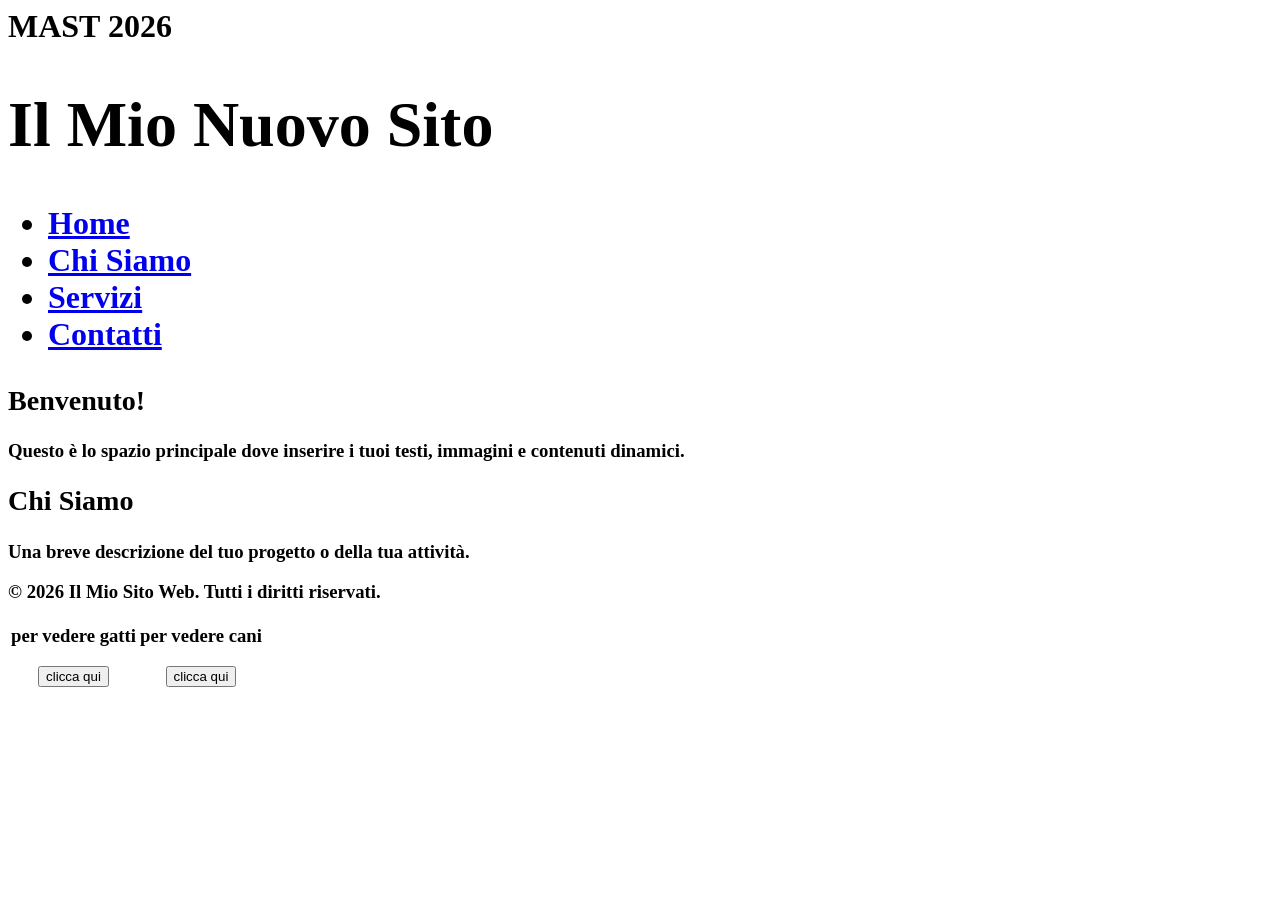
==== CLICCA.html @ dde70304 "Add files via upload" ====
<html>
 <head>
   <title>CLICCA!</title>
   <link rel="stylesheet" href="CLICCA.css">
   <meta charset="UTF-8">
   <meta name="viewport" content="width=device-width, initial-scale=1.0">
 </head>
 <body>
   <h1>MAST 2026</hl>
   
   <header>
        <h1>Il Mio Nuovo Sito</h1>
        <nav>
            <ul>
                <li><a href="#home">Home</a></li>
                <li><a href="#chi-siamo">Chi Siamo</a></li>
                <li><a href="#servizi">Servizi</a></li>
                <li><a href="#contatti">Contatti</a></li>
            </ul>
        </nav>
    </header>
   <h3>
   
   <main>
        <section id="home">
            <h2>Benvenuto!</h2>
            <p>Questo è lo spazio principale dove inserire i tuoi testi, immagini e contenuti dinamici.</p>
        </section>

        <section id="chi-siamo">
            <h2>Chi Siamo</h2>
            <p>Una breve descrizione del tuo progetto o della tua attività.</p>
        </section>
    </main>

    <footer>
        <p>&copy; 2026 Il Mio Sito Web. Tutti i diritti riservati.</p>
    </footer>

   <table>
      <tr>
         <th>
            <h3>per vedere gatti</h3>
            <a href="https://unsplash.com/it/s/foto/splendidi-gatti" > 
               <button class="mytestbtn" >clicca qui</button>
            </a></th>
         <th>
            <h3>per vedere cani</h3>
            <a href="https://unsplash.com/it/s/foto/cane" > 
               <button class="mytestbtn" >clicca qui</button>
            </a></th>
      </tr>
      
      

      
   </table>
   </h3>
   
    

 </body>
</html>
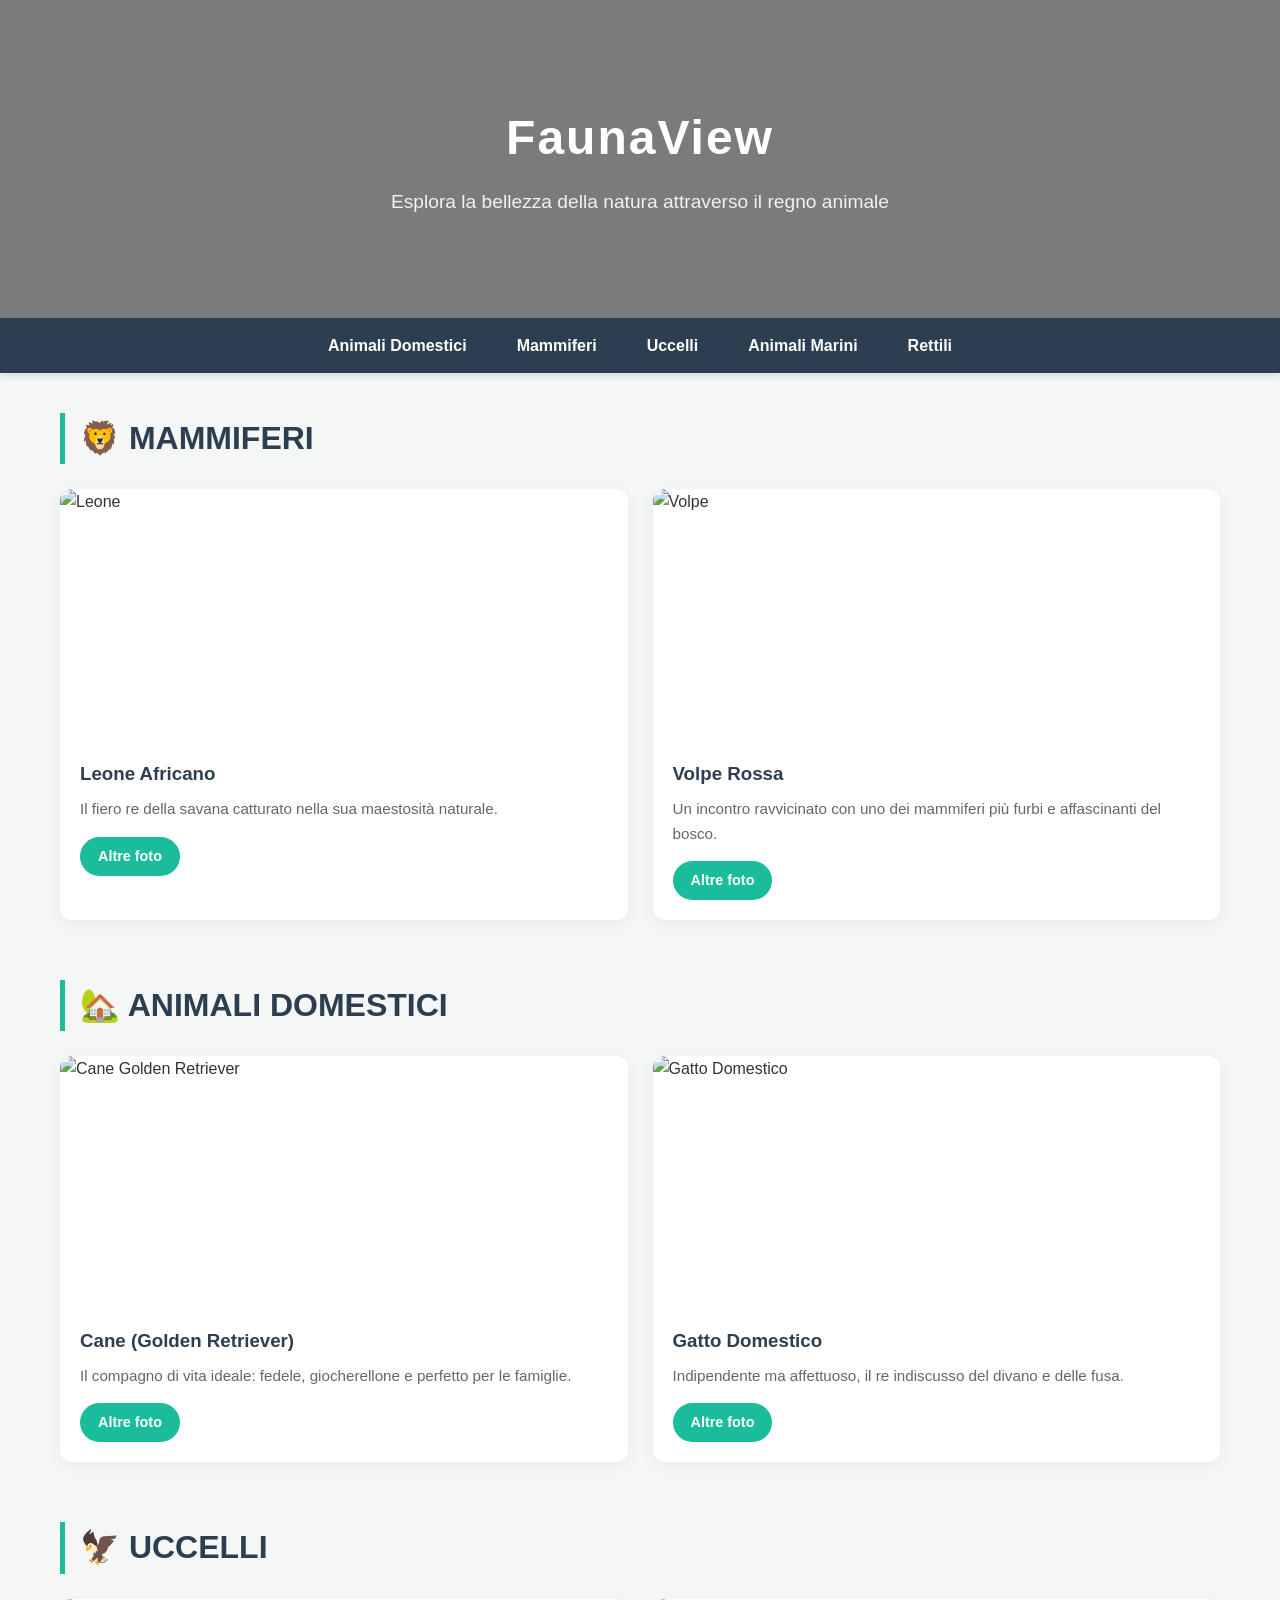
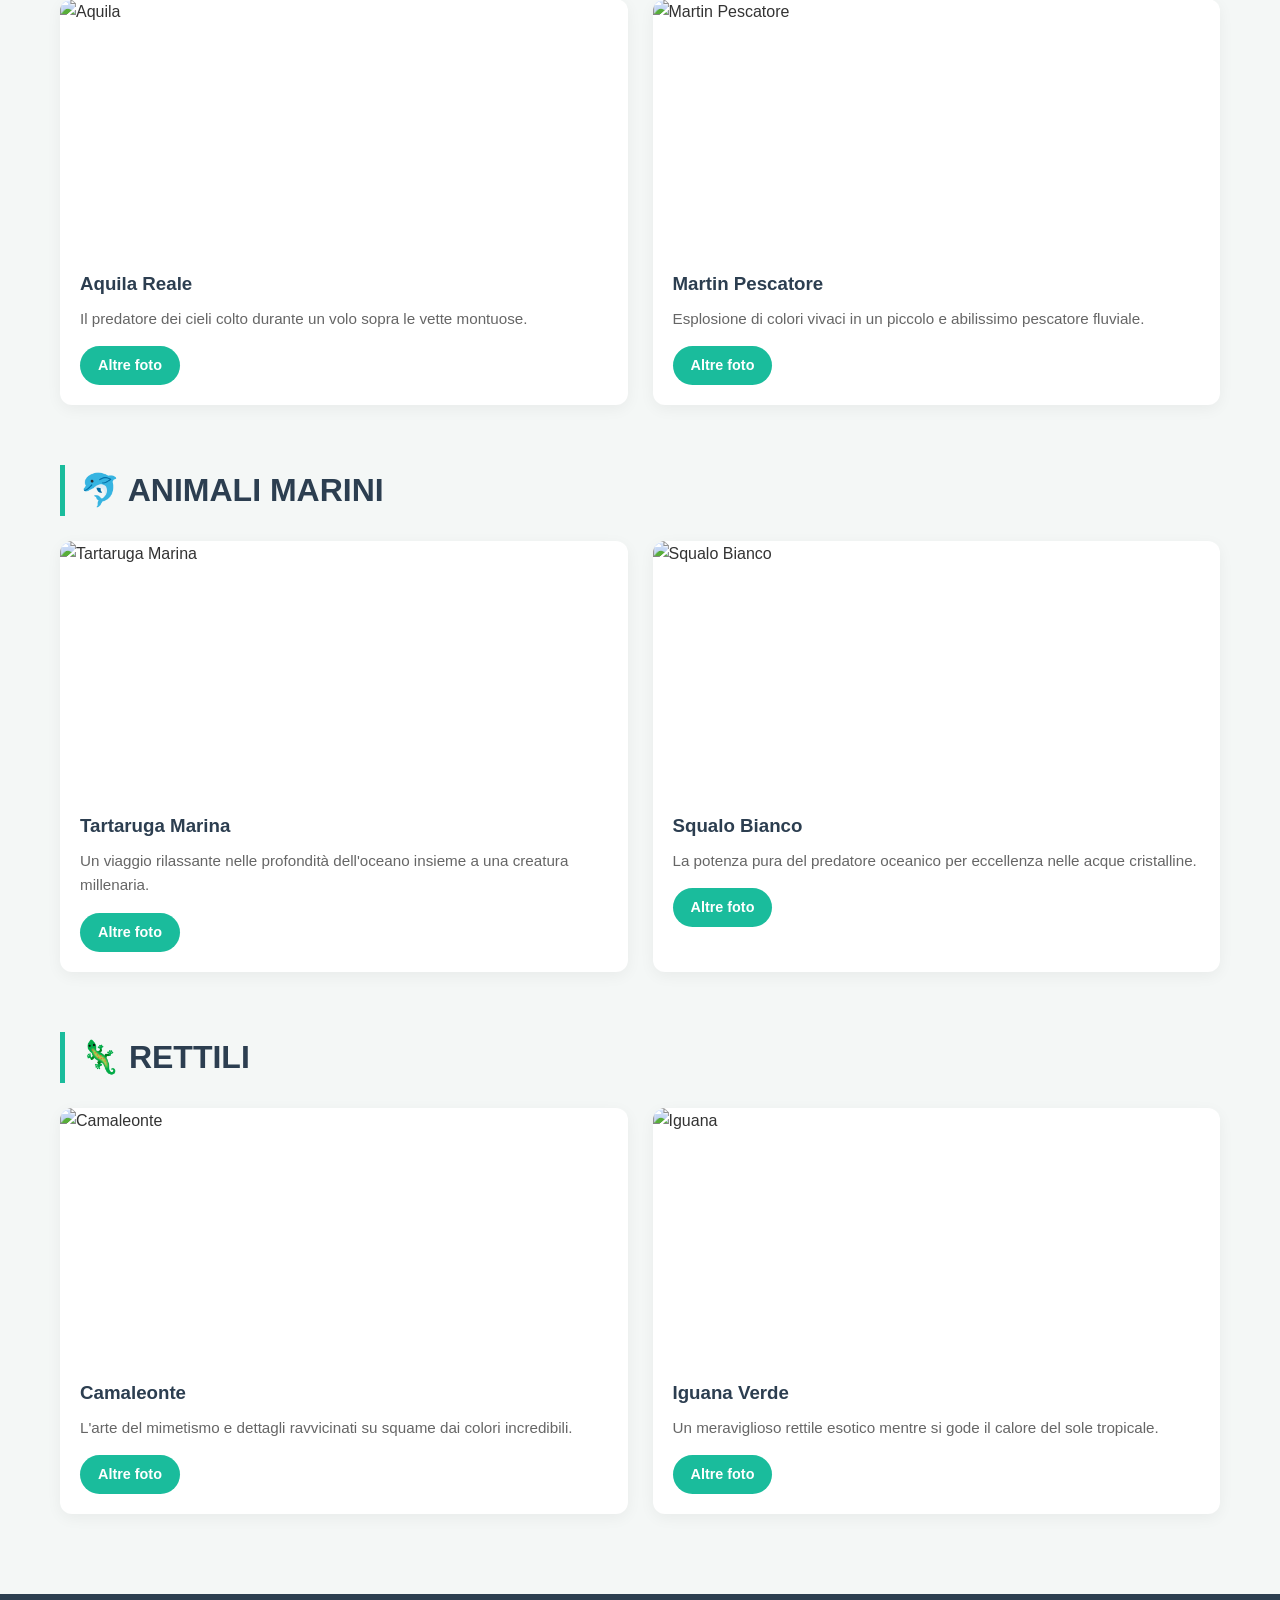
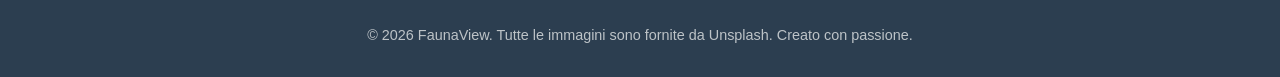
==== commit de611b02: "Add files via upload" ====
--- a/CLICCA.html
+++ b/CLICCA.html
@@ -1,63 +1,322 @@
-<html>
- <head>
-   <title>CLICCA!</title>
-   <link rel="stylesheet" href="CLICCA.css">
-   <meta charset="UTF-8">
-   <meta name="viewport" content="width=device-width, initial-scale=1.0">
- </head>
- <body>
-   <h1>MAST 2026</hl>
-   
-   <header>
-        <h1>Il Mio Nuovo Sito</h1>
-        <nav>
-            <ul>
-                <li><a href="#home">Home</a></li>
-                <li><a href="#chi-siamo">Chi Siamo</a></li>
-                <li><a href="#servizi">Servizi</a></li>
-                <li><a href="#contatti">Contatti</a></li>
-            </ul>
-        </nav>
+
+
+
+
+
+
+
+
+
+
+
+
+
+<!DOCTYPE html>
+<html lang="it">
+<head>
+    <meta charset="UTF-8">
+    <meta name="viewport" content="width=device-width, initial-scale=1.0">
+    <title>FaunaView - Galleria Animali</title>
+    <link rel="icon" href="data:image/svg+xml,<svg xmlns=%22http://www.w3.org/2000/svg%22 viewBox=%220 0 100 100%22><text y=%22.9em%22 font-size=%2290%22>🐾</text></svg>">
+    
+    <style>
+        /* --- STILI GENERALI --- */
+        * {
+            margin: 0;
+            padding: 0;
+            box-sizing: border-box;
+            font-family: 'Segoe UI', Tahoma, Geneva, Verdana, sans-serif;
+        }
+
+        body {
+            background-color: #f4f7f6;
+            color: #333;
+            line-height: 1.6;
+        }
+
+        /* --- Sfondo della Pagina Principale --- */
+        header {
+            background-image: linear-gradient(rgba(0, 0, 0, 0.5), rgba(0, 0, 0, 0.5)), url('https://images.unsplash.com/photo-1546182990-dffeafbe841d?auto=format&fit=crop&w=1920&q=80');
+            background-size: cover;
+            background-position: center;
+            background-attachment: fixed;
+            color: white;
+            text-align: center;
+            padding: 100px 20px;
+        }
+
+        header h1 {
+            font-size: 3rem;
+            margin-bottom: 10px;
+            letter-spacing: 2px;
+        }
+
+        header p {
+            font-size: 1.2rem;
+            opacity: 0.9;
+        }
+
+        /* --- NAVIGAZIONE --- */
+        nav {
+            background-color: #2c3e50;
+            position: sticky;
+            top: 0;
+            z-index: 1000;
+            box-shadow: 0 4px 6px rgba(0,0,0,0.1);
+        }
+
+        nav ul {
+            list-style: none;
+            display: flex;
+            justify-content: center;
+            flex-wrap: wrap;
+        }
+
+        nav ul li a {
+            display: block;
+            color: white;
+            text-decoration: none;
+            padding: 15px 25px;
+            font-weight: 600;
+            transition: background 0.3s, color 0.3s;
+        }
+
+        nav ul li a:hover {
+            background-color: #1abc9c;
+            color: #2c3e50;
+        }
+
+        /* --- CONTENUTO PRINCIPALE --- */
+        main {
+            max-width: 1200px;
+            margin: 40px auto;
+            padding: 0 20px;
+        }
+
+        .category-section {
+            margin-bottom: 60px;
+            scroll-margin-top: 70px; /* Evita che il menu fisso copra il titolo quando clicchi */
+        }
+
+        .category-title {
+            font-size: 2rem;
+            color: #2c3e50;
+            border-left: 5px solid #1abc9c;
+            padding-left: 15px;
+            margin-bottom: 25px;
+            text-transform: uppercase;
+        }
+
+        /* --- GRIGLIA DELLE IMMAGINI --- */
+        .image-grid {
+            display: grid;
+            grid-template-columns: repeat(auto-fit, minmax(300px, 1fr));
+            gap: 25px;
+        }
+
+        .animal-card {
+            background-color: white;
+            border-radius: 12px;
+            overflow: hidden;
+            box-shadow: 0 4px 15px rgba(0,0,0,0.05);
+            transition: transform 0.3s ease, box-shadow 0.3s ease;
+        }
+
+        .animal-card:hover {
+            transform: translateY(-5px);
+            box-shadow: 0 8px 25px rgba(0,0,0,0.15);
+        }
+
+        .animal-card img {
+            width: 100%;
+            height: 250px;
+            object-fit: cover; /* Taglia l'immagine perfettamente senza distorcerla */
+            display: block;
+        }
+
+        .animal-info {
+            padding: 20px;
+        }
+
+        .animal-info h3 {
+            margin-bottom: 8px;
+            color: #2c3e50;
+        }
+
+        .animal-info p {
+            font-size: 0.95rem;
+            color: #666;
+            margin-bottom: 15px;
+        }
+
+        /* Bottone d'azione */
+        .btn-view {
+            display: inline-block;
+            background-color: #1abc9c;
+            color: white;
+            text-decoration: none;
+            padding: 8px 18px;
+            border-radius: 25px;
+            font-size: 0.9rem;
+            font-weight: 600;
+            transition: background 0.2s;
+        }
+
+        .btn-view:hover {
+            background-color: #16a085;
+        }
+
+        /* --- PIÈ DI PAGINA --- */
+        footer {
+            background-color: #2c3e50;
+            color: #bdc3c7;
+            text-align: center;
+            padding: 30px 20px;
+            margin-top: 80px;
+        }
+
+        footer p {
+            font-size: 0.9rem;
+        }
+    </style>
+</head>
+<body>
+
+    <header>
+        <h1>FaunaView</h1>
+        <p>Esplora la bellezza della natura attraverso il regno animale</p>
     </header>
-   <h3>
-   
-   <main>
-        <section id="home">
-            <h2>Benvenuto!</h2>
-            <p>Questo è lo spazio principale dove inserire i tuoi testi, immagini e contenuti dinamici.</p>
-        </section>
-
-        <section id="chi-siamo">
-            <h2>Chi Siamo</h2>
-            <p>Una breve descrizione del tuo progetto o della tua attività.</p>
-        </section>
+
+    <nav>
+        <ul>
+            <li><a href="#domestici">Animali Domestici</a></li> 
+            <li><a href="#mammiferi">Mammiferi</a></li>
+            <li><a href="#uccelli">Uccelli</a></li>
+            <li><a href="#marini">Animali Marini</a></li>
+            <li><a href="#rettili">Rettili</a></li>
+        </ul>
+    </nav>
+
+    <main>
+
+        <section id="mammiferi" class="category-section">
+            <h2 class="category-title">🦁 Mammiferi</h2>
+            <div class="image-grid">
+                <div class="animal-card">
+                    <img src="https://images.unsplash.com/photo-1546182990-dffeafbe841d?auto=format&fit=crop&w=600&q=80" alt="Leone">
+                    <div class="animal-info">
+                        <h3>Leone Africano</h3>
+                        <p>Il fiero re della savana catturato nella sua maestosità naturale.</p>
+                        <a href="https://unsplash.com/it/s/foto/leone" target="_blank" rel="noopener" class="btn-view">Altre foto</a>
+                    </div>
+                </div>
+                <div class="animal-card">
+                    <img src="https://images.unsplash.com/photo-1534447677768-be436bb09401?auto=format&fit=crop&w=600&q=80" alt="Volpe">
+                    <div class="animal-info">
+                        <h3>Volpe Rossa</h3>
+                        <p>Un incontro ravvicinato con uno dei mammiferi più furbi e affascinanti del bosco.</p>
+                        <a href="https://unsplash.com/it/s/foto/volpe" target="_blank" rel="noopener" class="btn-view">Altre foto</a>
+                    </div>
+                </div>
+            </div>
+        </section>
+
+        <section id="domestici" class="category-section">
+            <h2 class="category-title">🏡 Animali Domestici</h2>
+            <div class="image-grid">
+                <div class="animal-card">
+                    <img src="https://images.unsplash.com/photo-1552053831-71594a27632d?auto=format&fit=crop&w=600&q=80" alt="Cane Golden Retriever">
+                    <div class="animal-info">
+                        <h3>Cane (Golden Retriever)</h3>
+                        <p>Il compagno di vita ideale: fedele, giocherellone e perfetto per le famiglie.</p>
+                        <a href="https://unsplash.com/it/s/foto/cane" target="_blank" rel="noopener" class="btn-view">Altre foto</a>
+                    </div>
+                </div>
+                <div class="animal-card">
+                    <img src="https://images.unsplash.com/photo-1514888286974-6c03e2ca1dba?auto=format&fit=crop&w=600&q=80" alt="Gatto Domestico">
+                    <div class="animal-info">
+                        <h3>Gatto Domestico</h3>
+                        <p>Indipendente ma affettuoso, il re indiscusso del divano e delle fusa.</p>
+                        <a href="https://unsplash.com/it/s/foto/gatto" target="_blank" rel="noopener" class="btn-view">Altre foto</a>
+                    </div>
+                </div>
+            </div>
+        </section>
+
+        <section id="uccelli" class="category-section">
+            <h2 class="category-title">🦅 Uccelli</h2>
+            <div class="image-grid">
+                <div class="animal-card">
+                    <img src="https://images.unsplash.com/photo-1618426703555-7a38b1636530?auto=format&fit=crop&w=600&q=80" alt="Aquila">
+                    <div class="animal-info">
+                        <h3>Aquila Reale</h3>
+                        <p>Il predatore dei cieli colto durante un volo sopra le vette montuose.</p>
+                        <a href="https://unsplash.com/it/s/foto/aquila" target="_blank" rel="noopener" class="btn-view">Altre foto</a>
+                    </div>
+                </div>
+                <div class="animal-card">
+                    <img src="https://images.unsplash.com/photo-1522736933068-6750055c74e1?auto=format&fit=crop&w=600&q=80" alt="Martin Pescatore">
+                    <div class="animal-info">
+                        <h3>Martin Pescatore</h3>
+                        <p>Esplosione di colori vivaci in un piccolo e abilissimo pescatore fluviale.</p>
+                        <a href="https://unsplash.com/it/s/foto/martin-pescatore" target="_blank" rel="noopener" class="btn-view">Altre foto</a>
+                    </div>
+                </div>
+            </div>
+        </section>
+
+        <section id="marini" class="category-section">
+            <h2 class="category-title">🐬 Animali Marini</h2>
+            <div class="image-grid">
+                <div class="animal-card">
+                    <img src="https://images.unsplash.com/photo-1570473541596-234180d53b94?auto=format&fit=crop&w=600&q=80" alt="Tartaruga Marina">
+                    <div class="animal-info">
+                        <h3>Tartaruga Marina</h3>
+                        <p>Un viaggio rilassante nelle profondità dell'oceano insieme a una creatura millenaria.</p>
+                        <a href="https://unsplash.com/it/s/foto/tartaruga-marina" target="_blank" rel="noopener" class="btn-view">Altre foto</a>
+                    </div>
+                </div>
+                <div class="animal-card">
+                    <img src="https://images.unsplash.com/photo-1560275669-46c5a88d6a4c?auto=format&fit=crop&w=600&q=80" alt="Squalo Bianco">
+                    <div class="animal-info">
+                        <h3>Squalo Bianco</h3>
+                        <p>La potenza pura del predatore oceanico per eccellenza nelle acque cristalline.</p>
+                        <a href="https://unsplash.com/it/s/foto/squalo" target="_blank" rel="noopener" class="btn-view">Altre foto</a>
+                    </div>
+                </div>
+            </div>
+        </section>
+
+        <section id="rettili" class="category-section">
+            <h2 class="category-title">🦎 Rettili</h2>
+            <div class="image-grid">
+                <div class="animal-card">
+                    <img src="https://images.unsplash.com/photo-1504450758481-7338eba7524a?auto=format&fit=crop&w=600&q=80" alt="Camaleonte">
+                    <div class="animal-info">
+                        <h3>Camaleonte</h3>
+                        <p>L'arte del mimetismo e dettagli ravvicinati su squame dai colori incredibili.</p>
+                        <a href="https://unsplash.com/it/s/foto/camaleonte" target="_blank" rel="noopener" class="btn-view">Altre foto</a>
+                    </div>
+                </div>
+                <div class="animal-card">
+                    <img src="https://images.unsplash.com/photo-1629191117520-df7036be8e4b?auto=format&fit=crop&w=600&q=80" alt="Iguana">
+                    <div class="animal-info">
+                        <h3>Iguana Verde</h3>
+                        <p>Un meraviglioso rettile esotico mentre si gode il calore del sole tropicale.</p>
+                        <a href="https://unsplash.com/it/s/foto/iguana" target="_blank" rel="noopener" class="btn-view">Altre foto</a>
+                    </div>
+                </div>
+            </div>
+        </section>
+
     </main>
 
     <footer>
-        <p>&copy; 2026 Il Mio Sito Web. Tutti i diritti riservati.</p>
+        <p>&copy; 2026 FaunaView. Tutte le immagini sono fornite da Unsplash. Creato con passione.</p>
     </footer>
 
-   <table>
-      <tr>
-         <th>
-            <h3>per vedere gatti</h3>
-            <a href="https://unsplash.com/it/s/foto/splendidi-gatti" > 
-               <button class="mytestbtn" >clicca qui</button>
-            </a></th>
-         <th>
-            <h3>per vedere cani</h3>
-            <a href="https://unsplash.com/it/s/foto/cane" > 
-               <button class="mytestbtn" >clicca qui</button>
-            </a></th>
-      </tr>
-      
-      
-
-      
-   </table>
-   </h3>
-   
-    
-
- </body>
-</html>+</body>
+</html>
+
+
+
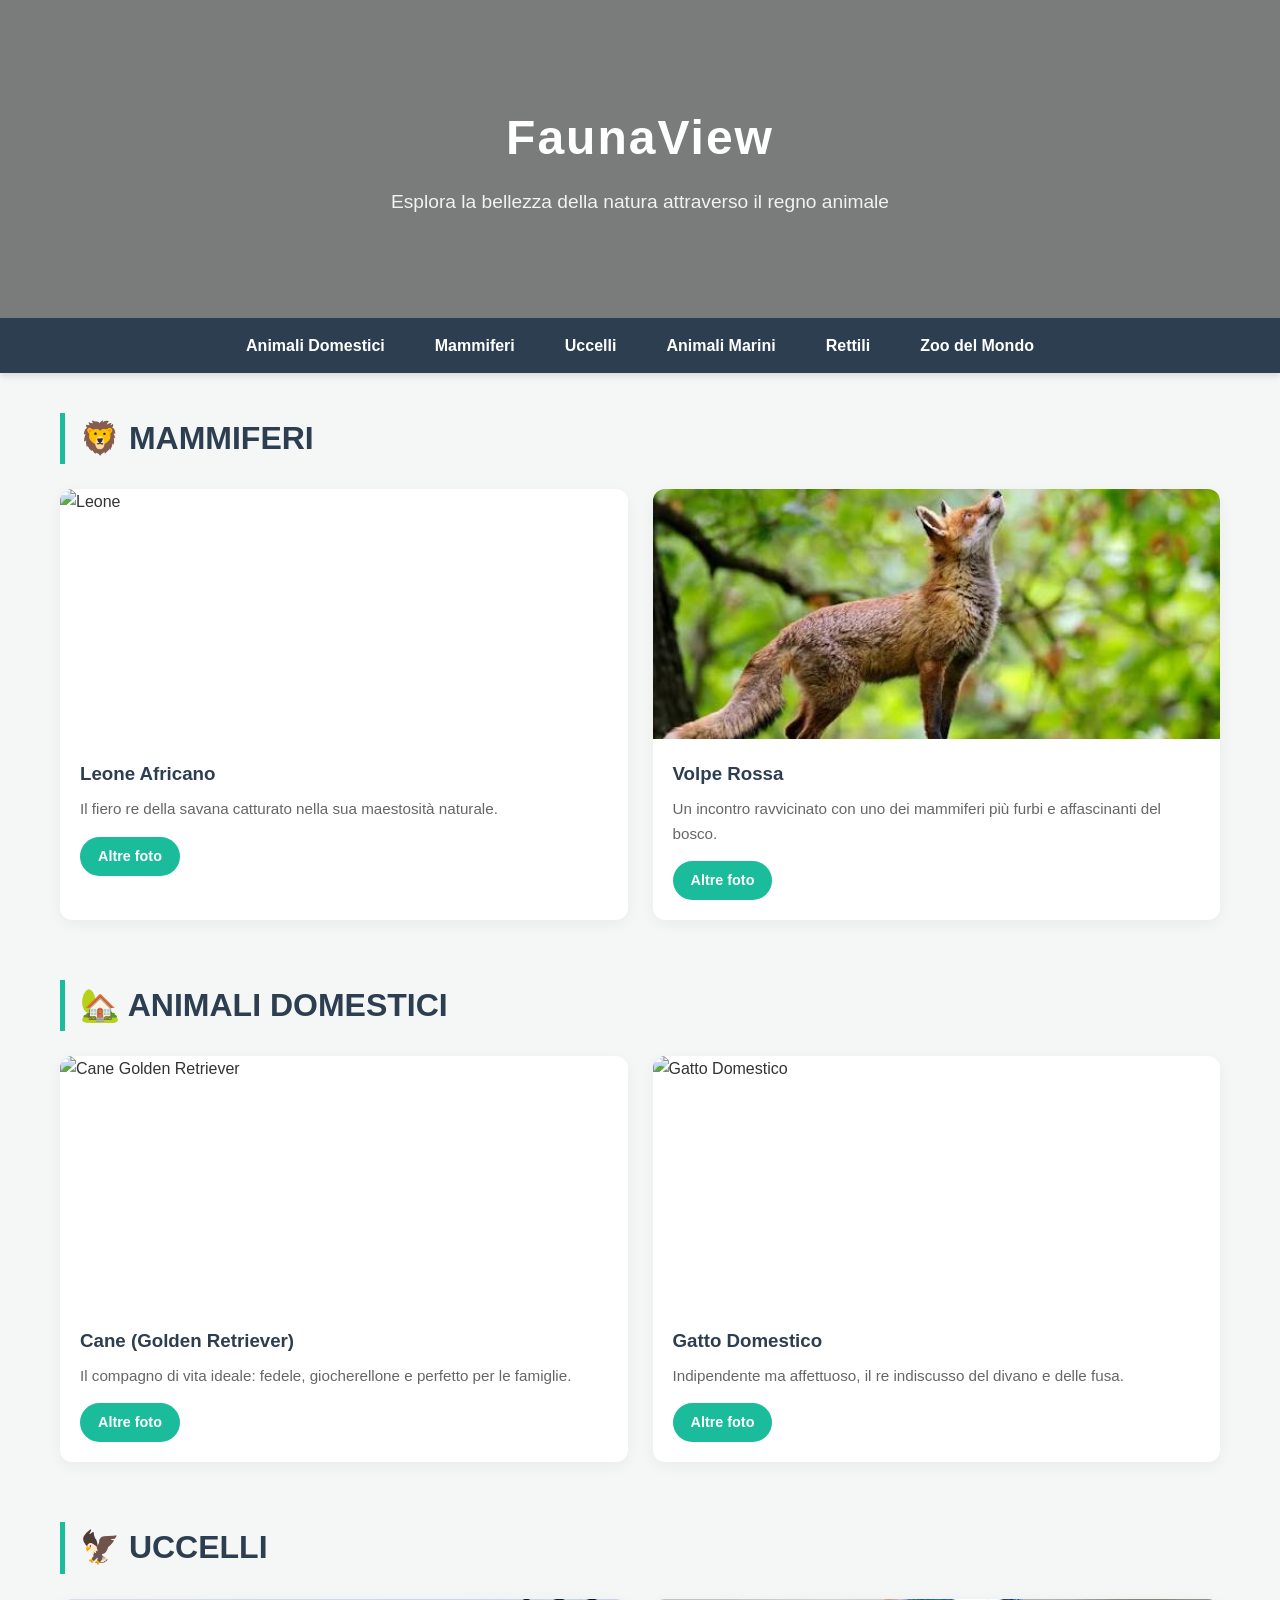
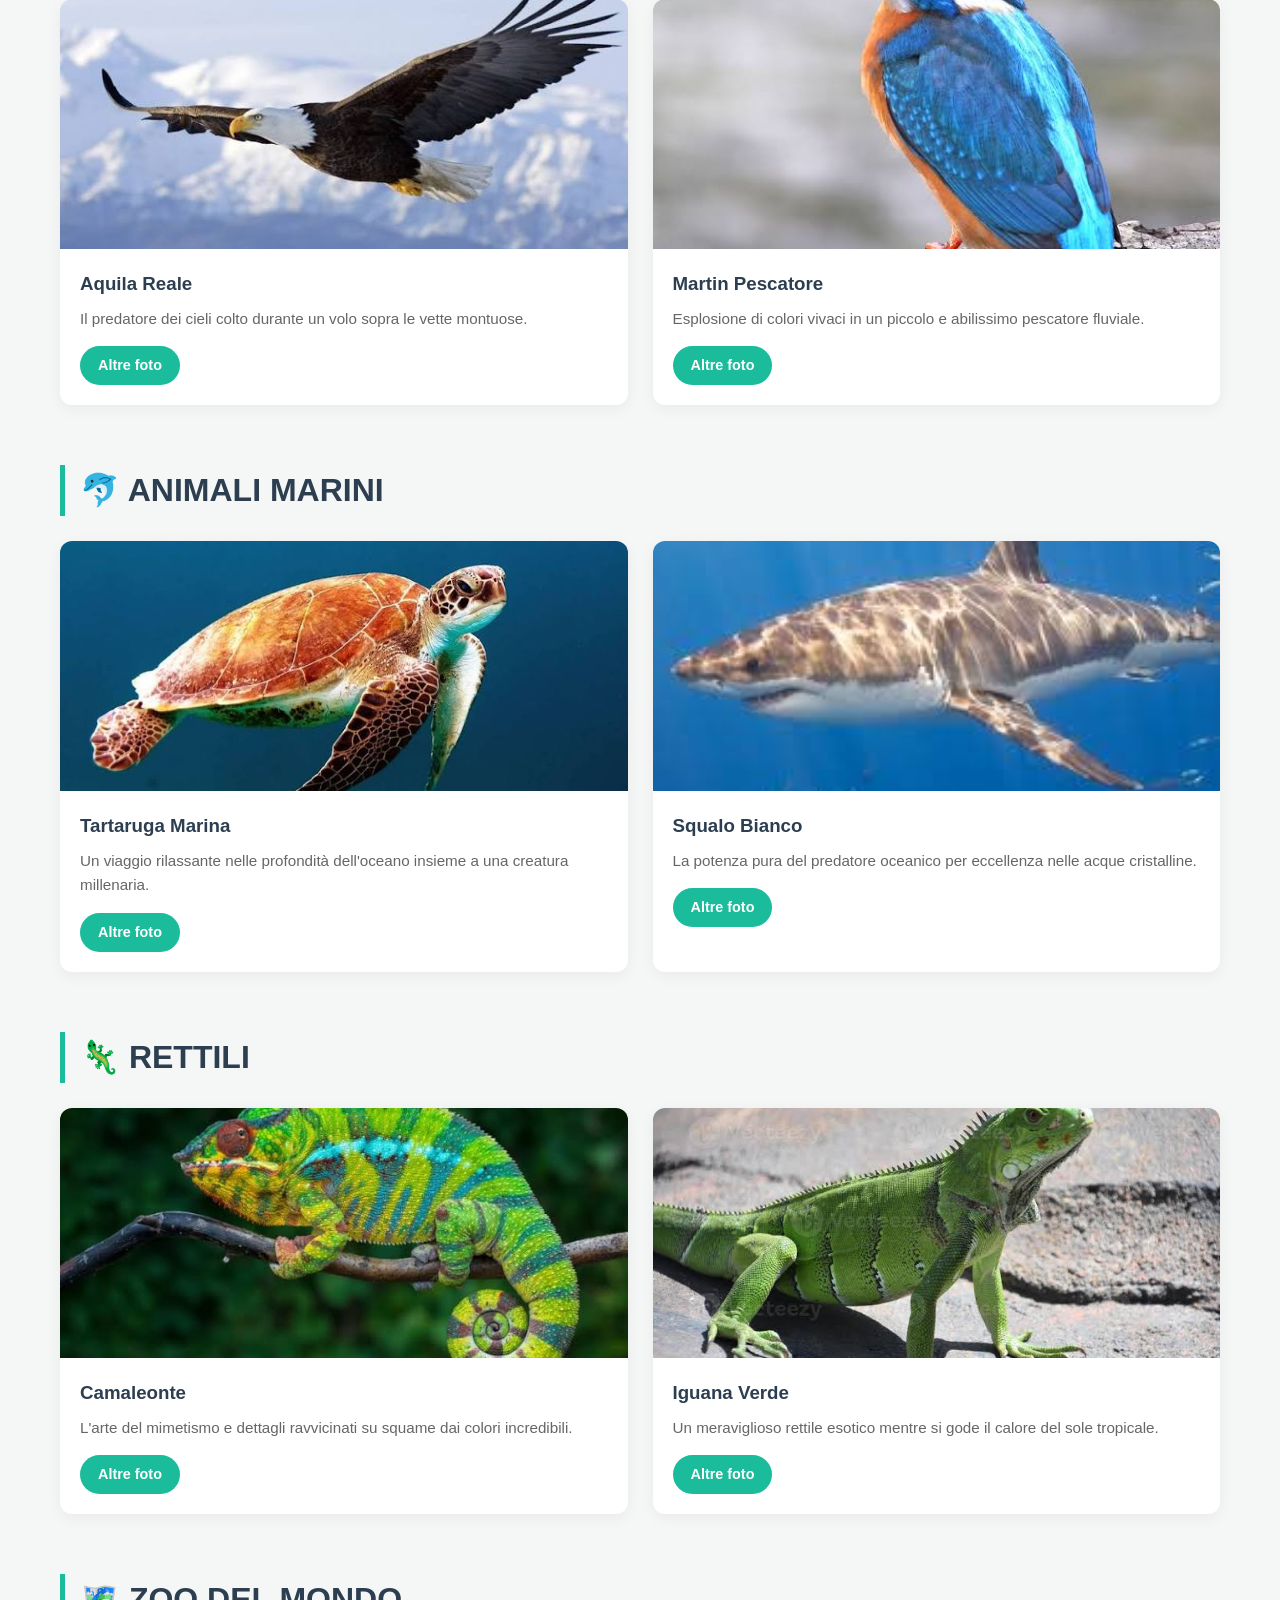
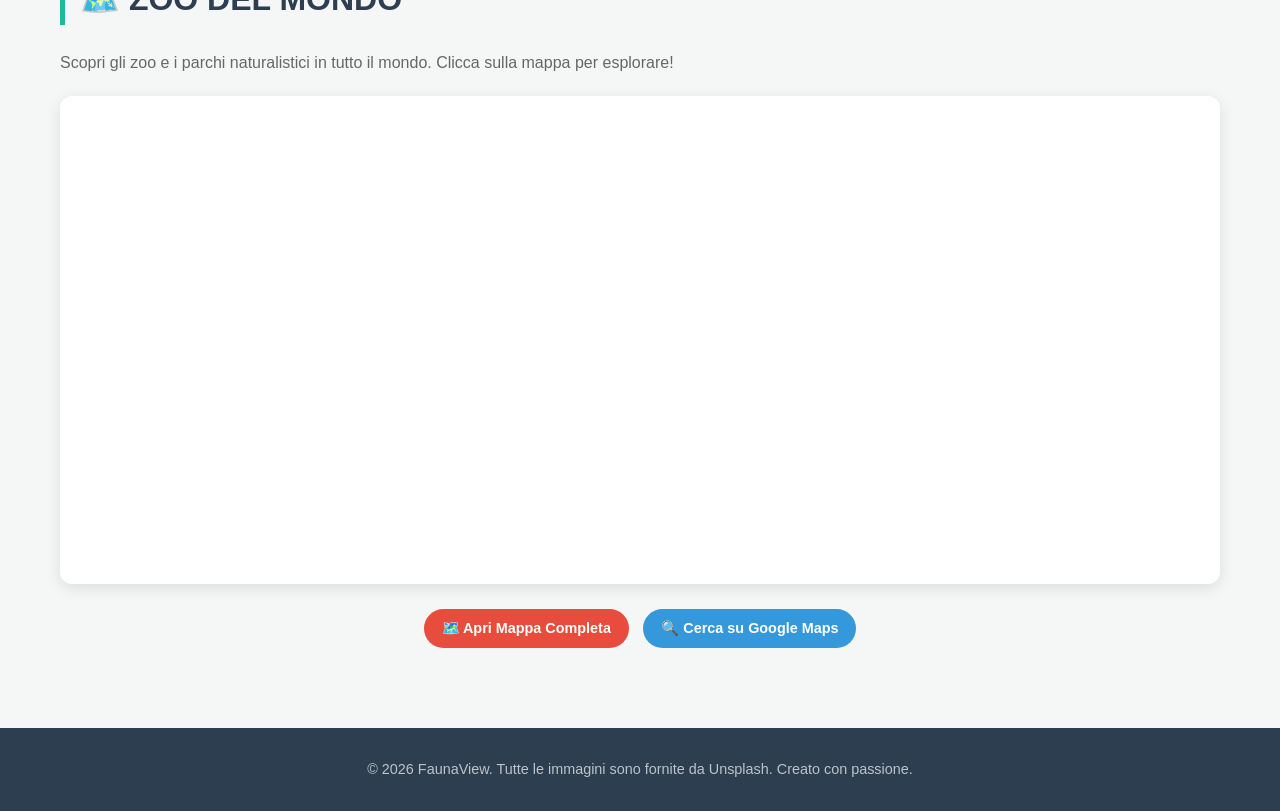
==== commit 36866ea8: "Aggiunto sito MAST 2026 con galleria animali e mappa zoo" ====
--- a/CLICCA.html
+++ b/CLICCA.html
@@ -1,322 +1,354 @@
-
-
-
-
-
-
-
-
-
-
-
-
-
-<!DOCTYPE html>
-<html lang="it">
-<head>
-    <meta charset="UTF-8">
-    <meta name="viewport" content="width=device-width, initial-scale=1.0">
-    <title>FaunaView - Galleria Animali</title>
-    <link rel="icon" href="data:image/svg+xml,<svg xmlns=%22http://www.w3.org/2000/svg%22 viewBox=%220 0 100 100%22><text y=%22.9em%22 font-size=%2290%22>🐾</text></svg>">
-    
-    <style>
-        /* --- STILI GENERALI --- */
-        * {
-            margin: 0;
-            padding: 0;
-            box-sizing: border-box;
-            font-family: 'Segoe UI', Tahoma, Geneva, Verdana, sans-serif;
-        }
-
-        body {
-            background-color: #f4f7f6;
-            color: #333;
-            line-height: 1.6;
-        }
-
-        /* --- Sfondo della Pagina Principale --- */
-        header {
-            background-image: linear-gradient(rgba(0, 0, 0, 0.5), rgba(0, 0, 0, 0.5)), url('https://images.unsplash.com/photo-1546182990-dffeafbe841d?auto=format&fit=crop&w=1920&q=80');
-            background-size: cover;
-            background-position: center;
-            background-attachment: fixed;
-            color: white;
-            text-align: center;
-            padding: 100px 20px;
-        }
-
-        header h1 {
-            font-size: 3rem;
-            margin-bottom: 10px;
-            letter-spacing: 2px;
-        }
-
-        header p {
-            font-size: 1.2rem;
-            opacity: 0.9;
-        }
-
-        /* --- NAVIGAZIONE --- */
-        nav {
-            background-color: #2c3e50;
-            position: sticky;
-            top: 0;
-            z-index: 1000;
-            box-shadow: 0 4px 6px rgba(0,0,0,0.1);
-        }
-
-        nav ul {
-            list-style: none;
-            display: flex;
-            justify-content: center;
-            flex-wrap: wrap;
-        }
-
-        nav ul li a {
-            display: block;
-            color: white;
-            text-decoration: none;
-            padding: 15px 25px;
-            font-weight: 600;
-            transition: background 0.3s, color 0.3s;
-        }
-
-        nav ul li a:hover {
-            background-color: #1abc9c;
-            color: #2c3e50;
-        }
-
-        /* --- CONTENUTO PRINCIPALE --- */
-        main {
-            max-width: 1200px;
-            margin: 40px auto;
-            padding: 0 20px;
-        }
-
-        .category-section {
-            margin-bottom: 60px;
-            scroll-margin-top: 70px; /* Evita che il menu fisso copra il titolo quando clicchi */
-        }
-
-        .category-title {
-            font-size: 2rem;
-            color: #2c3e50;
-            border-left: 5px solid #1abc9c;
-            padding-left: 15px;
-            margin-bottom: 25px;
-            text-transform: uppercase;
-        }
-
-        /* --- GRIGLIA DELLE IMMAGINI --- */
-        .image-grid {
-            display: grid;
-            grid-template-columns: repeat(auto-fit, minmax(300px, 1fr));
-            gap: 25px;
-        }
-
-        .animal-card {
-            background-color: white;
-            border-radius: 12px;
-            overflow: hidden;
-            box-shadow: 0 4px 15px rgba(0,0,0,0.05);
-            transition: transform 0.3s ease, box-shadow 0.3s ease;
-        }
-
-        .animal-card:hover {
-            transform: translateY(-5px);
-            box-shadow: 0 8px 25px rgba(0,0,0,0.15);
-        }
-
-        .animal-card img {
-            width: 100%;
-            height: 250px;
-            object-fit: cover; /* Taglia l'immagine perfettamente senza distorcerla */
-            display: block;
-        }
-
-        .animal-info {
-            padding: 20px;
-        }
-
-        .animal-info h3 {
-            margin-bottom: 8px;
-            color: #2c3e50;
-        }
-
-        .animal-info p {
-            font-size: 0.95rem;
-            color: #666;
-            margin-bottom: 15px;
-        }
-
-        /* Bottone d'azione */
-        .btn-view {
-            display: inline-block;
-            background-color: #1abc9c;
-            color: white;
-            text-decoration: none;
-            padding: 8px 18px;
-            border-radius: 25px;
-            font-size: 0.9rem;
-            font-weight: 600;
-            transition: background 0.2s;
-        }
-
-        .btn-view:hover {
-            background-color: #16a085;
-        }
-
-        /* --- PIÈ DI PAGINA --- */
-        footer {
-            background-color: #2c3e50;
-            color: #bdc3c7;
-            text-align: center;
-            padding: 30px 20px;
-            margin-top: 80px;
-        }
-
-        footer p {
-            font-size: 0.9rem;
-        }
-    </style>
-</head>
-<body>
-
-    <header>
-        <h1>FaunaView</h1>
-        <p>Esplora la bellezza della natura attraverso il regno animale</p>
-    </header>
-
-    <nav>
-        <ul>
-            <li><a href="#domestici">Animali Domestici</a></li> 
-            <li><a href="#mammiferi">Mammiferi</a></li>
-            <li><a href="#uccelli">Uccelli</a></li>
-            <li><a href="#marini">Animali Marini</a></li>
-            <li><a href="#rettili">Rettili</a></li>
-        </ul>
-    </nav>
-
-    <main>
-
-        <section id="mammiferi" class="category-section">
-            <h2 class="category-title">🦁 Mammiferi</h2>
-            <div class="image-grid">
-                <div class="animal-card">
-                    <img src="https://images.unsplash.com/photo-1546182990-dffeafbe841d?auto=format&fit=crop&w=600&q=80" alt="Leone">
-                    <div class="animal-info">
-                        <h3>Leone Africano</h3>
-                        <p>Il fiero re della savana catturato nella sua maestosità naturale.</p>
-                        <a href="https://unsplash.com/it/s/foto/leone" target="_blank" rel="noopener" class="btn-view">Altre foto</a>
-                    </div>
-                </div>
-                <div class="animal-card">
-                    <img src="https://images.unsplash.com/photo-1534447677768-be436bb09401?auto=format&fit=crop&w=600&q=80" alt="Volpe">
-                    <div class="animal-info">
-                        <h3>Volpe Rossa</h3>
-                        <p>Un incontro ravvicinato con uno dei mammiferi più furbi e affascinanti del bosco.</p>
-                        <a href="https://unsplash.com/it/s/foto/volpe" target="_blank" rel="noopener" class="btn-view">Altre foto</a>
-                    </div>
-                </div>
-            </div>
-        </section>
-
-        <section id="domestici" class="category-section">
-            <h2 class="category-title">🏡 Animali Domestici</h2>
-            <div class="image-grid">
-                <div class="animal-card">
-                    <img src="https://images.unsplash.com/photo-1552053831-71594a27632d?auto=format&fit=crop&w=600&q=80" alt="Cane Golden Retriever">
-                    <div class="animal-info">
-                        <h3>Cane (Golden Retriever)</h3>
-                        <p>Il compagno di vita ideale: fedele, giocherellone e perfetto per le famiglie.</p>
-                        <a href="https://unsplash.com/it/s/foto/cane" target="_blank" rel="noopener" class="btn-view">Altre foto</a>
-                    </div>
-                </div>
-                <div class="animal-card">
-                    <img src="https://images.unsplash.com/photo-1514888286974-6c03e2ca1dba?auto=format&fit=crop&w=600&q=80" alt="Gatto Domestico">
-                    <div class="animal-info">
-                        <h3>Gatto Domestico</h3>
-                        <p>Indipendente ma affettuoso, il re indiscusso del divano e delle fusa.</p>
-                        <a href="https://unsplash.com/it/s/foto/gatto" target="_blank" rel="noopener" class="btn-view">Altre foto</a>
-                    </div>
-                </div>
-            </div>
-        </section>
-
-        <section id="uccelli" class="category-section">
-            <h2 class="category-title">🦅 Uccelli</h2>
-            <div class="image-grid">
-                <div class="animal-card">
-                    <img src="https://images.unsplash.com/photo-1618426703555-7a38b1636530?auto=format&fit=crop&w=600&q=80" alt="Aquila">
-                    <div class="animal-info">
-                        <h3>Aquila Reale</h3>
-                        <p>Il predatore dei cieli colto durante un volo sopra le vette montuose.</p>
-                        <a href="https://unsplash.com/it/s/foto/aquila" target="_blank" rel="noopener" class="btn-view">Altre foto</a>
-                    </div>
-                </div>
-                <div class="animal-card">
-                    <img src="https://images.unsplash.com/photo-1522736933068-6750055c74e1?auto=format&fit=crop&w=600&q=80" alt="Martin Pescatore">
-                    <div class="animal-info">
-                        <h3>Martin Pescatore</h3>
-                        <p>Esplosione di colori vivaci in un piccolo e abilissimo pescatore fluviale.</p>
-                        <a href="https://unsplash.com/it/s/foto/martin-pescatore" target="_blank" rel="noopener" class="btn-view">Altre foto</a>
-                    </div>
-                </div>
-            </div>
-        </section>
-
-        <section id="marini" class="category-section">
-            <h2 class="category-title">🐬 Animali Marini</h2>
-            <div class="image-grid">
-                <div class="animal-card">
-                    <img src="https://images.unsplash.com/photo-1570473541596-234180d53b94?auto=format&fit=crop&w=600&q=80" alt="Tartaruga Marina">
-                    <div class="animal-info">
-                        <h3>Tartaruga Marina</h3>
-                        <p>Un viaggio rilassante nelle profondità dell'oceano insieme a una creatura millenaria.</p>
-                        <a href="https://unsplash.com/it/s/foto/tartaruga-marina" target="_blank" rel="noopener" class="btn-view">Altre foto</a>
-                    </div>
-                </div>
-                <div class="animal-card">
-                    <img src="https://images.unsplash.com/photo-1560275669-46c5a88d6a4c?auto=format&fit=crop&w=600&q=80" alt="Squalo Bianco">
-                    <div class="animal-info">
-                        <h3>Squalo Bianco</h3>
-                        <p>La potenza pura del predatore oceanico per eccellenza nelle acque cristalline.</p>
-                        <a href="https://unsplash.com/it/s/foto/squalo" target="_blank" rel="noopener" class="btn-view">Altre foto</a>
-                    </div>
-                </div>
-            </div>
-        </section>
-
-        <section id="rettili" class="category-section">
-            <h2 class="category-title">🦎 Rettili</h2>
-            <div class="image-grid">
-                <div class="animal-card">
-                    <img src="https://images.unsplash.com/photo-1504450758481-7338eba7524a?auto=format&fit=crop&w=600&q=80" alt="Camaleonte">
-                    <div class="animal-info">
-                        <h3>Camaleonte</h3>
-                        <p>L'arte del mimetismo e dettagli ravvicinati su squame dai colori incredibili.</p>
-                        <a href="https://unsplash.com/it/s/foto/camaleonte" target="_blank" rel="noopener" class="btn-view">Altre foto</a>
-                    </div>
-                </div>
-                <div class="animal-card">
-                    <img src="https://images.unsplash.com/photo-1629191117520-df7036be8e4b?auto=format&fit=crop&w=600&q=80" alt="Iguana">
-                    <div class="animal-info">
-                        <h3>Iguana Verde</h3>
-                        <p>Un meraviglioso rettile esotico mentre si gode il calore del sole tropicale.</p>
-                        <a href="https://unsplash.com/it/s/foto/iguana" target="_blank" rel="noopener" class="btn-view">Altre foto</a>
-                    </div>
-                </div>
-            </div>
-        </section>
-
-    </main>
-
-    <footer>
-        <p>&copy; 2026 FaunaView. Tutte le immagini sono fornite da Unsplash. Creato con passione.</p>
-    </footer>
-
-</body>
-</html>
-
-
-
+
+
+
+
+
+
+
+
+
+
+
+
+
+<!DOCTYPE html>
+<html lang="it">
+<head>
+    <meta charset="UTF-8">
+    <meta name="viewport" content="width=device-width, initial-scale=1.0">
+    <title>FaunaView - Galleria Animali</title>
+    <link rel="icon" href="data:image/svg+xml,<svg xmlns=%22http://www.w3.org/2000/svg%22 viewBox=%220 0 100 100%22><text y=%22.9em%22 font-size=%2290%22>🐾</text></svg>">
+    
+    <style>
+        /* --- STILI GENERALI --- */
+        * {
+            margin: 0;
+            padding: 0;
+            box-sizing: border-box;
+            font-family: 'Segoe UI', Tahoma, Geneva, Verdana, sans-serif;
+        }
+
+        body {
+            background-color: #f4f7f6;
+            color: #333;
+            line-height: 1.6;
+        }
+
+        /* --- Sfondo della Pagina Principale --- */
+        header {
+            background-image: linear-gradient(rgba(0, 0, 0, 0.5), rgba(0, 0, 0, 0.5)), url('https://images.unsplash.com/photo-1546182990-dffeafbe841d?auto=format&fit=crop&w=1920&q=80');
+            background-size: cover;
+            background-position: center;
+            background-attachment: fixed;
+            color: white;
+            text-align: center;
+            padding: 100px 20px;
+        }
+
+        header h1 {
+            font-size: 3rem;
+            margin-bottom: 10px;
+            letter-spacing: 2px;
+        }
+
+        header p {
+            font-size: 1.2rem;
+            opacity: 0.9;
+        }
+
+        /* --- NAVIGAZIONE --- */
+        nav {
+            background-color: #2c3e50;
+            position: sticky;
+            top: 0;
+            z-index: 1000;
+            box-shadow: 0 4px 6px rgba(0,0,0,0.1);
+        }
+
+        nav ul {
+            list-style: none;
+            display: flex;
+            justify-content: center;
+            flex-wrap: wrap;
+        }
+
+        nav ul li a {
+            display: block;
+            color: white;
+            text-decoration: none;
+            padding: 15px 25px;
+            font-weight: 600;
+            transition: background 0.3s, color 0.3s;
+        }
+
+        nav ul li a:hover {
+            background-color: #1abc9c;
+            color: #2c3e50;
+        }
+
+        /* --- CONTENUTO PRINCIPALE --- */
+        main {
+            max-width: 1200px;
+            margin: 40px auto;
+            padding: 0 20px;
+        }
+
+        .category-section {
+            margin-bottom: 60px;
+            scroll-margin-top: 70px; /* Evita che il menu fisso copra il titolo quando clicchi */
+        }
+
+        .category-title {
+            font-size: 2rem;
+            color: #2c3e50;
+            border-left: 5px solid #1abc9c;
+            padding-left: 15px;
+            margin-bottom: 25px;
+            text-transform: uppercase;
+        }
+
+        /* --- GRIGLIA DELLE IMMAGINI --- */
+        .image-grid {
+            display: grid;
+            grid-template-columns: repeat(auto-fit, minmax(300px, 1fr));
+            gap: 25px;
+        }
+
+        .animal-card {
+            background-color: white;
+            border-radius: 12px;
+            overflow: hidden;
+            box-shadow: 0 4px 15px rgba(0,0,0,0.05);
+            transition: transform 0.3s ease, box-shadow 0.3s ease;
+        }
+
+        .animal-card:hover {
+            transform: translateY(-5px);
+            box-shadow: 0 8px 25px rgba(0,0,0,0.15);
+        }
+
+        .animal-card img {
+            width: 100%;
+            height: 250px;
+            object-fit: cover; /* Taglia l'immagine perfettamente senza distorcerla */
+            display: block;
+        }
+
+        .animal-info {
+            padding: 20px;
+        }
+
+        .animal-info h3 {
+            margin-bottom: 8px;
+            color: #2c3e50;
+        }
+
+        .animal-info p {
+            font-size: 0.95rem;
+            color: #666;
+            margin-bottom: 15px;
+        }
+
+        /* Bottone d'azione */
+        .btn-view {
+            display: inline-block;
+            background-color: #1abc9c;
+            color: white;
+            text-decoration: none;
+            padding: 8px 18px;
+            border-radius: 25px;
+            font-size: 0.9rem;
+            font-weight: 600;
+            transition: background 0.2s;
+        }
+
+        .btn-view:hover {
+            background-color: #16a085;
+        }
+
+        /* --- PIÈ DI PAGINA --- */
+        footer {
+            background-color: #2c3e50;
+            color: #bdc3c7;
+            text-align: center;
+            padding: 30px 20px;
+            margin-top: 80px;
+        }
+
+        footer p {
+            font-size: 0.9rem;
+        }
+
+        .map-container {
+            background-color: white;
+            border-radius: 12px;
+            overflow: hidden;
+            box-shadow: 0 4px 15px rgba(0,0,0,0.05);
+        }
+    </style>
+</head>
+<body>
+
+    <header>
+        <h1>FaunaView</h1>
+        <p>Esplora la bellezza della natura attraverso il regno animale</p>
+    </header>
+
+    <nav>
+        <ul>
+            <li><a href="#domestici">Animali Domestici</a></li> 
+            <li><a href="#mammiferi">Mammiferi</a></li>
+            <li><a href="#uccelli">Uccelli</a></li>
+            <li><a href="#marini">Animali Marini</a></li>
+            <li><a href="#rettili">Rettili</a></li>
+            <li><a href="#zoo">Zoo del Mondo</a></li>
+        </ul>
+    </nav>
+
+    <main>
+
+        <section id="mammiferi" class="category-section">
+            <h2 class="category-title">🦁 Mammiferi</h2>
+            <div class="image-grid">
+                <div class="animal-card">
+                    <img src="https://images.unsplash.com/photo-1546182990-dffeafbe841d?auto=format&fit=crop&w=600&q=80" alt="Leone">
+                    <div class="animal-info">
+                        <h3>Leone Africano</h3>
+                        <p>Il fiero re della savana catturato nella sua maestosità naturale.</p>
+                        <a href="https://unsplash.com/it/s/foto/leone" target="_blank" rel="noopener" class="btn-view">Altre foto</a>
+                    </div>
+                </div>
+                <div class="animal-card">
+                    <img src="volpe2.jpg" alt="Volpe">
+                    <div class="animal-info">
+                        <h3>Volpe Rossa</h3>
+                        <p>Un incontro ravvicinato con uno dei mammiferi più furbi e affascinanti del bosco.</p>
+                        <a href="https://unsplash.com/it/s/foto/volpe" target="_blank" rel="noopener" class="btn-view">Altre foto</a>
+                    </div>
+                </div>
+            </div>
+        </section>
+
+        <section id="domestici" class="category-section">
+            <h2 class="category-title">🏡 Animali Domestici</h2>
+            <div class="image-grid">
+                <div class="animal-card">
+                    <img src="https://images.unsplash.com/photo-1552053831-71594a27632d?auto=format&fit=crop&w=600&q=80" alt="Cane Golden Retriever">
+                    <div class="animal-info">
+                        <h3>Cane (Golden Retriever)</h3>
+                        <p>Il compagno di vita ideale: fedele, giocherellone e perfetto per le famiglie.</p>
+                        <a href="https://unsplash.com/it/s/foto/cane" target="_blank" rel="noopener" class="btn-view">Altre foto</a>
+                    </div>
+                </div>
+                <div class="animal-card">
+                    <img src="https://images.unsplash.com/photo-1514888286974-6c03e2ca1dba?auto=format&fit=crop&w=600&q=80" alt="Gatto Domestico">
+                    <div class="animal-info">
+                        <h3>Gatto Domestico</h3>
+                        <p>Indipendente ma affettuoso, il re indiscusso del divano e delle fusa.</p>
+                        <a href="https://unsplash.com/it/s/foto/gatto" target="_blank" rel="noopener" class="btn-view">Altre foto</a>
+                    </div>
+                </div>
+            </div>
+        </section>
+
+        <section id="uccelli" class="category-section">
+            <h2 class="category-title">🦅 Uccelli</h2>
+            <div class="image-grid">
+                <div class="animal-card">
+                    <img src="aquila.jpg" alt="Aquila">
+                    <div class="animal-info">
+                        <h3>Aquila Reale</h3>
+                        <p>Il predatore dei cieli colto durante un volo sopra le vette montuose.</p>
+                        <a href="https://unsplash.com/it/s/foto/aquila" target="_blank" rel="noopener" class="btn-view">Altre foto</a>
+                    </div>
+                </div>
+                <div class="animal-card">
+                    <img src="Martin Pescatore.jpg" alt="Martin Pescatore">
+                    <div class="animal-info">
+                        <h3>Martin Pescatore</h3>
+                        <p>Esplosione di colori vivaci in un piccolo e abilissimo pescatore fluviale.</p>
+                        <a href="https://unsplash.com/it/s/foto/martin-pescatore" target="_blank" rel="noopener" class="btn-view">Altre foto</a>
+                    </div>
+                </div>
+            </div>
+        </section>
+
+        <section id="marini" class="category-section">
+            <h2 class="category-title">🐬 Animali Marini</h2>
+            <div class="image-grid">
+                <div class="animal-card">
+                    <img src="Tartaruga Marina.jpg" alt="Tartaruga Marina">
+                    <div class="animal-info">
+                        <h3>Tartaruga Marina</h3>
+                        <p>Un viaggio rilassante nelle profondità dell'oceano insieme a una creatura millenaria.</p>
+                        <a href="https://unsplash.com/it/s/foto/tartaruga-marina" target="_blank" rel="noopener" class="btn-view">Altre foto</a>
+                    </div>
+                </div>
+                <div class="animal-card">
+                    <img src="Squalo Bianco.jpg" alt="Squalo Bianco">
+                    <div class="animal-info">
+                        <h3>Squalo Bianco</h3>
+                        <p>La potenza pura del predatore oceanico per eccellenza nelle acque cristalline.</p>
+                        <a href="https://unsplash.com/it/s/foto/squalo" target="_blank" rel="noopener" class="btn-view">Altre foto</a>
+                    </div>
+                </div>
+            </div>
+        </section>
+
+        <section id="rettili" class="category-section">
+            <h2 class="category-title">🦎 Rettili</h2>
+            <div class="image-grid">
+                <div class="animal-card">
+                    <img src="Camaleonte.jpg" alt="Camaleonte">
+                    <div class="animal-info">
+                        <h3>Camaleonte</h3>
+                        <p>L'arte del mimetismo e dettagli ravvicinati su squame dai colori incredibili.</p>
+                        <a href="https://unsplash.com/it/s/foto/camaleonte" target="_blank" rel="noopener" class="btn-view">Altre foto</a>
+                    </div>
+                </div>
+                <div class="animal-card">
+                    <img src="Iguana Verde.jpg" alt="Iguana">
+                    <div class="animal-info">
+                        <h3>Iguana Verde</h3>
+                        <p>Un meraviglioso rettile esotico mentre si gode il calore del sole tropicale.</p>
+                        <a href="https://unsplash.com/it/s/foto/iguana" target="_blank" rel="noopener" class="btn-view">Altre foto</a>
+                    </div>
+                </div>
+            </div>
+        </section>
+
+        <section id="zoo" class="category-section">
+            <h2 class="category-title">🗺️ Zoo del Mondo</h2>
+            <p style="margin-bottom: 20px; color: #666;">Scopri gli zoo e i parchi naturalistici in tutto il mondo. Clicca sulla mappa per esplorare!</p>
+            <div class="map-container" style="border-radius: 12px; overflow: hidden; box-shadow: 0 4px 15px rgba(0,0,0,0.1);">
+                <iframe 
+                    src="https://www.google.com/maps/embed?pb=!1m16!1m12!1m3!1d31771885.03874294!2d-15.56385978940867!3d35.68890465121094!2m3!1f0!2f0!3f0!3m2!1i1024!2i768!4f13.1!2m1!1szoos!5e0!3m2!1sit!2sit!4v1704537600000!5m2!1sit!2sit" 
+                    width="100%" 
+                    height="480" 
+                    style="border:0;" 
+                    allowfullscreen="" 
+                    loading="lazy" 
+                    referrerpolicy="no-referrer-when-downgrade">
+                </iframe>
+            </div>
+            <div style="margin-top: 25px; text-align: center;">
+                <a href="zoo-mappa.html" class="btn-view" style="background-color: #e74c3c;">
+                    🗺️ Apri Mappa Completa
+                </a>
+                <a href="https://www.google.com/maps/search/zoos+in+the+world/" target="_blank" rel="noopener" class="btn-view" style="background-color: #3498db; margin-left: 10px;">
+                    🔍 Cerca su Google Maps
+                </a>
+            </div>
+        </section>
+
+    </main>
+
+    <footer>
+        <p>&copy; 2026 FaunaView. Tutte le immagini sono fornite da Unsplash. Creato con passione.</p>
+    </footer>
+
+</body>
+</html>
+
+
+
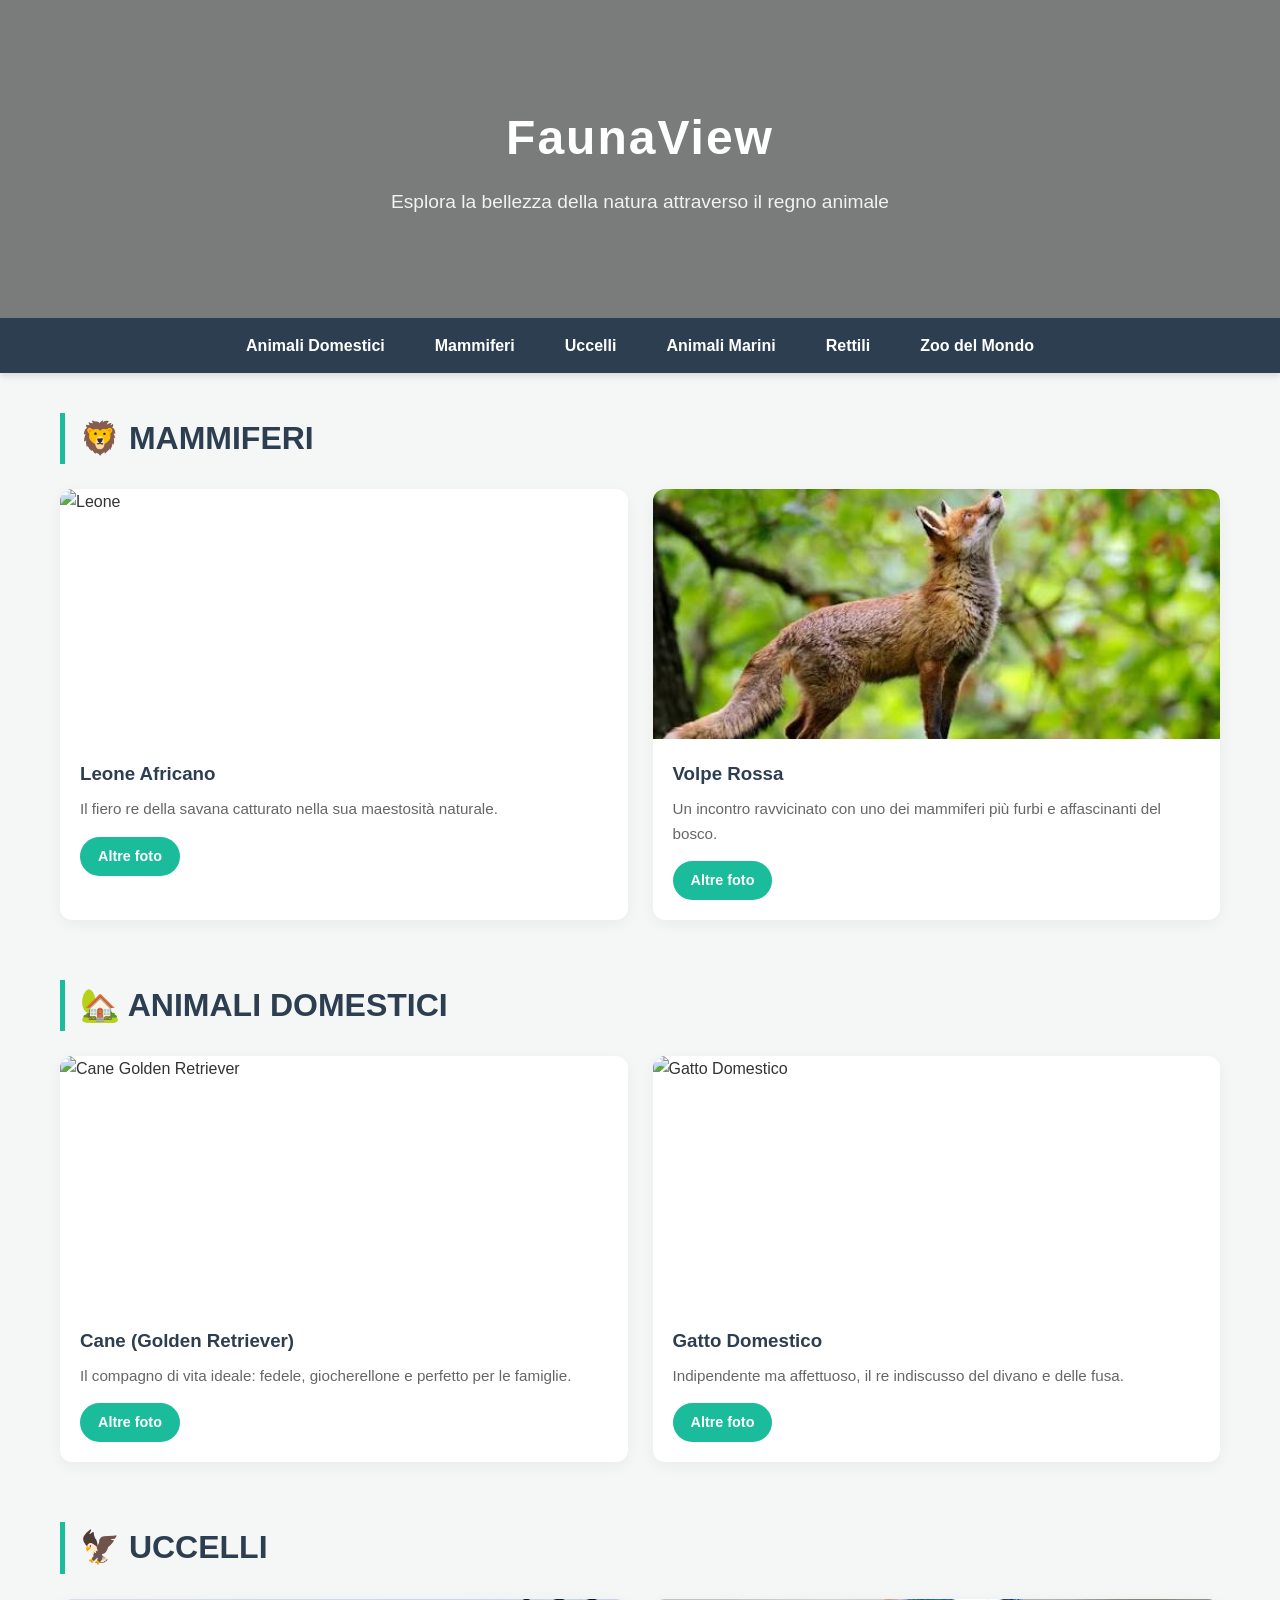
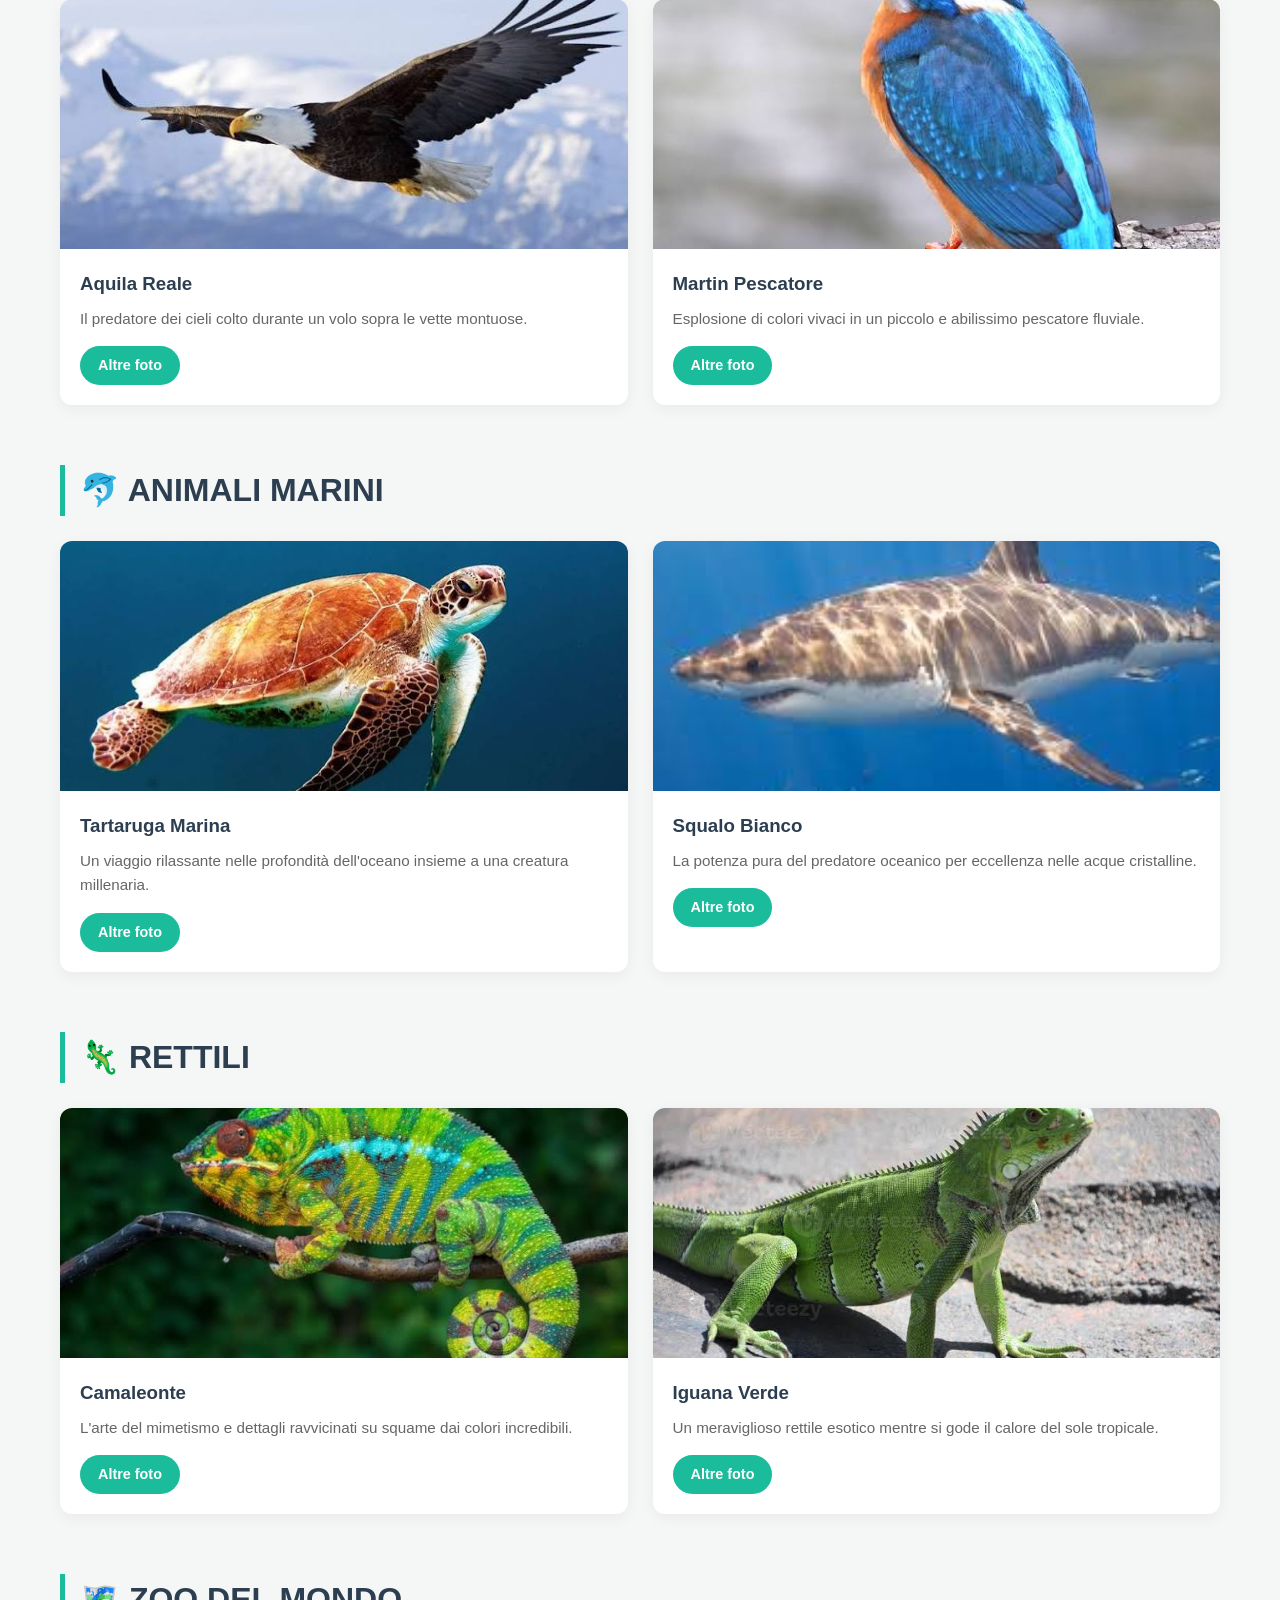
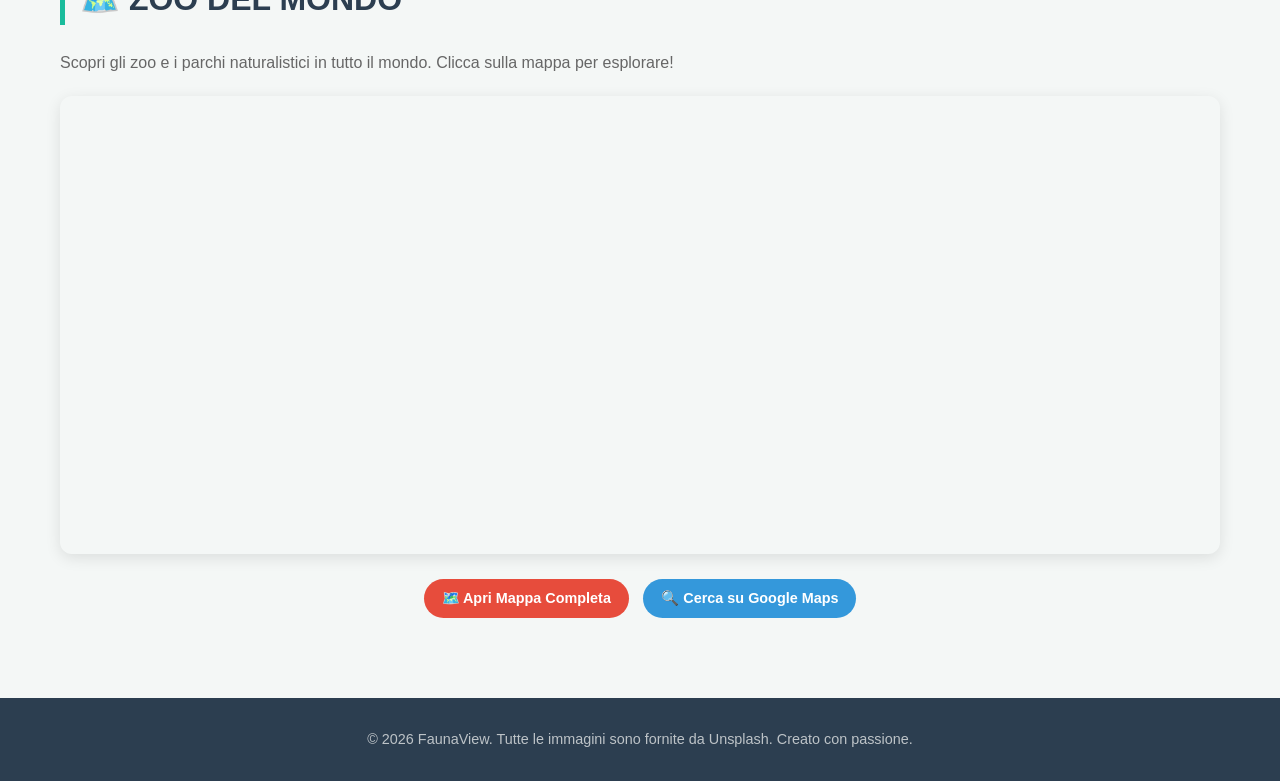
==== commit 85b0d160: "Aggiunta sezione Zoo del Mondo con mappa Google Maps interattiva" ====
--- a/CLICCA.html
+++ b/CLICCA.html
@@ -180,10 +180,9 @@
         }
 
         .map-container {
-            background-color: white;
             border-radius: 12px;
             overflow: hidden;
-            box-shadow: 0 4px 15px rgba(0,0,0,0.05);
+            box-shadow: 0 4px 15px rgba(0,0,0,0.1);
         }
     </style>
 </head>
@@ -320,11 +319,11 @@
         <section id="zoo" class="category-section">
             <h2 class="category-title">🗺️ Zoo del Mondo</h2>
             <p style="margin-bottom: 20px; color: #666;">Scopri gli zoo e i parchi naturalistici in tutto il mondo. Clicca sulla mappa per esplorare!</p>
-            <div class="map-container" style="border-radius: 12px; overflow: hidden; box-shadow: 0 4px 15px rgba(0,0,0,0.1);">
+            <div class="map-container">
                 <iframe 
                     src="https://www.google.com/maps/embed?pb=!1m16!1m12!1m3!1d31771885.03874294!2d-15.56385978940867!3d35.68890465121094!2m3!1f0!2f0!3f0!3m2!1i1024!2i768!4f13.1!2m1!1szoos!5e0!3m2!1sit!2sit!4v1704537600000!5m2!1sit!2sit" 
                     width="100%" 
-                    height="480" 
+                    height="450" 
                     style="border:0;" 
                     allowfullscreen="" 
                     loading="lazy" 
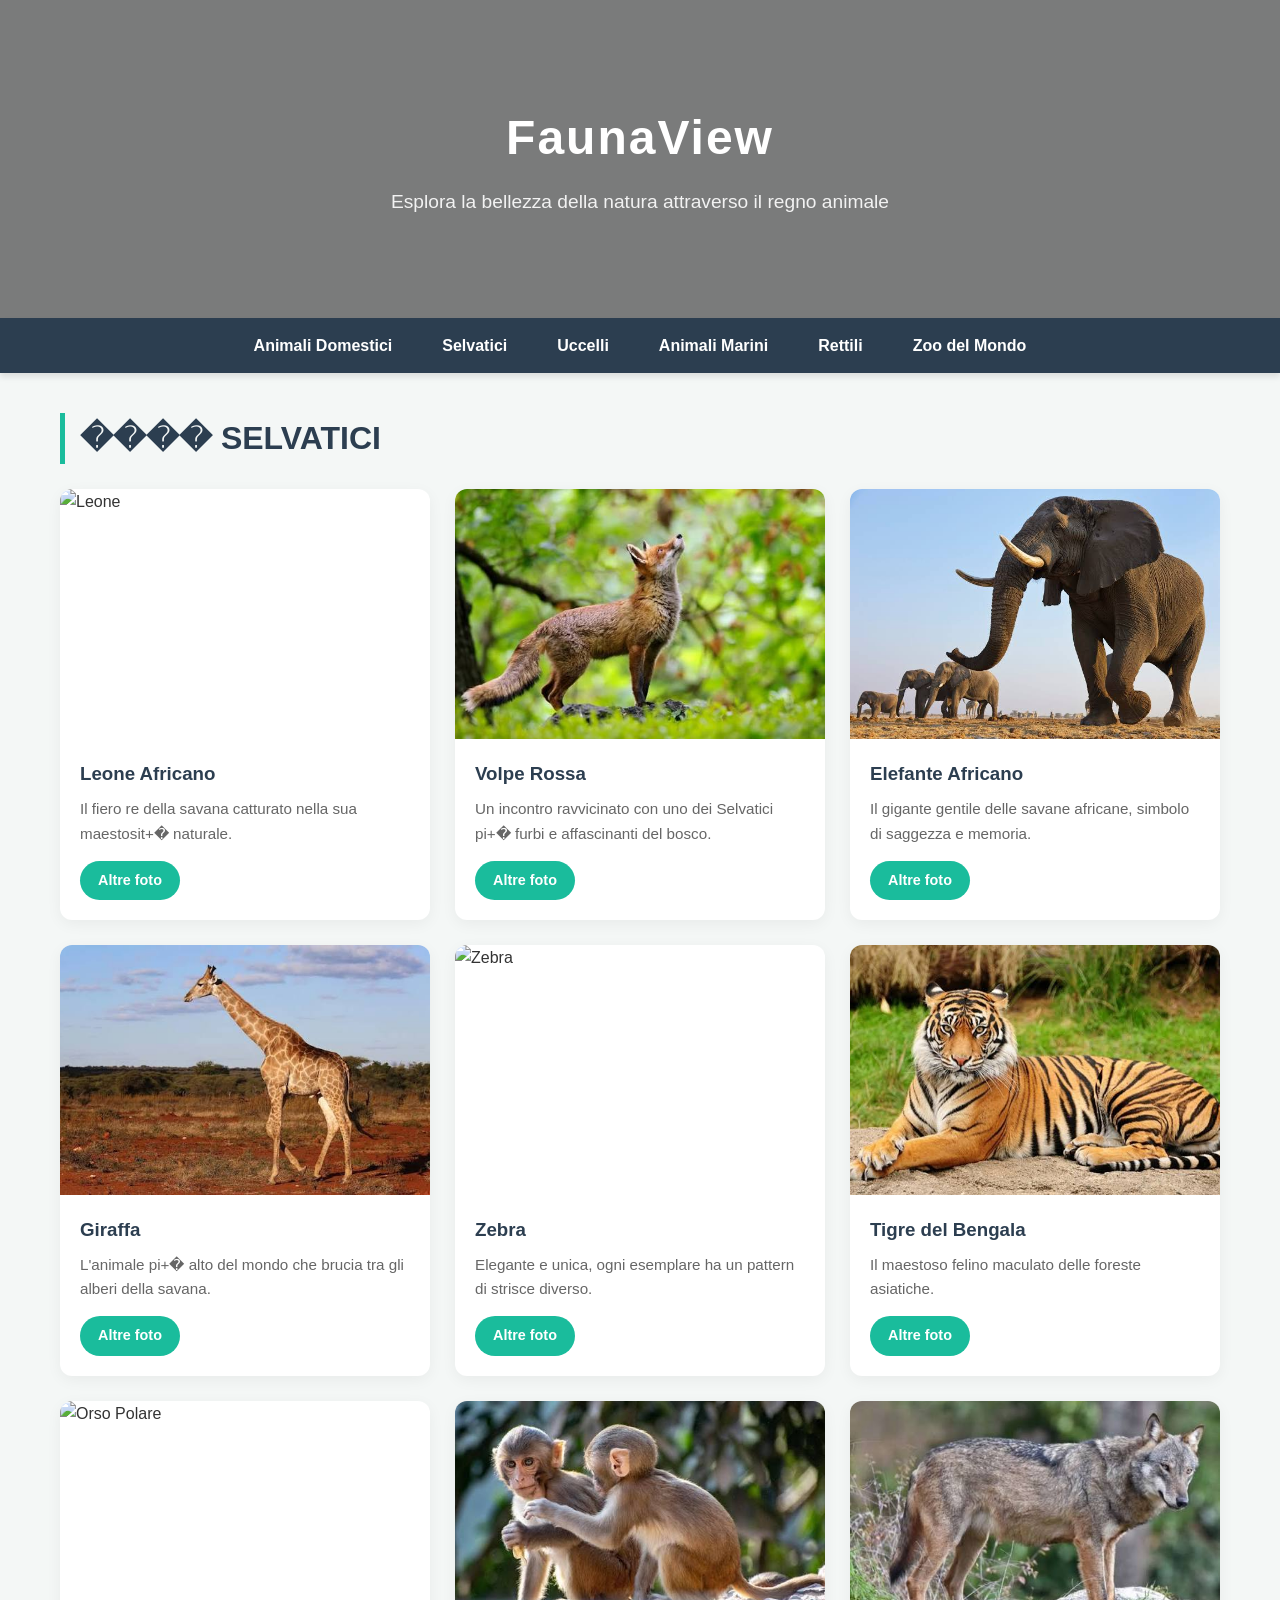
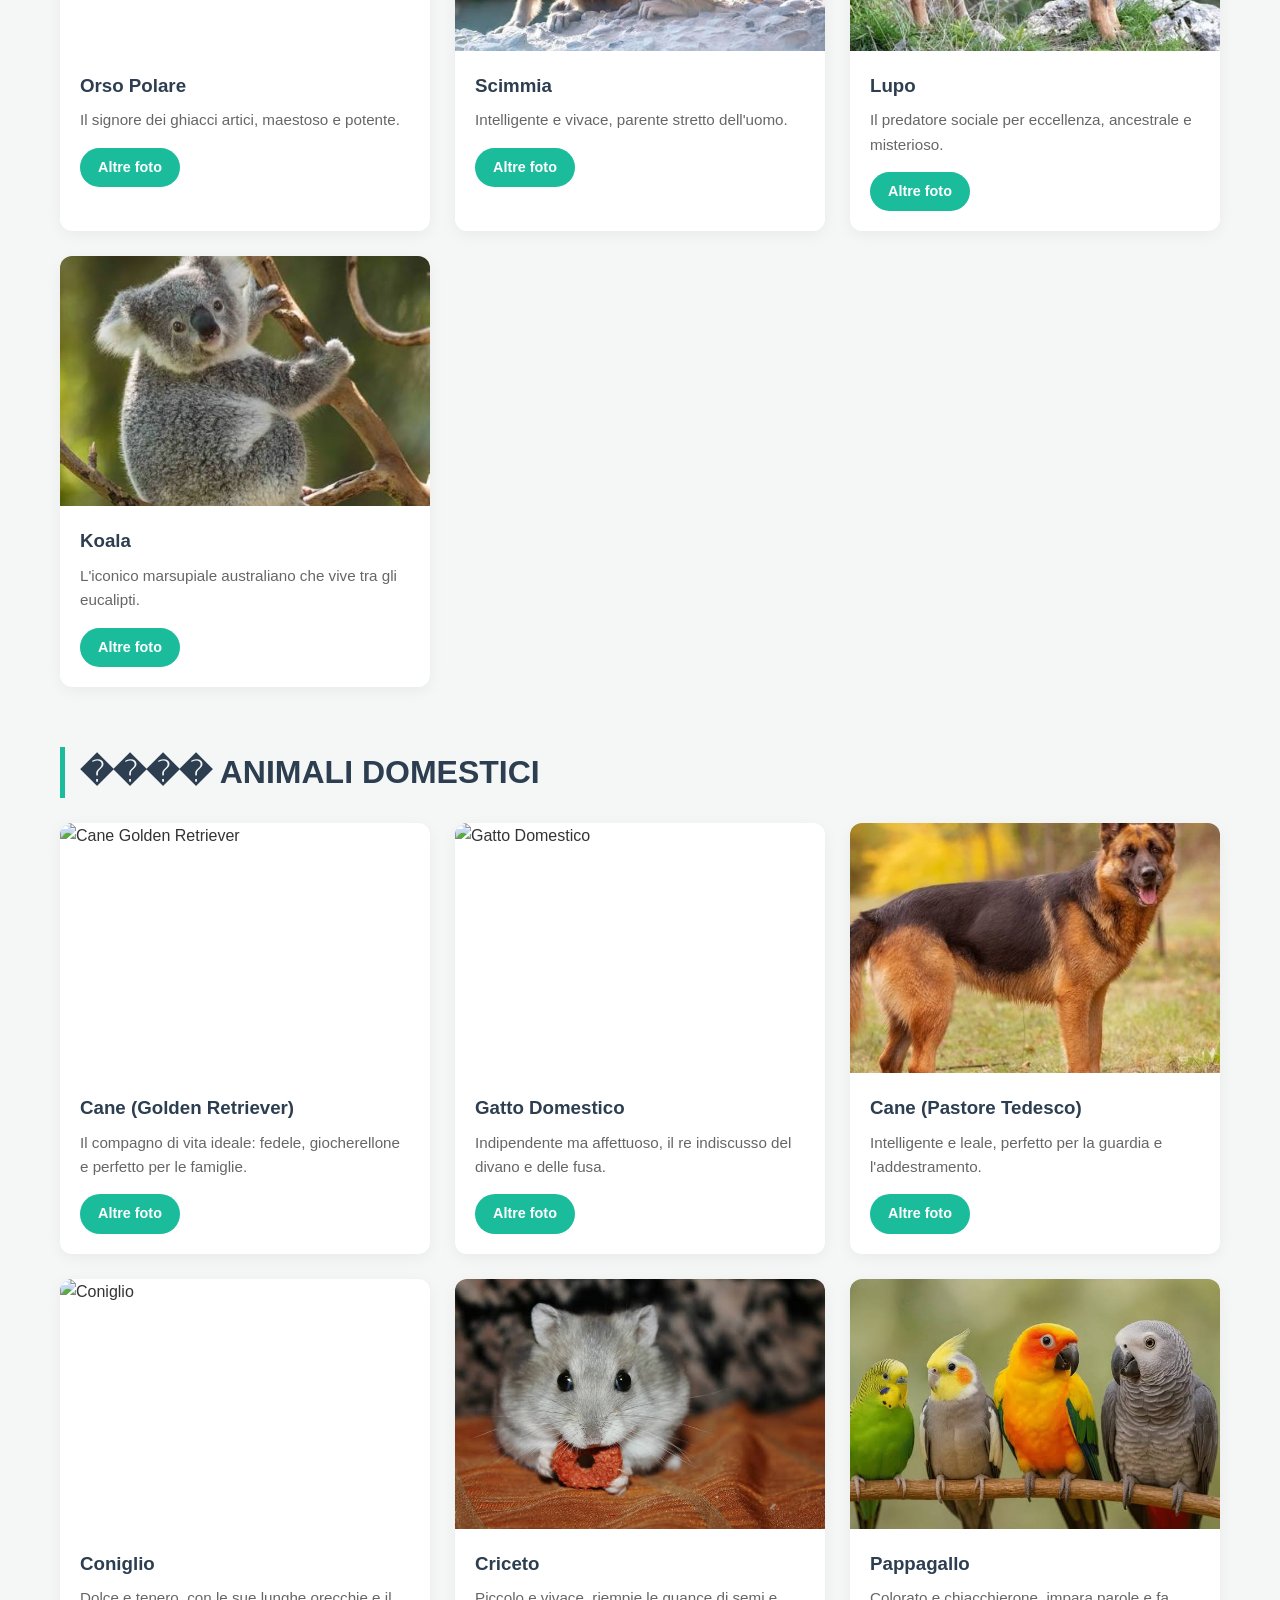
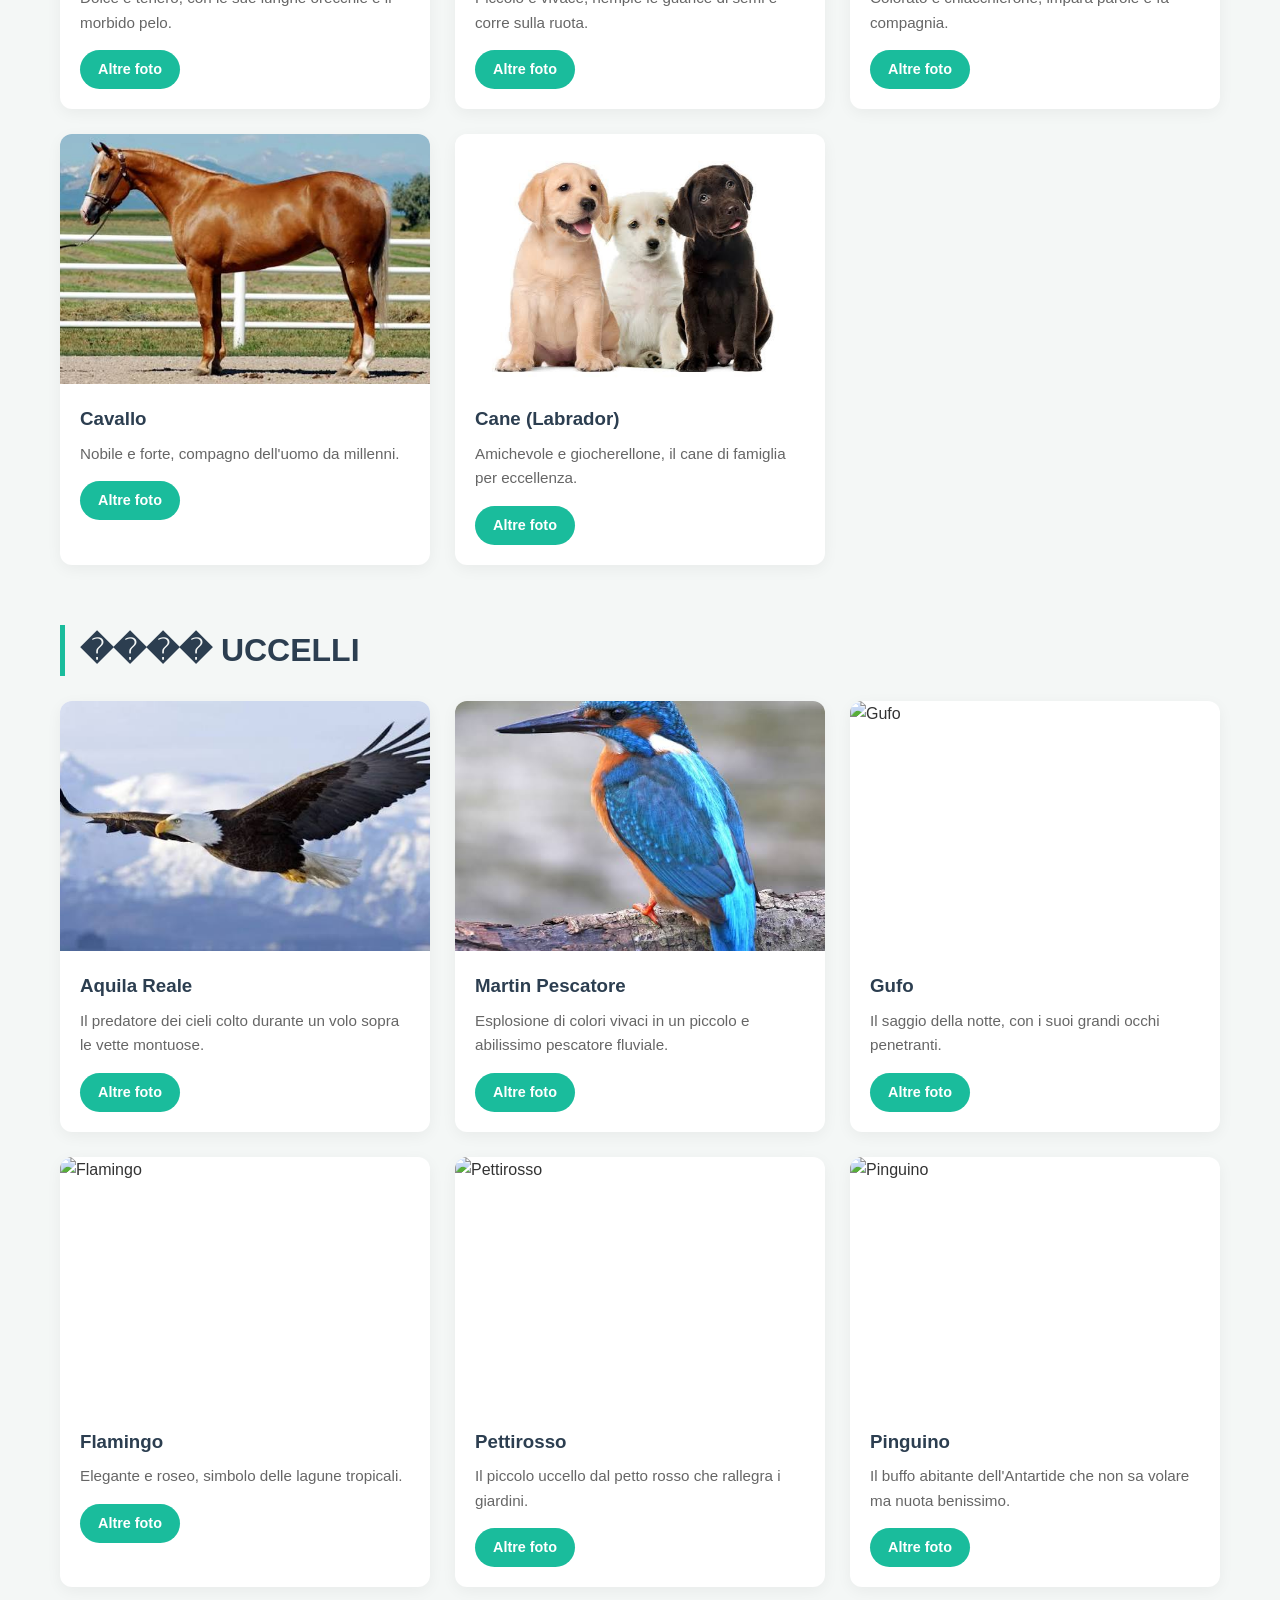
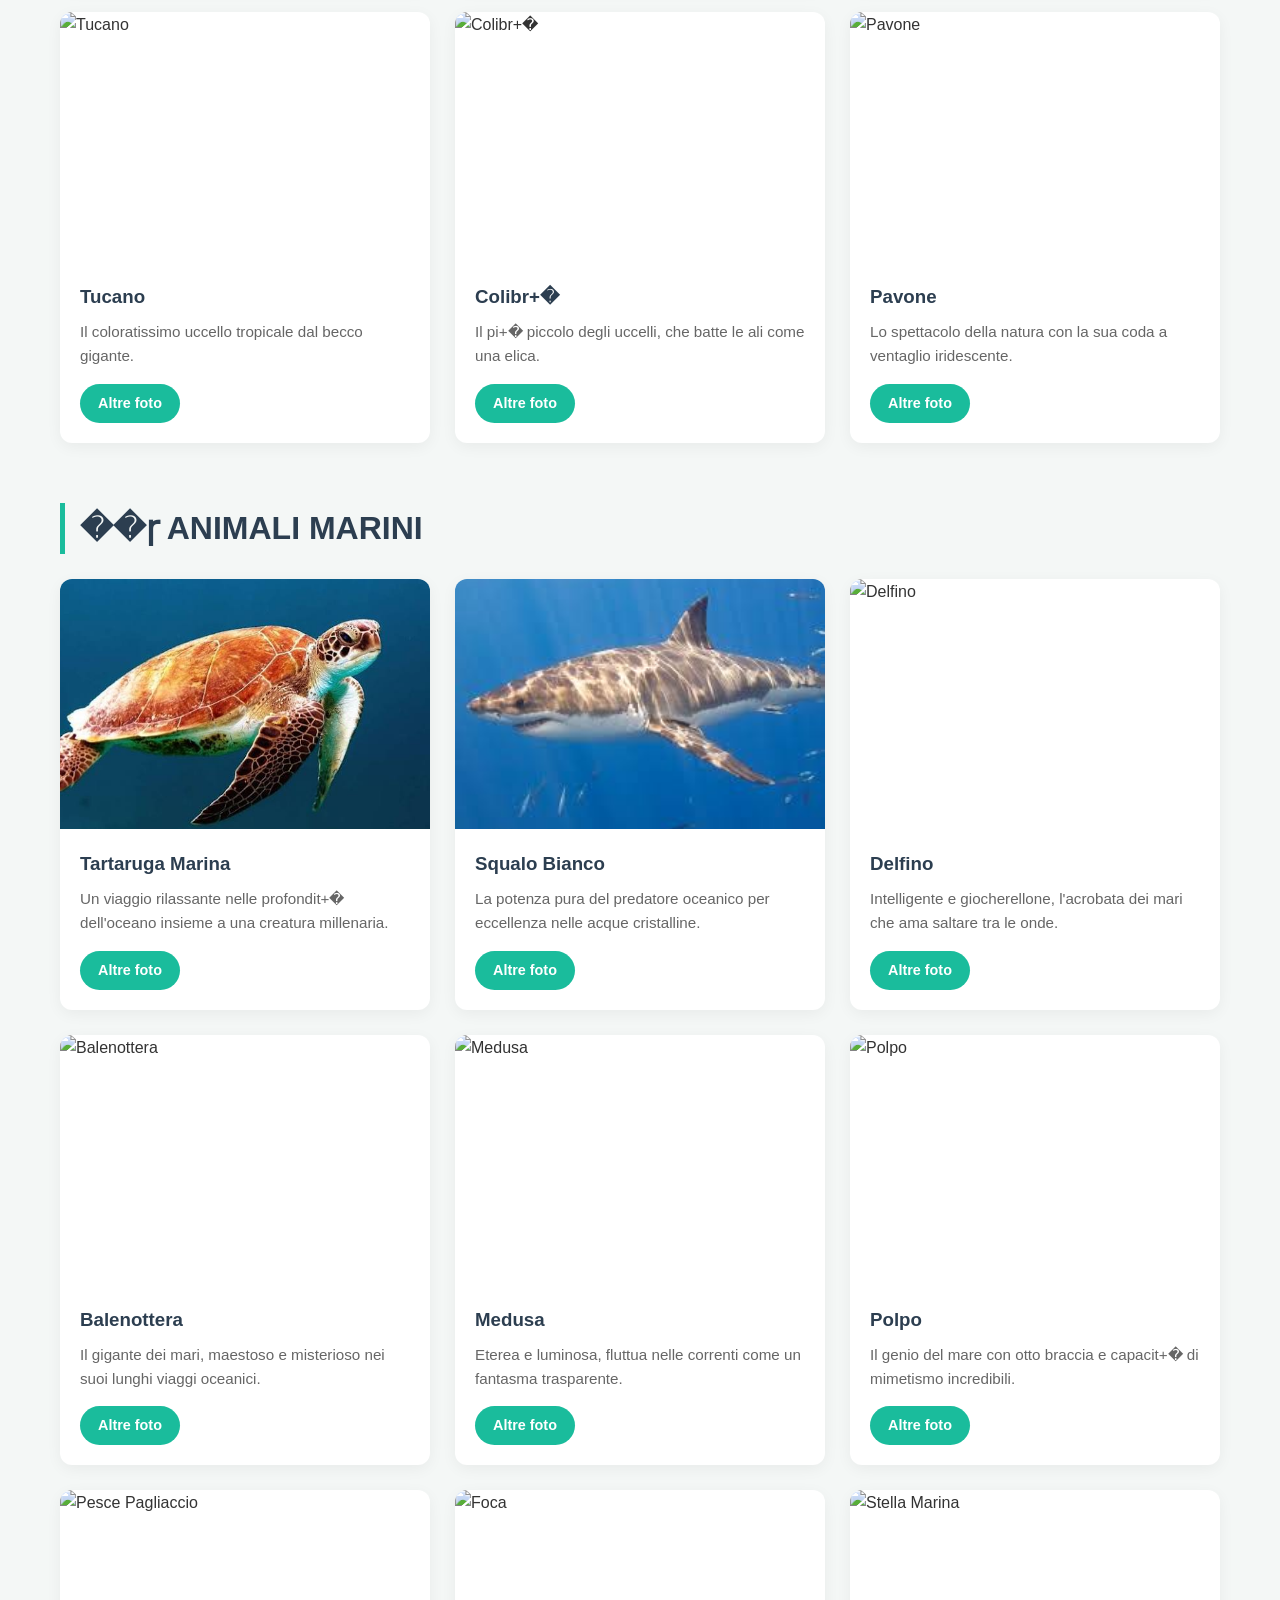
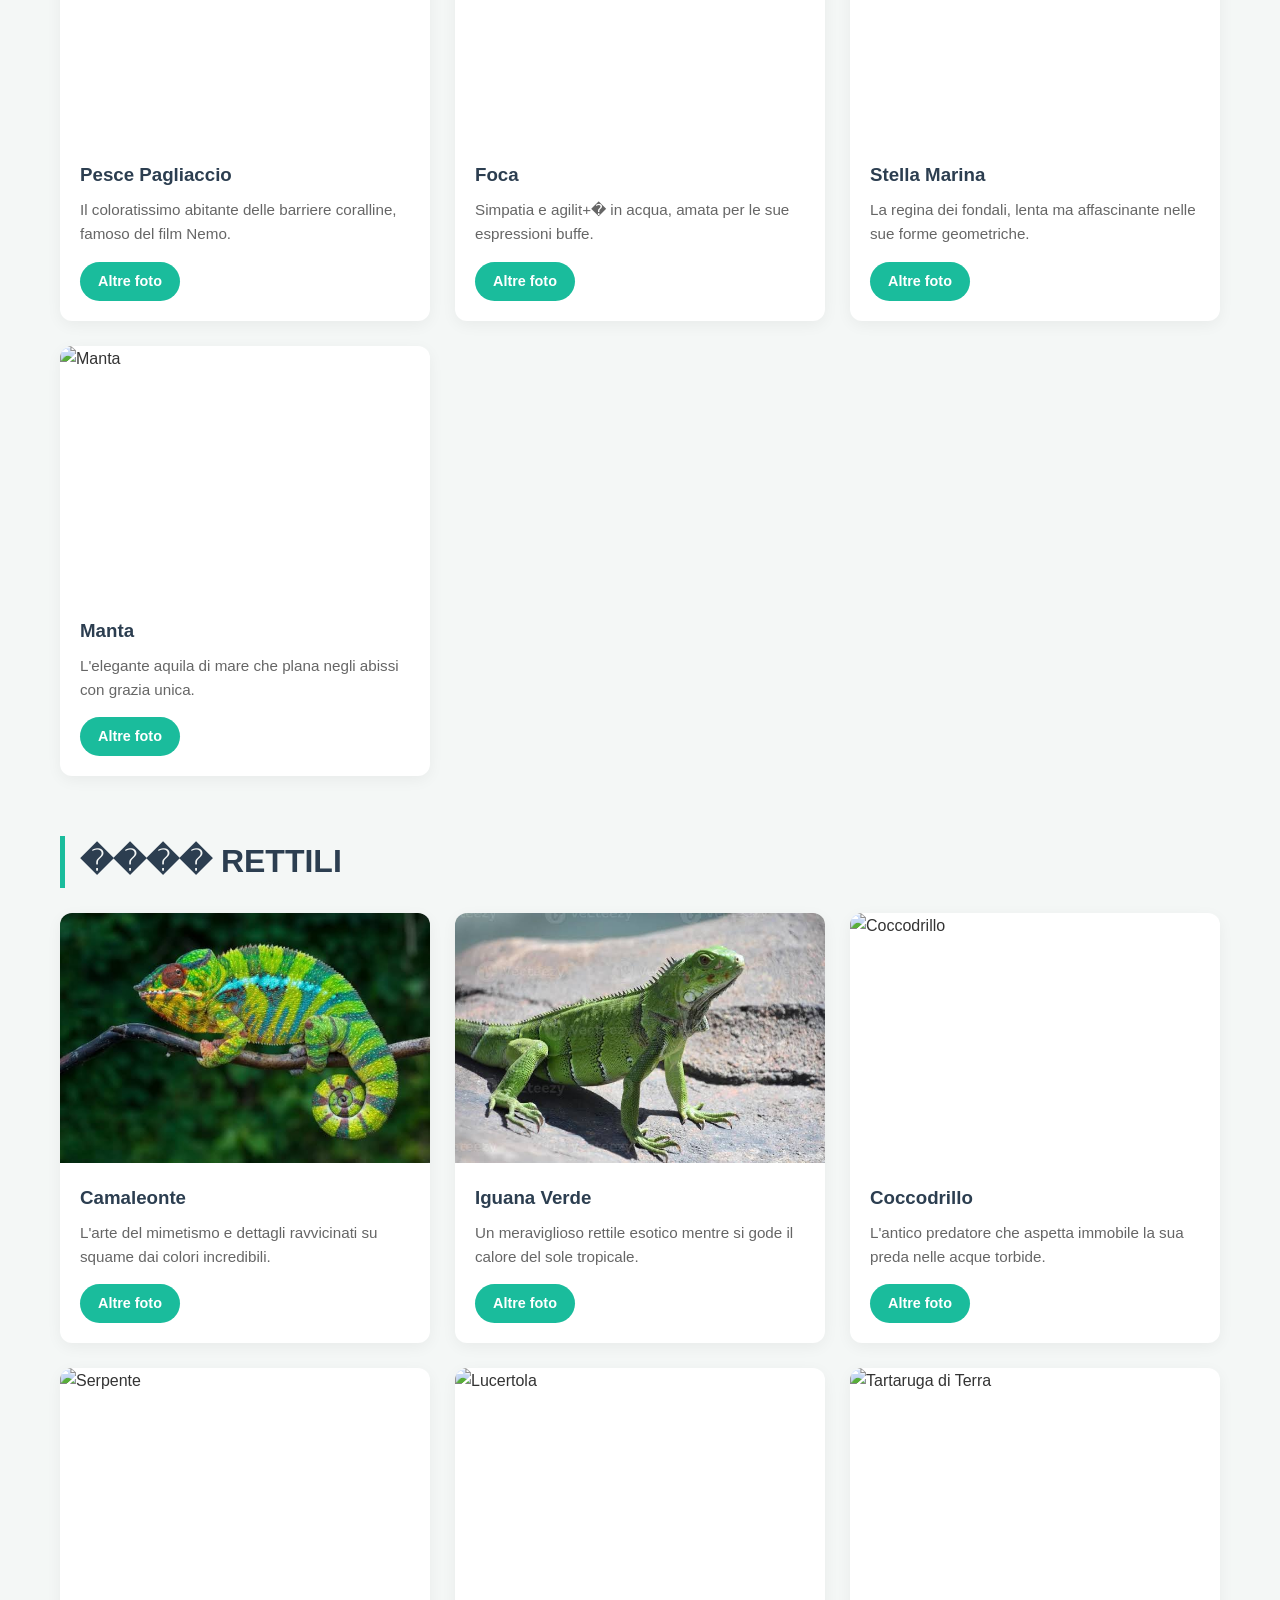
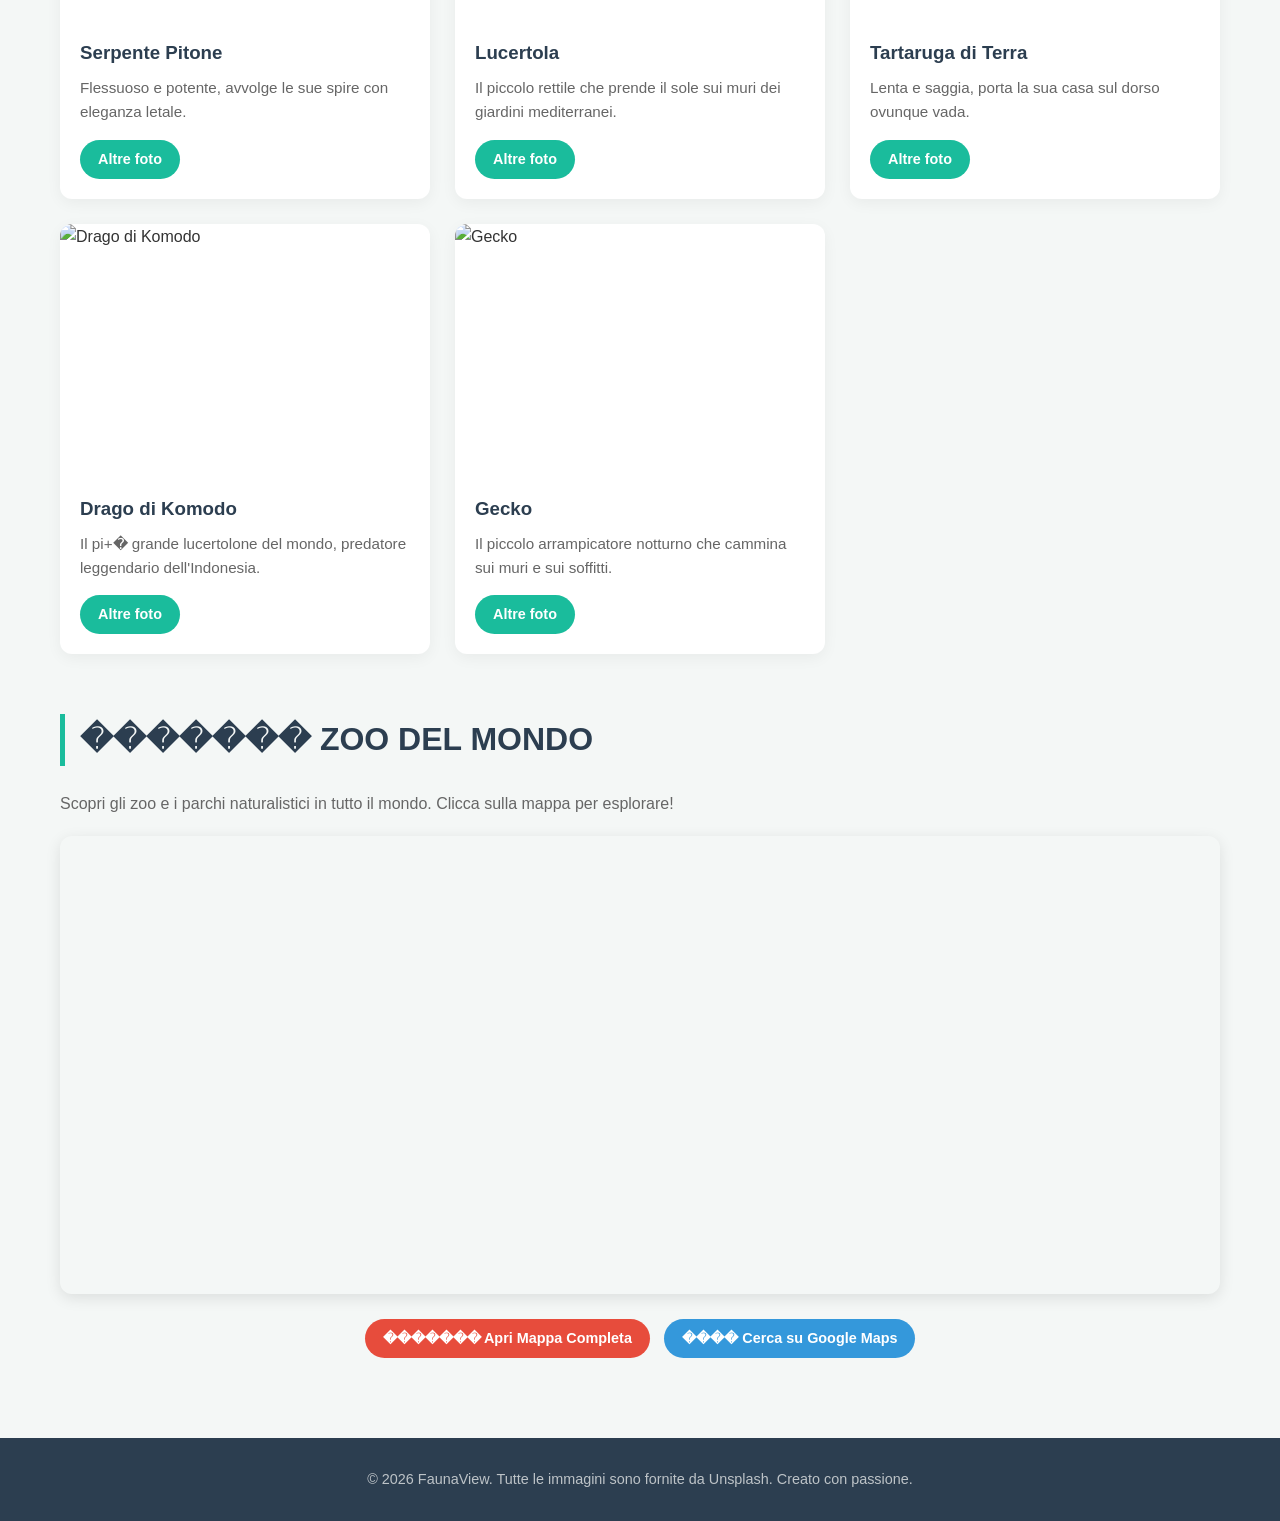
==== commit 2cb99168: "Aggiornate immagini con file locali per: elefante, giraffa, tigre, lupo, koala, scimmia, cavallo, la" ====
--- a/CLICCA.html
+++ b/CLICCA.html
@@ -17,7 +17,7 @@
     <meta charset="UTF-8">
     <meta name="viewport" content="width=device-width, initial-scale=1.0">
     <title>FaunaView - Galleria Animali</title>
-    <link rel="icon" href="data:image/svg+xml,<svg xmlns=%22http://www.w3.org/2000/svg%22 viewBox=%220 0 100 100%22><text y=%22.9em%22 font-size=%2290%22>🐾</text></svg>">
+    <link rel="icon" href="data:image/svg+xml,<svg xmlns=%22http://www.w3.org/2000/svg%22 viewBox=%220 0 100 100%22><text y=%22.9em%22 font-size=%2290%22>��ɥ</text></svg>">
     
     <style>
         /* --- STILI GENERALI --- */
@@ -166,7 +166,7 @@
             background-color: #16a085;
         }
 
-        /* --- PIÈ DI PAGINA --- */
+        /* --- PI+� DI PAGINA --- */
         footer {
             background-color: #2c3e50;
             color: #bdc3c7;
@@ -196,7 +196,7 @@
     <nav>
         <ul>
             <li><a href="#domestici">Animali Domestici</a></li> 
-            <li><a href="#mammiferi">Mammiferi</a></li>
+            <li><a href="#Selvatici">Selvatici</a></li>
             <li><a href="#uccelli">Uccelli</a></li>
             <li><a href="#marini">Animali Marini</a></li>
             <li><a href="#rettili">Rettili</a></li>
@@ -206,14 +206,14 @@
 
     <main>
 
-        <section id="mammiferi" class="category-section">
-            <h2 class="category-title">🦁 Mammiferi</h2>
+        <section id="Selvatici" class="category-section">
+            <h2 class="category-title">���� Selvatici</h2>
             <div class="image-grid">
                 <div class="animal-card">
                     <img src="https://images.unsplash.com/photo-1546182990-dffeafbe841d?auto=format&fit=crop&w=600&q=80" alt="Leone">
                     <div class="animal-info">
                         <h3>Leone Africano</h3>
-                        <p>Il fiero re della savana catturato nella sua maestosità naturale.</p>
+                        <p>Il fiero re della savana catturato nella sua maestosit+� naturale.</p>
                         <a href="https://unsplash.com/it/s/foto/leone" target="_blank" rel="noopener" class="btn-view">Altre foto</a>
                     </div>
                 </div>
@@ -221,15 +221,79 @@
                     <img src="volpe2.jpg" alt="Volpe">
                     <div class="animal-info">
                         <h3>Volpe Rossa</h3>
-                        <p>Un incontro ravvicinato con uno dei mammiferi più furbi e affascinanti del bosco.</p>
+                        <p>Un incontro ravvicinato con uno dei Selvatici pi+� furbi e affascinanti del bosco.</p>
                         <a href="https://unsplash.com/it/s/foto/volpe" target="_blank" rel="noopener" class="btn-view">Altre foto</a>
+                    </div>
+                </div>
+                <div class="animal-card">
+                    <img src="elefante.jpg" alt="Elefante">
+                    <div class="animal-info">
+                        <h3>Elefante Africano</h3>
+                        <p>Il gigante gentile delle savane africane, simbolo di saggezza e memoria.</p>
+                        <a href="https://unsplash.com/it/s/foto/elefante" target="_blank" rel="noopener" class="btn-view">Altre foto</a>
+                    </div>
+                </div>
+                <div class="animal-card">
+                    <img src="giraffa.jpg" alt="Giraffa">
+                    <div class="animal-info">
+                        <h3>Giraffa</h3>
+                        <p>L'animale pi+� alto del mondo che brucia tra gli alberi della savana.</p>
+                        <a href="https://unsplash.com/it/s/foto/giraffa" target="_blank" rel="noopener" class="btn-view">Altre foto</a>
+                    </div>
+                </div>
+                <div class="animal-card">
+                    <img src="https://images.unsplash.com/photo-1564349683136-77e08dba1ef7?auto=format&fit=crop&w=600&q=80" alt="Zebra">
+                    <div class="animal-info">
+                        <h3>Zebra</h3>
+                        <p>Elegante e unica, ogni esemplare ha un pattern di strisce diverso.</p>
+                        <a href="https://unsplash.com/it/s/foto/zebra" target="_blank" rel="noopener" class="btn-view">Altre foto</a>
+                    </div>
+                </div>
+                <div class="animal-card">
+                    <img src="tigre.jpg" alt="Tigre">
+                    <div class="animal-info">
+                        <h3>Tigre del Bengala</h3>
+                        <p>Il maestoso felino maculato delle foreste asiatiche.</p>
+                        <a href="https://unsplash.com/it/s/foto/tigre" target="_blank" rel="noopener" class="btn-view">Altre foto</a>
+                    </div>
+                </div>
+                <div class="animal-card">
+                    <img src="https://images.unsplash.com/photo-1557050543-4d5f4e07ef46?auto=format&fit=crop&w=600&q=80" alt="Orso Polare">
+                    <div class="animal-info">
+                        <h3>Orso Polare</h3>
+                        <p>Il signore dei ghiacci artici, maestoso e potente.</p>
+                        <a href="https://unsplash.com/it/s/foto/orso-polare" target="_blank" rel="noopener" class="btn-view">Altre foto</a>
+                    </div>
+                </div>
+                <div class="animal-card">
+                    <img src="scimmia.jpg" alt="Scimmia">
+                    <div class="animal-info">
+                        <h3>Scimmia</h3>
+                        <p>Intelligente e vivace, parente stretto dell'uomo.</p>
+                        <a href="https://unsplash.com/it/s/foto/scimmia" target="_blank" rel="noopener" class="btn-view">Altre foto</a>
+                    </div>
+                </div>
+                <div class="animal-card">
+                    <img src="lupo.jpg" alt="Lupo">
+                    <div class="animal-info">
+                        <h3>Lupo</h3>
+                        <p>Il predatore sociale per eccellenza, ancestrale e misterioso.</p>
+                        <a href="https://unsplash.com/it/s/foto/lupo" target="_blank" rel="noopener" class="btn-view">Altre foto</a>
+                    </div>
+                </div>
+                <div class="animal-card">
+                    <img src="koala.jpg" alt="Koala">
+                    <div class="animal-info">
+                        <h3>Koala</h3>
+                        <p>L'iconico marsupiale australiano che vive tra gli eucalipti.</p>
+                        <a href="https://unsplash.com/it/s/foto/koala" target="_blank" rel="noopener" class="btn-view">Altre foto</a>
                     </div>
                 </div>
             </div>
         </section>
 
         <section id="domestici" class="category-section">
-            <h2 class="category-title">🏡 Animali Domestici</h2>
+            <h2 class="category-title">���� Animali Domestici</h2>
             <div class="image-grid">
                 <div class="animal-card">
                     <img src="https://images.unsplash.com/photo-1552053831-71594a27632d?auto=format&fit=crop&w=600&q=80" alt="Cane Golden Retriever">
@@ -247,11 +311,59 @@
                         <a href="https://unsplash.com/it/s/foto/gatto" target="_blank" rel="noopener" class="btn-view">Altre foto</a>
                     </div>
                 </div>
+                <div class="animal-card">
+                    <img src="past.ted.jpg" alt="Cane Pastore Tedesco">
+                    <div class="animal-info">
+                        <h3>Cane (Pastore Tedesco)</h3>
+                        <p>Intelligente e leale, perfetto per la guardia e l'addestramento.</p>
+                        <a href="https://unsplash.com/it/s/foto/cane" target="_blank" rel="noopener" class="btn-view">Altre foto</a>
+                    </div>
+                </div>
+                <div class="animal-card">
+                    <img src="https://images.unsplash.com/photo-1573865526732-06d8e3e4a2c7?auto=format&fit=crop&w=600&q=80" alt="Coniglio">
+                    <div class="animal-info">
+                        <h3>Coniglio</h3>
+                        <p>Dolce e tenero, con le sue lunghe orecchie e il morbido pelo.</p>
+                        <a href="https://unsplash.com/it/s/foto/coniglio" target="_blank" rel="noopener" class="btn-view">Altre foto</a>
+                    </div>
+                </div>
+                <div class="animal-card">
+                    <img src="criceto.jpg" alt="Criceto">
+                    <div class="animal-info">
+                        <h3>Criceto</h3>
+                        <p>Piccolo e vivace, riempie le guance di semi e corre sulla ruota.</p>
+                        <a href="https://unsplash.com/it/s/foto/criceto" target="_blank" rel="noopener" class="btn-view">Altre foto</a>
+                    </div>
+                </div>
+                <div class="animal-card">
+                    <img src="pappagallo.jpg" alt="Pappagallo">
+                    <div class="animal-info">
+                        <h3>Pappagallo</h3>
+                        <p>Colorato e chiacchierone, impara parole e fa compagnia.</p>
+                        <a href="https://unsplash.com/it/s/foto/pappagallo" target="_blank" rel="noopener" class="btn-view">Altre foto</a>
+                    </div>
+                </div>
+                <div class="animal-card">
+                    <img src="cavallo.jpg" alt="Cavallo">
+                    <div class="animal-info">
+                        <h3>Cavallo</h3>
+                        <p>Nobile e forte, compagno dell'uomo da millenni.</p>
+                        <a href="https://unsplash.com/it/s/foto/cavallo" target="_blank" rel="noopener" class="btn-view">Altre foto</a>
+                    </div>
+                </div>
+                <div class="animal-card">
+                    <img src="labrador.jpg" alt="Cane Labrador">
+                    <div class="animal-info">
+                        <h3>Cane (Labrador)</h3>
+                        <p>Amichevole e giocherellone, il cane di famiglia per eccellenza.</p>
+                        <a href="https://unsplash.com/it/s/foto/cane" target="_blank" rel="noopener" class="btn-view">Altre foto</a>
+                    </div>
+                </div>
             </div>
         </section>
 
         <section id="uccelli" class="category-section">
-            <h2 class="category-title">🦅 Uccelli</h2>
+            <h2 class="category-title">���� Uccelli</h2>
             <div class="image-grid">
                 <div class="animal-card">
                     <img src="aquila.jpg" alt="Aquila">
@@ -269,17 +381,73 @@
                         <a href="https://unsplash.com/it/s/foto/martin-pescatore" target="_blank" rel="noopener" class="btn-view">Altre foto</a>
                     </div>
                 </div>
+                <div class="animal-card">
+                    <img src="https://images.unsplash.com/photo-1552728089-57bdde30beb3?auto=format&fit=crop&w=600&q=80" alt="Gufo">
+                    <div class="animal-info">
+                        <h3>Gufo</h3>
+                        <p>Il saggio della notte, con i suoi grandi occhi penetranti.</p>
+                        <a href="https://unsplash.com/it/s/foto/gufo" target="_blank" rel="noopener" class="btn-view">Altre foto</a>
+                    </div>
+                </div>
+                <div class="animal-card">
+                    <img src="https://images.unsplash.com/photo-1551085254-e96b210db58a?auto=format&fit=crop&w=600&q=80" alt="Flamingo">
+                    <div class="animal-info">
+                        <h3>Flamingo</h3>
+                        <p>Elegante e roseo, simbolo delle lagune tropicali.</p>
+                        <a href="https://unsplash.com/it/s/foto/flamingo" target="_blank" rel="noopener" class="btn-view">Altre foto</a>
+                    </div>
+                </div>
+                <div class="animal-card">
+                    <img src="https://images.unsplash.com/photo-1444464666488-a1d7f6f6e849?auto=format&fit=crop&w=600&q=80" alt="Pettirosso">
+                    <div class="animal-info">
+                        <h3>Pettirosso</h3>
+                        <p>Il piccolo uccello dal petto rosso che rallegra i giardini.</p>
+                        <a href="https://unsplash.com/it/s/foto/pettirosso" target="_blank" rel="noopener" class="btn-view">Altre foto</a>
+                    </div>
+                </div>
+                <div class="animal-card">
+                    <img src="https://images.unsplash.com/photo-1518709766631-a6a7f45921c3?auto=format&fit=crop&w=600&q=80" alt="Pinguino">
+                    <div class="animal-info">
+                        <h3>Pinguino</h3>
+                        <p>Il buffo abitante dell'Antartide che non sa volare ma nuota benissimo.</p>
+                        <a href="https://unsplash.com/it/s/foto/pinguino" target="_blank" rel="noopener" class="btn-view">Altre foto</a>
+                    </div>
+                </div>
+                <div class="animal-card">
+                    <img src="https://images.unsplash.com/photo-1591198936750-16d8e15edb9e?auto=format&fit=crop&w=600&q=80" alt="Tucano">
+                    <div class="animal-info">
+                        <h3>Tucano</h3>
+                        <p>Il coloratissimo uccello tropicale dal becco gigante.</p>
+                        <a href="https://unsplash.com/it/s/foto/tucano" target="_blank" rel="noopener" class="btn-view">Altre foto</a>
+                    </div>
+                </div>
+                <div class="animal-card">
+                    <img src="https://images.unsplash.com/photo-1591604129939-f1efa4d9f7fa?auto=format&fit=crop&w=600&q=80" alt="Colibr+�">
+                    <div class="animal-info">
+                        <h3>Colibr+�</h3>
+                        <p>Il pi+� piccolo degli uccelli, che batte le ali come una elica.</p>
+                        <a href="https://unsplash.com/it/s/foto/colibri" target="_blank" rel="noopener" class="btn-view">Altre foto</a>
+                    </div>
+                </div>
+                <div class="animal-card">
+                    <img src="https://images.unsplash.com/photo-1591198936391-46ac95f9ab4f?auto=format&fit=crop&w=600&q=80" alt="Pavone">
+                    <div class="animal-info">
+                        <h3>Pavone</h3>
+                        <p>Lo spettacolo della natura con la sua coda a ventaglio iridescente.</p>
+                        <a href="https://unsplash.com/it/s/foto/pavone" target="_blank" rel="noopener" class="btn-view">Altre foto</a>
+                    </div>
+                </div>
             </div>
         </section>
 
         <section id="marini" class="category-section">
-            <h2 class="category-title">🐬 Animali Marini</h2>
+            <h2 class="category-title">��ɼ Animali Marini</h2>
             <div class="image-grid">
                 <div class="animal-card">
                     <img src="Tartaruga Marina.jpg" alt="Tartaruga Marina">
                     <div class="animal-info">
                         <h3>Tartaruga Marina</h3>
-                        <p>Un viaggio rilassante nelle profondità dell'oceano insieme a una creatura millenaria.</p>
+                        <p>Un viaggio rilassante nelle profondit+� dell'oceano insieme a una creatura millenaria.</p>
                         <a href="https://unsplash.com/it/s/foto/tartaruga-marina" target="_blank" rel="noopener" class="btn-view">Altre foto</a>
                     </div>
                 </div>
@@ -291,11 +459,75 @@
                         <a href="https://unsplash.com/it/s/foto/squalo" target="_blank" rel="noopener" class="btn-view">Altre foto</a>
                     </div>
                 </div>
+                <div class="animal-card">
+                    <img src="https://images.unsplash.com/photo-1607156631874-97877d09dc74?auto=format&fit=crop&w=600&q=80" alt="Delfino">
+                    <div class="animal-info">
+                        <h3>Delfino</h3>
+                        <p>Intelligente e giocherellone, l'acrobata dei mari che ama saltare tra le onde.</p>
+                        <a href="https://unsplash.com/it/s/foto/delfino" target="_blank" rel="noopener" class="btn-view">Altre foto</a>
+                    </div>
+                </div>
+                <div class="animal-card">
+                    <img src="https://images.unsplash.com/photo-1568430462989-44163eb1752f?auto=format&fit=crop&w=600&q=80" alt="Balenottera">
+                    <div class="animal-info">
+                        <h3>Balenottera</h3>
+                        <p>Il gigante dei mari, maestoso e misterioso nei suoi lunghi viaggi oceanici.</p>
+                        <a href="https://unsplash.com/it/s/foto/balena" target="_blank" rel="noopener" class="btn-view">Altre foto</a>
+                    </div>
+                </div>
+                <div class="animal-card">
+                    <img src="https://images.unsplash.com/photo-1545671913-6787d07d5c7b?auto=format&fit=crop&w=600&q=80" alt="Medusa">
+                    <div class="animal-info">
+                        <h3>Medusa</h3>
+                        <p>Eterea e luminosa, fluttua nelle correnti come un fantasma trasparente.</p>
+                        <a href="https://unsplash.com/it/s/foto/medusa" target="_blank" rel="noopener" class="btn-view">Altre foto</a>
+                    </div>
+                </div>
+                <div class="animal-card">
+                    <img src="https://images.unsplash.com/photo-1544551763-46a013bb70d5?auto=format&fit=crop&w=600&q=80" alt="Polpo">
+                    <div class="animal-info">
+                        <h3>Polpo</h3>
+                        <p>Il genio del mare con otto braccia e capacit+� di mimetismo incredibili.</p>
+                        <a href="https://unsplash.com/it/s/foto/polpo" target="_blank" rel="noopener" class="btn-view">Altre foto</a>
+                    </div>
+                </div>
+                <div class="animal-card">
+                    <img src="https://images.unsplash.com/photo-1548725396-4f2c4c33873b?auto=format&fit=crop&w=600&q=80" alt="Pesce Pagliaccio">
+                    <div class="animal-info">
+                        <h3>Pesce Pagliaccio</h3>
+                        <p>Il coloratissimo abitante delle barriere coralline, famoso del film Nemo.</p>
+                        <a href="https://unsplash.com/it/s/foto/pesce" target="_blank" rel="noopener" class="btn-view">Altre foto</a>
+                    </div>
+                </div>
+                <div class="animal-card">
+                    <img src="https://images.unsplash.com/photo-1591025207433-6121b6e75f44?auto=format&fit=crop&w=600&q=80" alt="Foca">
+                    <div class="animal-info">
+                        <h3>Foca</h3>
+                        <p>Simpatia e agilit+� in acqua, amata per le sue espressioni buffe.</p>
+                        <a href="https://unsplash.com/it/s/foto/foca" target="_blank" rel="noopener" class="btn-view">Altre foto</a>
+                    </div>
+                </div>
+                <div class="animal-card">
+                    <img src="https://images.unsplash.com/photo-1571752726703-5e7d1f6a986d?auto=format&fit=crop&w=600&q=80" alt="Stella Marina">
+                    <div class="animal-info">
+                        <h3>Stella Marina</h3>
+                        <p>La regina dei fondali, lenta ma affascinante nelle sue forme geometriche.</p>
+                        <a href="https://unsplash.com/it/s/foto/stella-marina" target="_blank" rel="noopener" class="btn-view">Altre foto</a>
+                    </div>
+                </div>
+                <div class="animal-card">
+                    <img src="https://images.unsplash.com/photo-1596178060810-72f53ce9a65c?auto=format&fit=crop&w=600&q=80" alt="Manta">
+                    <div class="animal-info">
+                        <h3>Manta</h3>
+                        <p>L'elegante aquila di mare che plana negli abissi con grazia unica.</p>
+                        <a href="https://unsplash.com/it/s/foto/manta" target="_blank" rel="noopener" class="btn-view">Altre foto</a>
+                    </div>
+                </div>
             </div>
         </section>
 
         <section id="rettili" class="category-section">
-            <h2 class="category-title">🦎 Rettili</h2>
+            <h2 class="category-title">���� Rettili</h2>
             <div class="image-grid">
                 <div class="animal-card">
                     <img src="Camaleonte.jpg" alt="Camaleonte">
@@ -313,11 +545,59 @@
                         <a href="https://unsplash.com/it/s/foto/iguana" target="_blank" rel="noopener" class="btn-view">Altre foto</a>
                     </div>
                 </div>
+                <div class="animal-card">
+                    <img src="https://images.unsplash.com/photo-1504450874802-0ba2bcd9b5ae?auto=format&fit=crop&w=600&q=80" alt="Coccodrillo">
+                    <div class="animal-info">
+                        <h3>Coccodrillo</h3>
+                        <p>L'antico predatore che aspetta immobile la sua preda nelle acque torbide.</p>
+                        <a href="https://unsplash.com/it/s/foto/coccodrillo" target="_blank" rel="noopener" class="btn-view">Altre foto</a>
+                    </div>
+                </div>
+                <div class="animal-card">
+                    <img src="https://images.unsplash.com/photo-1509399501198-d9507b233274?auto=format&fit=crop&w=600&q=80" alt="Serpente">
+                    <div class="animal-info">
+                        <h3>Serpente Pitone</h3>
+                        <p>Flessuoso e potente, avvolge le sue spire con eleganza letale.</p>
+                        <a href="https://unsplash.com/it/s/foto/serpente" target="_blank" rel="noopener" class="btn-view">Altre foto</a>
+                    </div>
+                </div>
+                <div class="animal-card">
+                    <img src="https://images.unsplash.com/photo-1437622368342-7a66d1825c44?auto=format&fit=crop&w=600&q=80" alt="Lucertola">
+                    <div class="animal-info">
+                        <h3>Lucertola</h3>
+                        <p>Il piccolo rettile che prende il sole sui muri dei giardini mediterranei.</p>
+                        <a href="https://unsplash.com/it/s/foto/lucertola" target="_blank" rel="noopener" class="btn-view">Altre foto</a>
+                    </div>
+                </div>
+                <div class="animal-card">
+                    <img src="https://images.unsplash.com/photo-1551189014-fe516aed0e0e?auto=format&fit=crop&w=600&q=80" alt="Tartaruga di Terra">
+                    <div class="animal-info">
+                        <h3>Tartaruga di Terra</h3>
+                        <p>Lenta e saggia, porta la sua casa sul dorso ovunque vada.</p>
+                        <a href="https://unsplash.com/it/s/foto/tartaruga" target="_blank" rel="noopener" class="btn-view">Altre foto</a>
+                    </div>
+                </div>
+                <div class="animal-card">
+                    <img src="https://images.unsplash.com/photo-1518709594023-6eab9bab7b23?auto=format&fit=crop&w=600&q=80" alt="Drago di Komodo">
+                    <div class="animal-info">
+                        <h3>Drago di Komodo</h3>
+                        <p>Il pi+� grande lucertolone del mondo, predatore leggendario dell'Indonesia.</p>
+                        <a href="https://unsplash.com/it/s/foto/komodo" target="_blank" rel="noopener" class="btn-view">Altre foto</a>
+                    </div>
+                </div>
+                <div class="animal-card">
+                    <img src="https://images.unsplash.com/photo-1509225770129-fbcf8a69654a?auto=format&fit=crop&w=600&q=80" alt="Gecko">
+                    <div class="animal-info">
+                        <h3>Gecko</h3>
+                        <p>Il piccolo arrampicatore notturno che cammina sui muri e sui soffitti.</p>
+                        <a href="https://unsplash.com/it/s/foto/gecko" target="_blank" rel="noopener" class="btn-view">Altre foto</a>
+                    </div>
+                </div>
             </div>
         </section>
 
         <section id="zoo" class="category-section">
-            <h2 class="category-title">🗺️ Zoo del Mondo</h2>
+            <h2 class="category-title">������� Zoo del Mondo</h2>
             <p style="margin-bottom: 20px; color: #666;">Scopri gli zoo e i parchi naturalistici in tutto il mondo. Clicca sulla mappa per esplorare!</p>
             <div class="map-container">
                 <iframe 
@@ -332,10 +612,10 @@
             </div>
             <div style="margin-top: 25px; text-align: center;">
                 <a href="zoo-mappa.html" class="btn-view" style="background-color: #e74c3c;">
-                    🗺️ Apri Mappa Completa
+                    ������� Apri Mappa Completa
                 </a>
                 <a href="https://www.google.com/maps/search/zoos+in+the+world/" target="_blank" rel="noopener" class="btn-view" style="background-color: #3498db; margin-left: 10px;">
-                    🔍 Cerca su Google Maps
+                    ���� Cerca su Google Maps
                 </a>
             </div>
         </section>
@@ -351,3 +631,7 @@
 
 
 
+
+
+
+
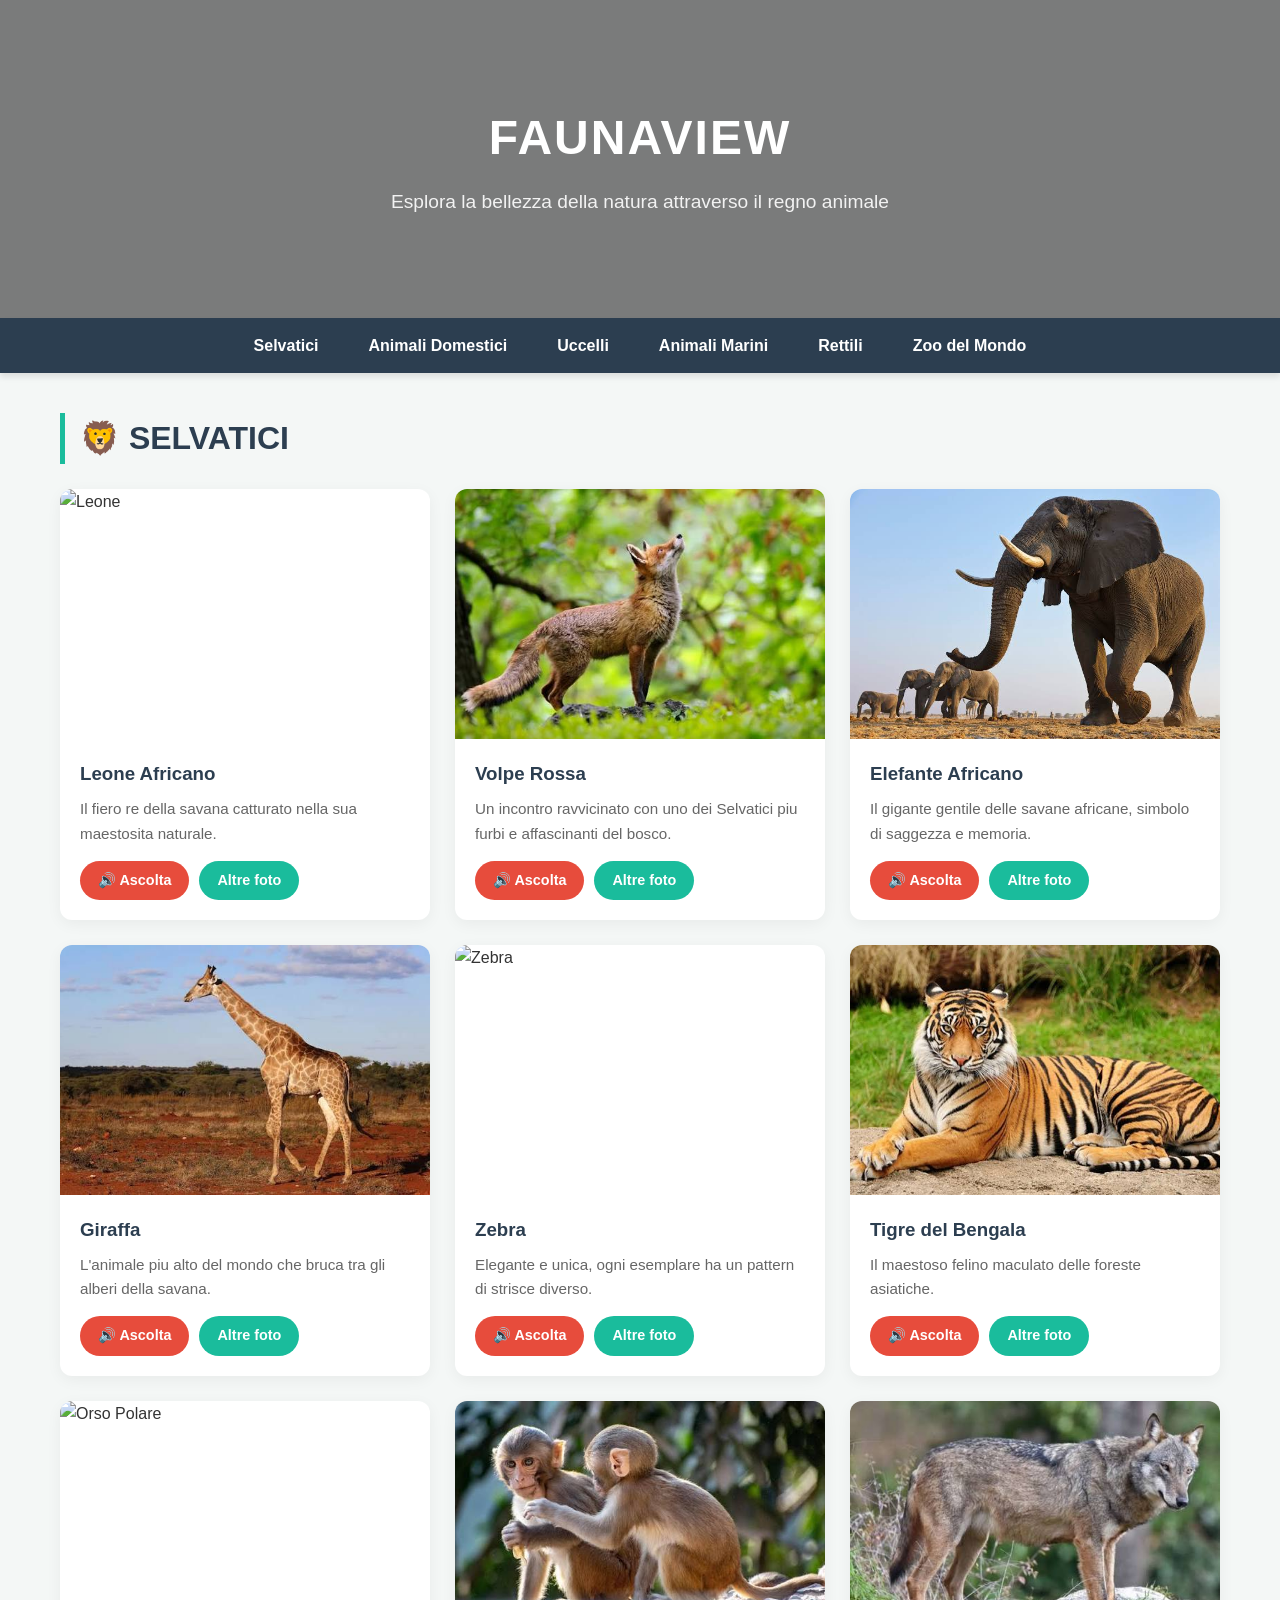
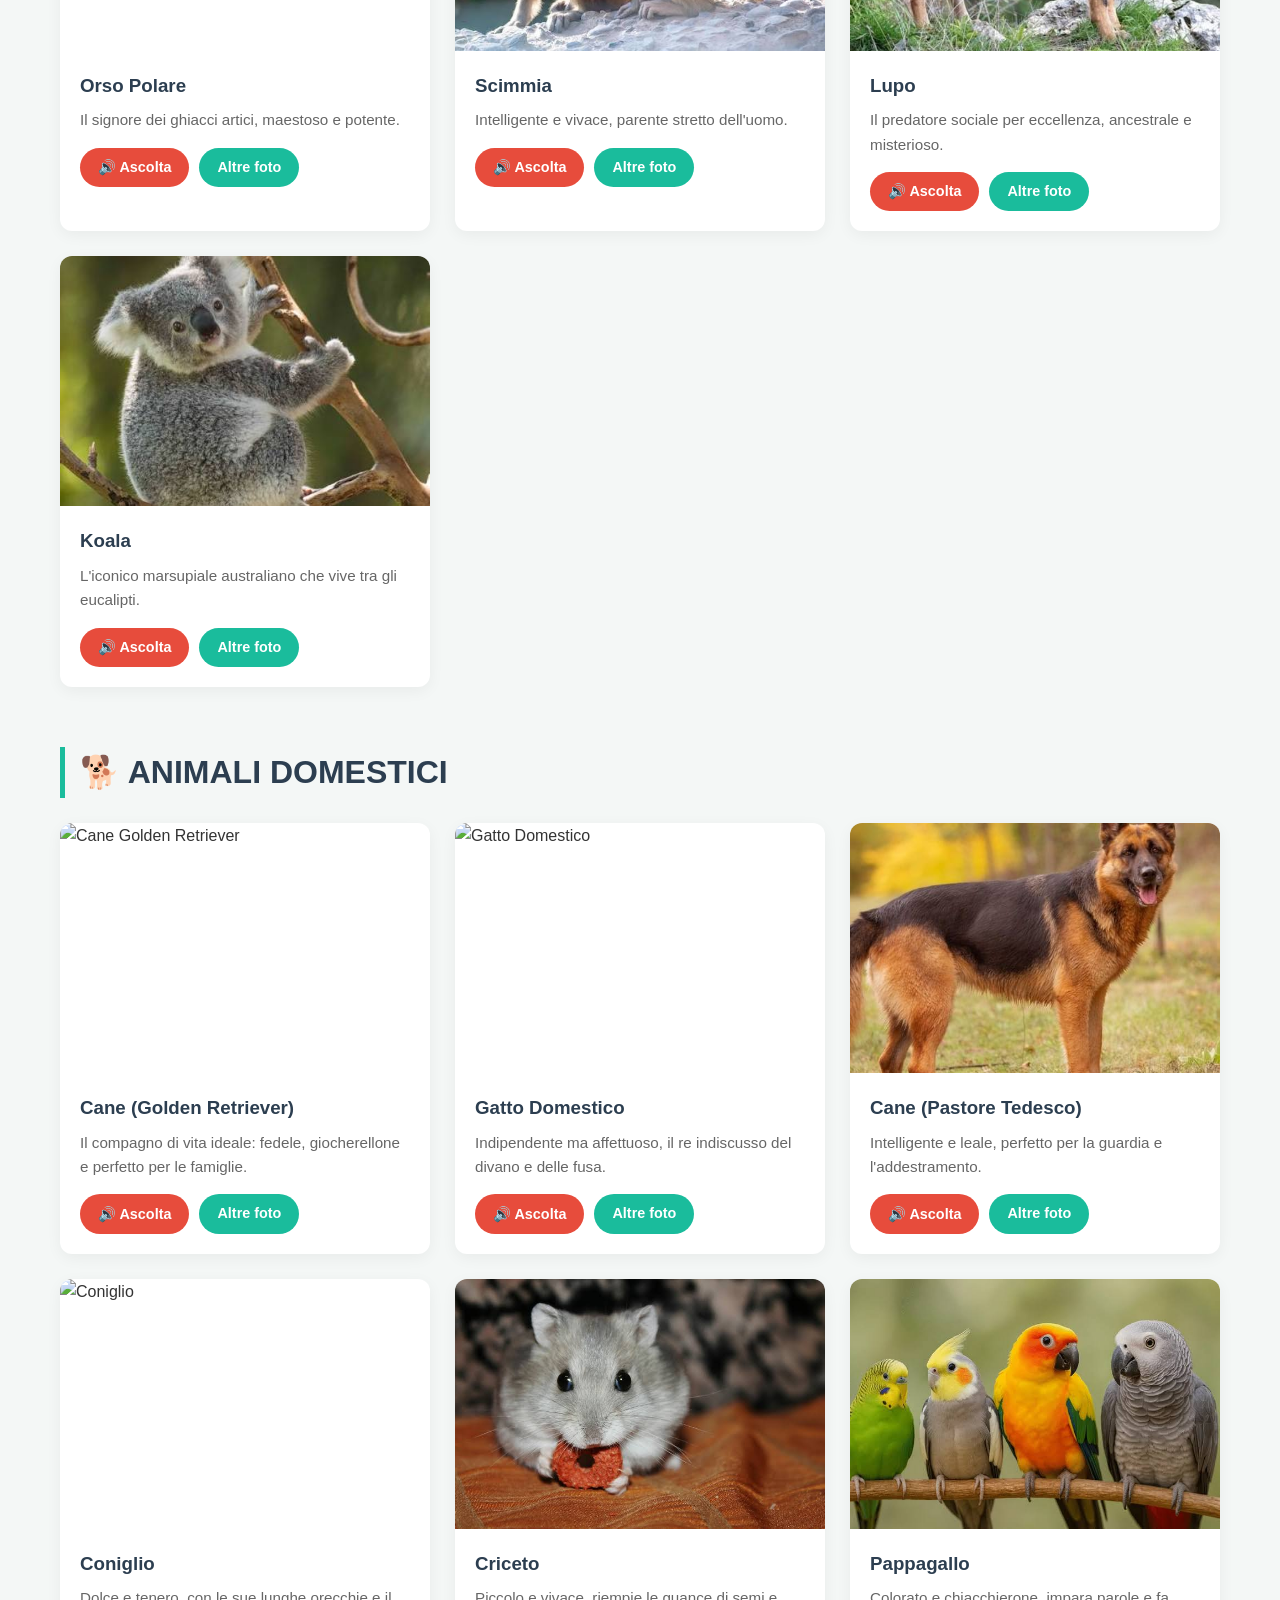
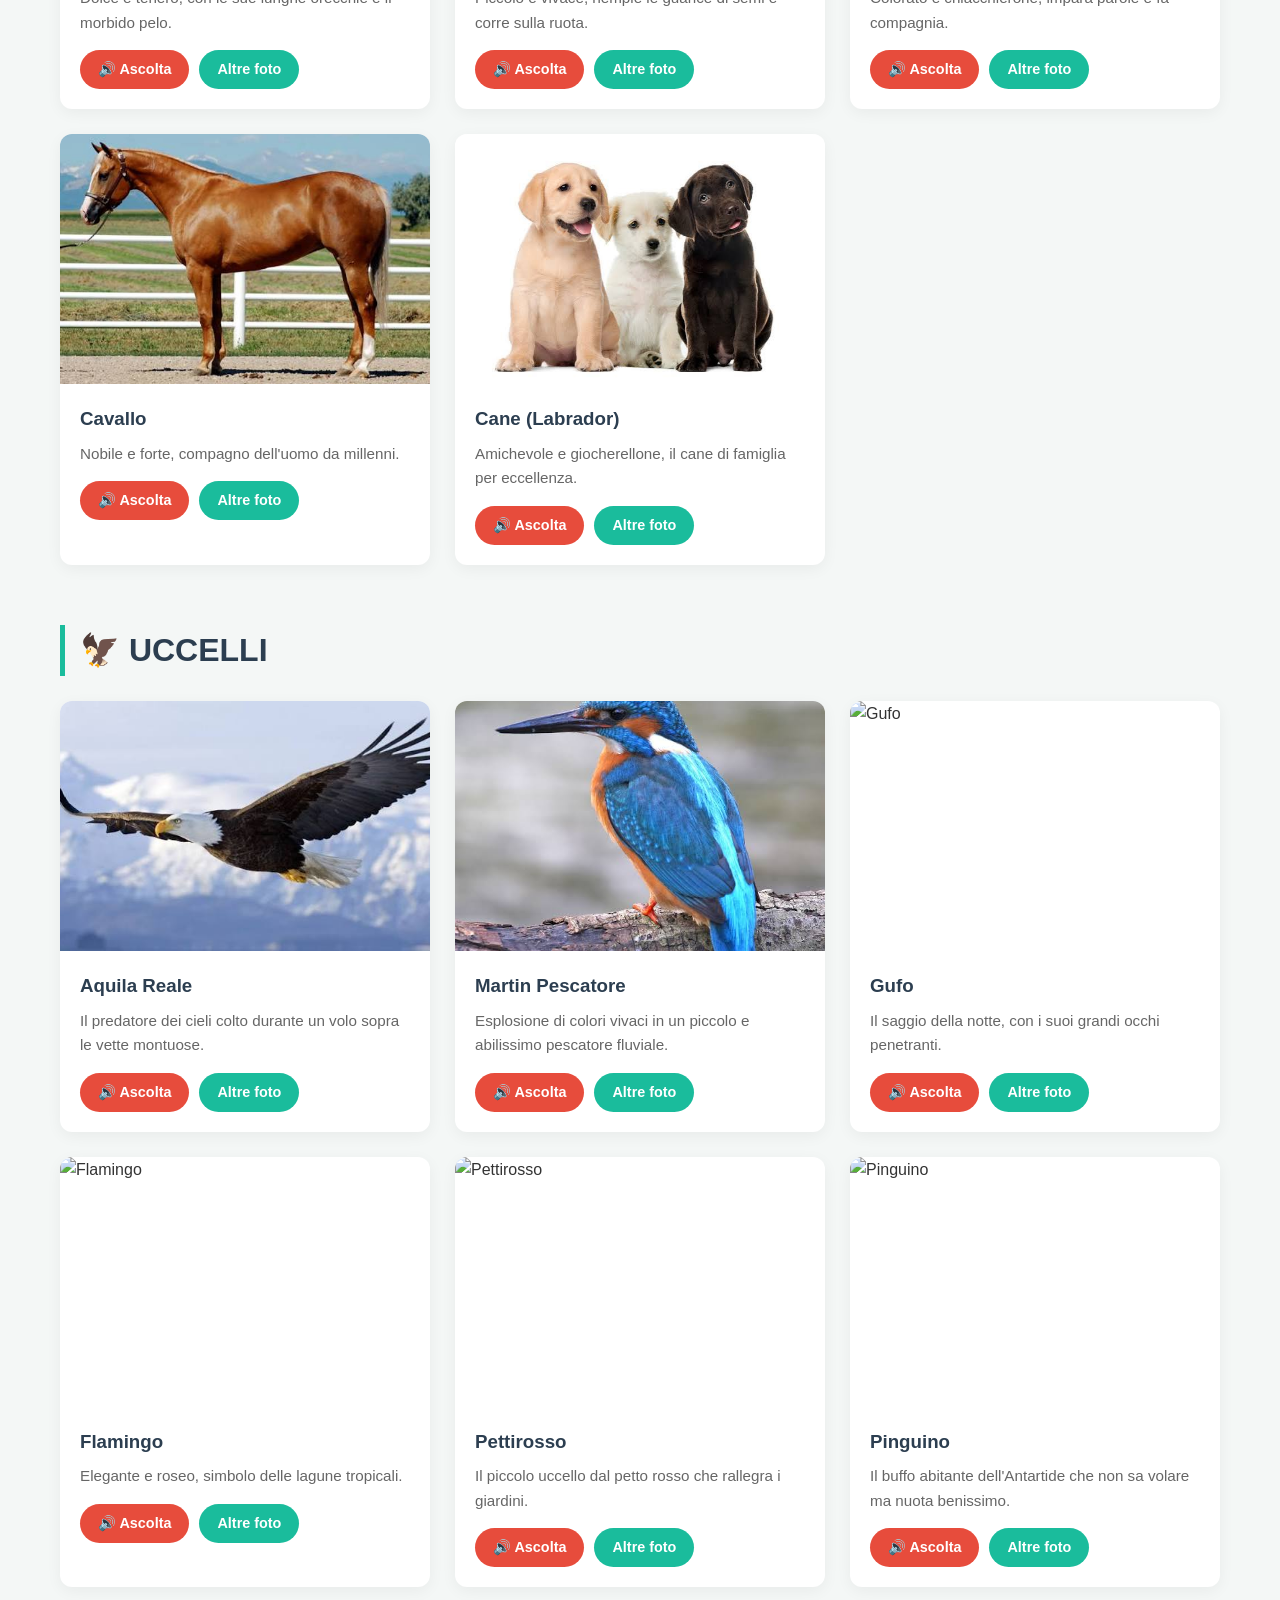
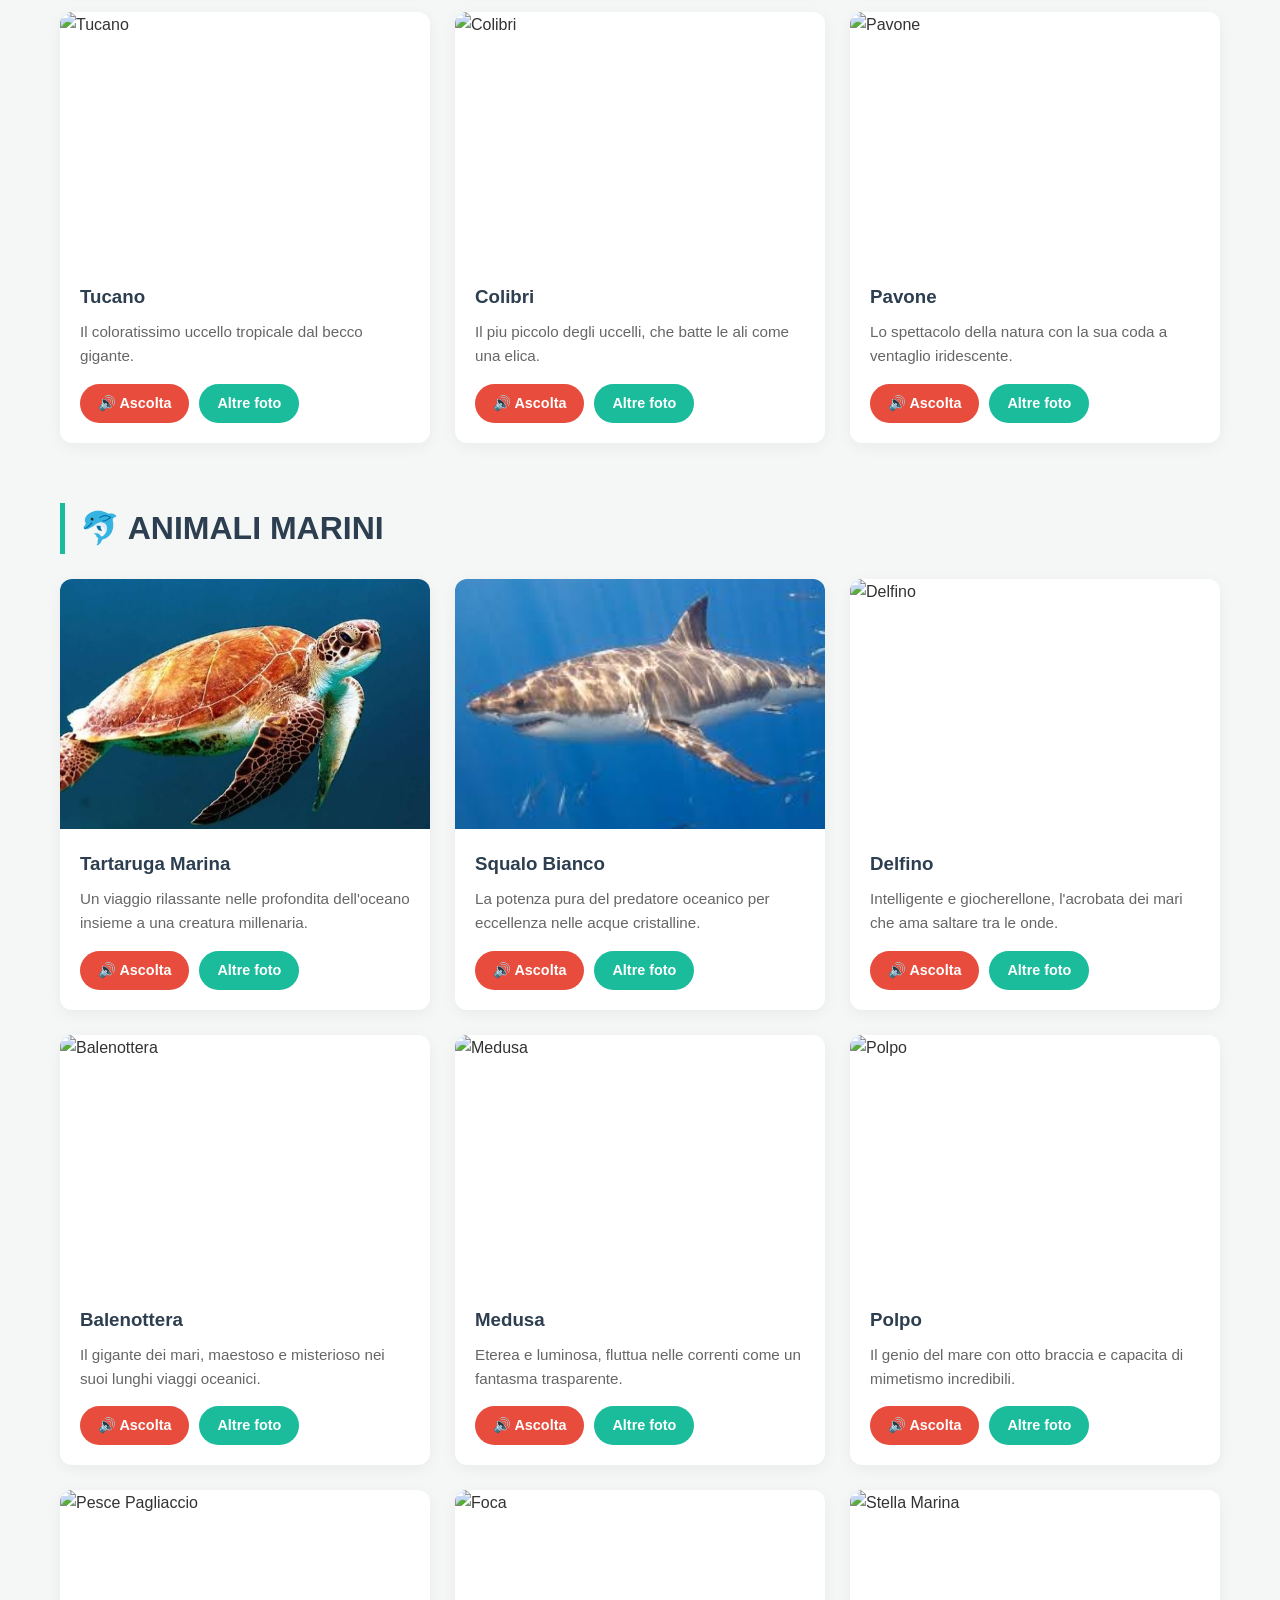
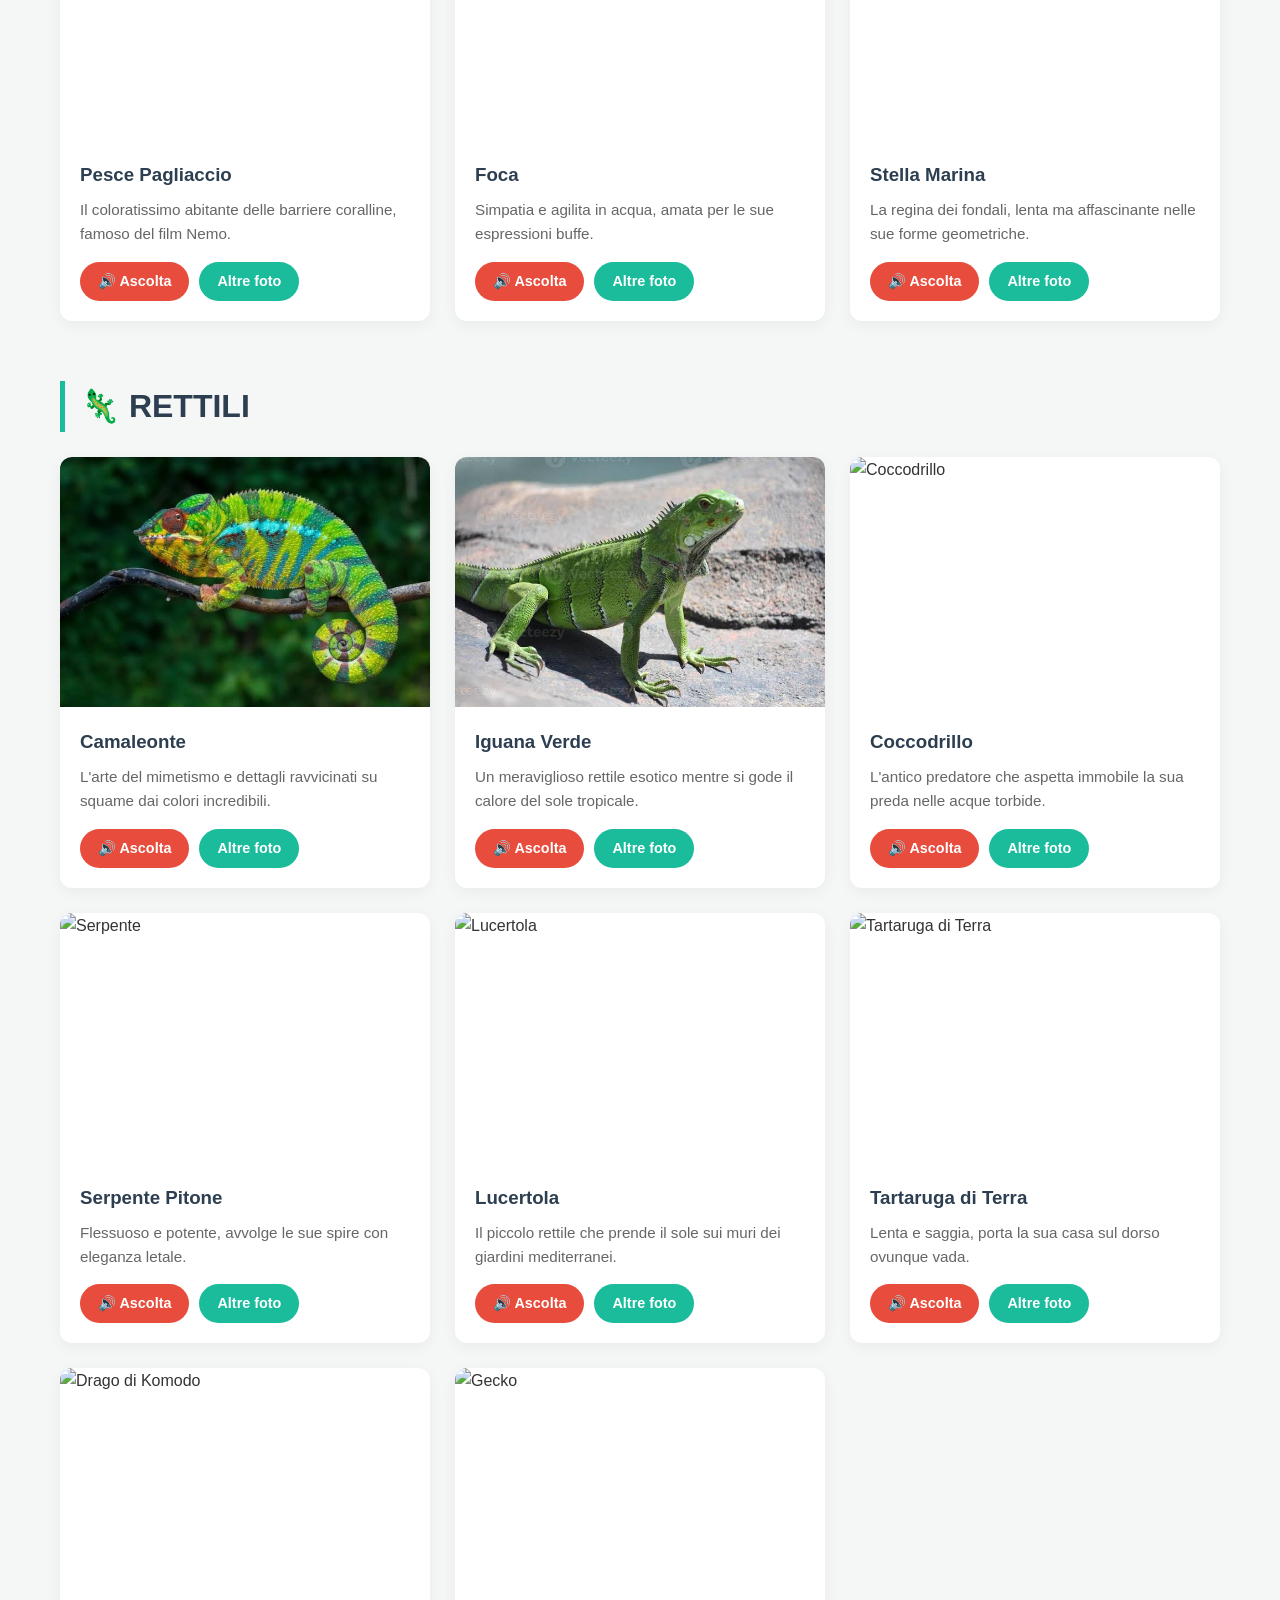
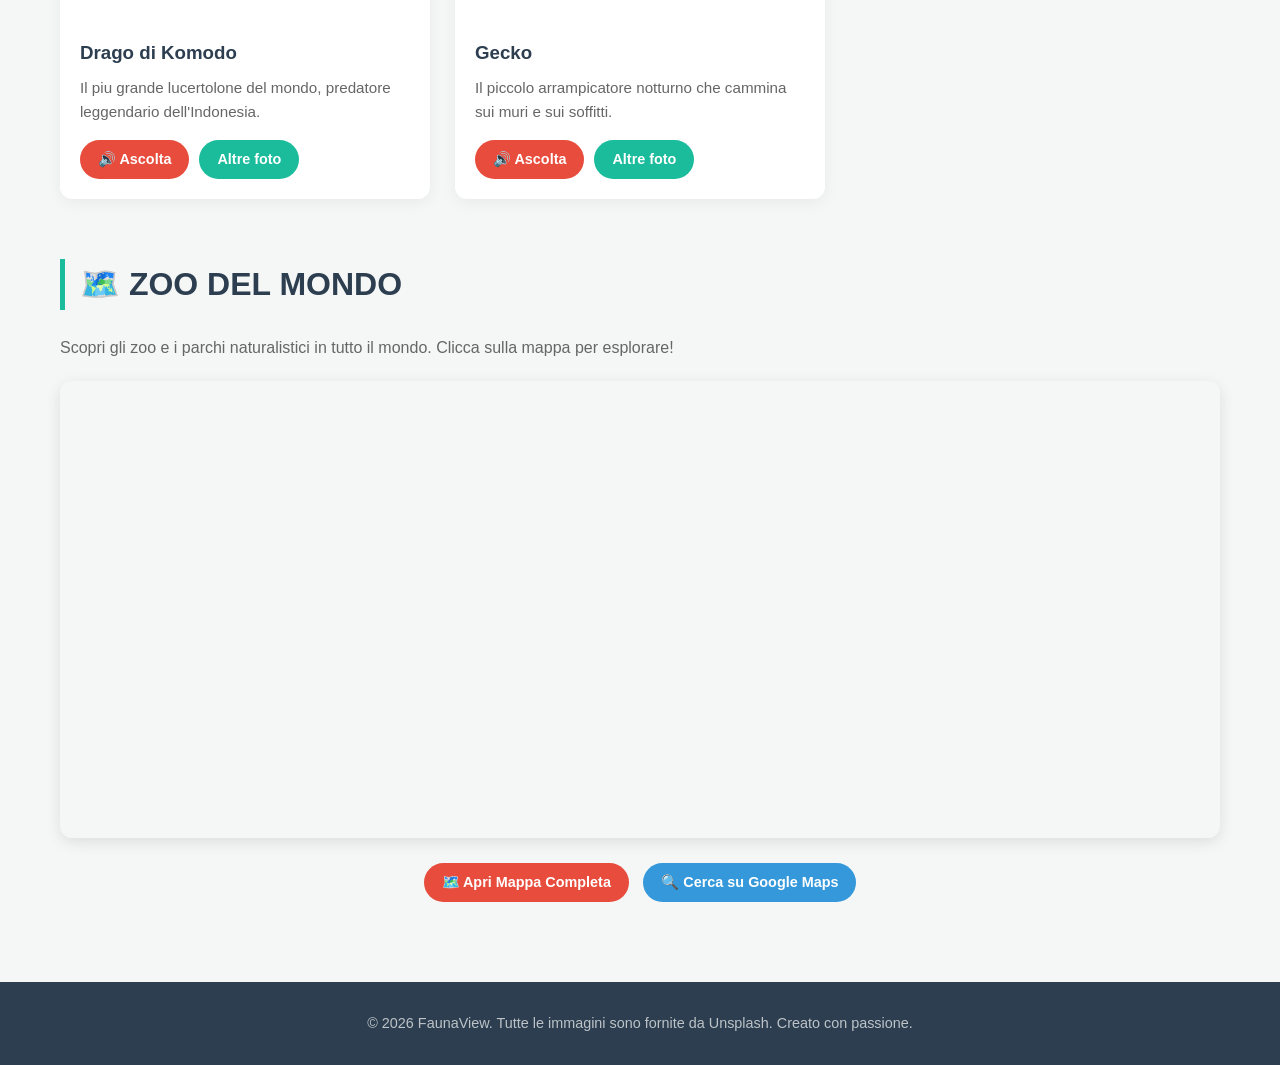
==== commit 130f8f31: "Aggiunto pulsante audio per ogni animale che riproduce il suono corrispondente" ====
--- a/CLICCA.html
+++ b/CLICCA.html
@@ -1,26 +1,12 @@
-
-
-
-
-
-
-
-
-
-
-
-
-
-<!DOCTYPE html>
+﻿<!DOCTYPE html>
 <html lang="it">
 <head>
     <meta charset="UTF-8">
     <meta name="viewport" content="width=device-width, initial-scale=1.0">
     <title>FaunaView - Galleria Animali</title>
-    <link rel="icon" href="data:image/svg+xml,<svg xmlns=%22http://www.w3.org/2000/svg%22 viewBox=%220 0 100 100%22><text y=%22.9em%22 font-size=%2290%22>��ɥ</text></svg>">
-    
+    <link rel="icon" href="data:image/svg+xml,<svg xmlns=%22http://www.w3.org/2000/svg%22 viewBox=%220 0 100 100%22><text y=%22.9em%22 font-size=%2290%22>🐾</text></svg>">
+    <link rel="stylesheet" href="CLICCA.css">
     <style>
-        /* --- STILI GENERALI --- */
         * {
             margin: 0;
             padding: 0;
@@ -34,7 +20,6 @@
             line-height: 1.6;
         }
 
-        /* --- Sfondo della Pagina Principale --- */
         header {
             background-image: linear-gradient(rgba(0, 0, 0, 0.5), rgba(0, 0, 0, 0.5)), url('https://images.unsplash.com/photo-1546182990-dffeafbe841d?auto=format&fit=crop&w=1920&q=80');
             background-size: cover;
@@ -56,7 +41,6 @@
             opacity: 0.9;
         }
 
-        /* --- NAVIGAZIONE --- */
         nav {
             background-color: #2c3e50;
             position: sticky;
@@ -86,7 +70,6 @@
             color: #2c3e50;
         }
 
-        /* --- CONTENUTO PRINCIPALE --- */
         main {
             max-width: 1200px;
             margin: 40px auto;
@@ -95,7 +78,7 @@
 
         .category-section {
             margin-bottom: 60px;
-            scroll-margin-top: 70px; /* Evita che il menu fisso copra il titolo quando clicchi */
+            scroll-margin-top: 70px;
         }
 
         .category-title {
@@ -107,7 +90,6 @@
             text-transform: uppercase;
         }
 
-        /* --- GRIGLIA DELLE IMMAGINI --- */
         .image-grid {
             display: grid;
             grid-template-columns: repeat(auto-fit, minmax(300px, 1fr));
@@ -130,7 +112,7 @@
         .animal-card img {
             width: 100%;
             height: 250px;
-            object-fit: cover; /* Taglia l'immagine perfettamente senza distorcerla */
+            object-fit: cover;
             display: block;
         }
 
@@ -149,7 +131,12 @@
             margin-bottom: 15px;
         }
 
-        /* Bottone d'azione */
+        .btn-container {
+            display: flex;
+            gap: 10px;
+            flex-wrap: wrap;
+        }
+
         .btn-view {
             display: inline-block;
             background-color: #1abc9c;
@@ -166,7 +153,45 @@
             background-color: #16a085;
         }
 
-        /* --- PI+� DI PAGINA --- */
+        .btn-sound {
+            display: inline-flex;
+            align-items: center;
+            gap: 5px;
+            background-color: #e74c3c;
+            color: white;
+            border: none;
+            padding: 8px 18px;
+            border-radius: 25px;
+            font-size: 0.9rem;
+            font-weight: 600;
+            cursor: pointer;
+            transition: background 0.2s, transform 0.1s;
+        }
+
+        .btn-sound:hover {
+            background-color: #c0392b;
+        }
+
+        .btn-sound:active {
+            transform: scale(0.95);
+        }
+
+        .btn-sound.playing {
+            background-color: #f39c12;
+            animation: pulse 0.5s infinite;
+        }
+
+        @keyframes pulse {
+            0%, 100% { transform: scale(1); }
+            50% { transform: scale(1.05); }
+        }
+
+        .map-container {
+            border-radius: 12px;
+            overflow: hidden;
+            box-shadow: 0 4px 15px rgba(0,0,0,0.1);
+        }
+
         footer {
             background-color: #2c3e50;
             color: #bdc3c7;
@@ -178,12 +203,6 @@
         footer p {
             font-size: 0.9rem;
         }
-
-        .map-container {
-            border-radius: 12px;
-            overflow: hidden;
-            box-shadow: 0 4px 15px rgba(0,0,0,0.1);
-        }
     </style>
 </head>
 <body>
@@ -195,8 +214,8 @@
 
     <nav>
         <ul>
-            <li><a href="#domestici">Animali Domestici</a></li> 
-            <li><a href="#Selvatici">Selvatici</a></li>
+            <li><a href="#selvatici">Selvatici</a></li>
+            <li><a href="#domestici">Animali Domestici</a></li>
             <li><a href="#uccelli">Uccelli</a></li>
             <li><a href="#marini">Animali Marini</a></li>
             <li><a href="#rettili">Rettili</a></li>
@@ -206,23 +225,29 @@
 
     <main>
 
-        <section id="Selvatici" class="category-section">
-            <h2 class="category-title">���� Selvatici</h2>
+        <section id="selvatici" class="category-section">
+            <h2 class="category-title">🦁 Selvatici</h2>
             <div class="image-grid">
                 <div class="animal-card">
                     <img src="https://images.unsplash.com/photo-1546182990-dffeafbe841d?auto=format&fit=crop&w=600&q=80" alt="Leone">
                     <div class="animal-info">
                         <h3>Leone Africano</h3>
-                        <p>Il fiero re della savana catturato nella sua maestosit+� naturale.</p>
-                        <a href="https://unsplash.com/it/s/foto/leone" target="_blank" rel="noopener" class="btn-view">Altre foto</a>
+                        <p>Il fiero re della savana catturato nella sua maestosita naturale.</p>
+                        <div class="btn-container">
+                            <button class="btn-sound" onclick="playSound('leone')">🔊 Ascolta</button>
+                            <a href="https://unsplash.com/it/s/foto/leone" target="_blank" rel="noopener" class="btn-view">Altre foto</a>
+                        </div>
                     </div>
                 </div>
                 <div class="animal-card">
                     <img src="volpe2.jpg" alt="Volpe">
                     <div class="animal-info">
                         <h3>Volpe Rossa</h3>
-                        <p>Un incontro ravvicinato con uno dei Selvatici pi+� furbi e affascinanti del bosco.</p>
-                        <a href="https://unsplash.com/it/s/foto/volpe" target="_blank" rel="noopener" class="btn-view">Altre foto</a>
+                        <p>Un incontro ravvicinato con uno dei Selvatici piu furbi e affascinanti del bosco.</p>
+                        <div class="btn-container">
+                            <button class="btn-sound" onclick="playSound('volpe')">🔊 Ascolta</button>
+                            <a href="https://unsplash.com/it/s/foto/volpe" target="_blank" rel="noopener" class="btn-view">Altre foto</a>
+                        </div>
                     </div>
                 </div>
                 <div class="animal-card">
@@ -230,15 +255,21 @@
                     <div class="animal-info">
                         <h3>Elefante Africano</h3>
                         <p>Il gigante gentile delle savane africane, simbolo di saggezza e memoria.</p>
-                        <a href="https://unsplash.com/it/s/foto/elefante" target="_blank" rel="noopener" class="btn-view">Altre foto</a>
+                        <div class="btn-container">
+                            <button class="btn-sound" onclick="playSound('elefante')">🔊 Ascolta</button>
+                            <a href="https://unsplash.com/it/s/foto/elefante" target="_blank" rel="noopener" class="btn-view">Altre foto</a>
+                        </div>
                     </div>
                 </div>
                 <div class="animal-card">
                     <img src="giraffa.jpg" alt="Giraffa">
                     <div class="animal-info">
                         <h3>Giraffa</h3>
-                        <p>L'animale pi+� alto del mondo che brucia tra gli alberi della savana.</p>
-                        <a href="https://unsplash.com/it/s/foto/giraffa" target="_blank" rel="noopener" class="btn-view">Altre foto</a>
+                        <p>L'animale piu alto del mondo che bruca tra gli alberi della savana.</p>
+                        <div class="btn-container">
+                            <button class="btn-sound" onclick="playSound('giraffa')">🔊 Ascolta</button>
+                            <a href="https://unsplash.com/it/s/foto/giraffa" target="_blank" rel="noopener" class="btn-view">Altre foto</a>
+                        </div>
                     </div>
                 </div>
                 <div class="animal-card">
@@ -246,7 +277,10 @@
                     <div class="animal-info">
                         <h3>Zebra</h3>
                         <p>Elegante e unica, ogni esemplare ha un pattern di strisce diverso.</p>
-                        <a href="https://unsplash.com/it/s/foto/zebra" target="_blank" rel="noopener" class="btn-view">Altre foto</a>
+                        <div class="btn-container">
+                            <button class="btn-sound" onclick="playSound('zebra')">🔊 Ascolta</button>
+                            <a href="https://unsplash.com/it/s/foto/zebra" target="_blank" rel="noopener" class="btn-view">Altre foto</a>
+                        </div>
                     </div>
                 </div>
                 <div class="animal-card">
@@ -254,7 +288,10 @@
                     <div class="animal-info">
                         <h3>Tigre del Bengala</h3>
                         <p>Il maestoso felino maculato delle foreste asiatiche.</p>
-                        <a href="https://unsplash.com/it/s/foto/tigre" target="_blank" rel="noopener" class="btn-view">Altre foto</a>
+                        <div class="btn-container">
+                            <button class="btn-sound" onclick="playSound('tigre')">🔊 Ascolta</button>
+                            <a href="https://unsplash.com/it/s/foto/tigre" target="_blank" rel="noopener" class="btn-view">Altre foto</a>
+                        </div>
                     </div>
                 </div>
                 <div class="animal-card">
@@ -262,7 +299,10 @@
                     <div class="animal-info">
                         <h3>Orso Polare</h3>
                         <p>Il signore dei ghiacci artici, maestoso e potente.</p>
-                        <a href="https://unsplash.com/it/s/foto/orso-polare" target="_blank" rel="noopener" class="btn-view">Altre foto</a>
+                        <div class="btn-container">
+                            <button class="btn-sound" onclick="playSound('orso')">🔊 Ascolta</button>
+                            <a href="https://unsplash.com/it/s/foto/orso-polare" target="_blank" rel="noopener" class="btn-view">Altre foto</a>
+                        </div>
                     </div>
                 </div>
                 <div class="animal-card">
@@ -270,7 +310,10 @@
                     <div class="animal-info">
                         <h3>Scimmia</h3>
                         <p>Intelligente e vivace, parente stretto dell'uomo.</p>
-                        <a href="https://unsplash.com/it/s/foto/scimmia" target="_blank" rel="noopener" class="btn-view">Altre foto</a>
+                        <div class="btn-container">
+                            <button class="btn-sound" onclick="playSound('scimmia')">🔊 Ascolta</button>
+                            <a href="https://unsplash.com/it/s/foto/scimmia" target="_blank" rel="noopener" class="btn-view">Altre foto</a>
+                        </div>
                     </div>
                 </div>
                 <div class="animal-card">
@@ -278,7 +321,10 @@
                     <div class="animal-info">
                         <h3>Lupo</h3>
                         <p>Il predatore sociale per eccellenza, ancestrale e misterioso.</p>
-                        <a href="https://unsplash.com/it/s/foto/lupo" target="_blank" rel="noopener" class="btn-view">Altre foto</a>
+                        <div class="btn-container">
+                            <button class="btn-sound" onclick="playSound('lupo')">🔊 Ascolta</button>
+                            <a href="https://unsplash.com/it/s/foto/lupo" target="_blank" rel="noopener" class="btn-view">Altre foto</a>
+                        </div>
                     </div>
                 </div>
                 <div class="animal-card">
@@ -286,21 +332,27 @@
                     <div class="animal-info">
                         <h3>Koala</h3>
                         <p>L'iconico marsupiale australiano che vive tra gli eucalipti.</p>
-                        <a href="https://unsplash.com/it/s/foto/koala" target="_blank" rel="noopener" class="btn-view">Altre foto</a>
+                        <div class="btn-container">
+                            <button class="btn-sound" onclick="playSound('koala')">🔊 Ascolta</button>
+                            <a href="https://unsplash.com/it/s/foto/koala" target="_blank" rel="noopener" class="btn-view">Altre foto</a>
+                        </div>
                     </div>
                 </div>
             </div>
         </section>
 
         <section id="domestici" class="category-section">
-            <h2 class="category-title">���� Animali Domestici</h2>
+            <h2 class="category-title">🐕 Animali Domestici</h2>
             <div class="image-grid">
                 <div class="animal-card">
                     <img src="https://images.unsplash.com/photo-1552053831-71594a27632d?auto=format&fit=crop&w=600&q=80" alt="Cane Golden Retriever">
                     <div class="animal-info">
                         <h3>Cane (Golden Retriever)</h3>
                         <p>Il compagno di vita ideale: fedele, giocherellone e perfetto per le famiglie.</p>
-                        <a href="https://unsplash.com/it/s/foto/cane" target="_blank" rel="noopener" class="btn-view">Altre foto</a>
+                        <div class="btn-container">
+                            <button class="btn-sound" onclick="playSound('cane')">🔊 Ascolta</button>
+                            <a href="https://unsplash.com/it/s/foto/cane" target="_blank" rel="noopener" class="btn-view">Altre foto</a>
+                        </div>
                     </div>
                 </div>
                 <div class="animal-card">
@@ -308,7 +360,10 @@
                     <div class="animal-info">
                         <h3>Gatto Domestico</h3>
                         <p>Indipendente ma affettuoso, il re indiscusso del divano e delle fusa.</p>
-                        <a href="https://unsplash.com/it/s/foto/gatto" target="_blank" rel="noopener" class="btn-view">Altre foto</a>
+                        <div class="btn-container">
+                            <button class="btn-sound" onclick="playSound('gatto')">🔊 Ascolta</button>
+                            <a href="https://unsplash.com/it/s/foto/gatto" target="_blank" rel="noopener" class="btn-view">Altre foto</a>
+                        </div>
                     </div>
                 </div>
                 <div class="animal-card">
@@ -316,15 +371,21 @@
                     <div class="animal-info">
                         <h3>Cane (Pastore Tedesco)</h3>
                         <p>Intelligente e leale, perfetto per la guardia e l'addestramento.</p>
-                        <a href="https://unsplash.com/it/s/foto/cane" target="_blank" rel="noopener" class="btn-view">Altre foto</a>
-                    </div>
-                </div>
-                <div class="animal-card">
-                    <img src="https://images.unsplash.com/photo-1573865526732-06d8e3e4a2c7?auto=format&fit=crop&w=600&q=80" alt="Coniglio">
+                        <div class="btn-container">
+                            <button class="btn-sound" onclick="playSound('cane')">🔊 Ascolta</button>
+                            <a href="https://unsplash.com/it/s/foto/cane" target="_blank" rel="noopener" class="btn-view">Altre foto</a>
+                        </div>
+                    </div>
+                </div>
+                <div class="animal-card">
+                    <img src="coniglio.jpg" alt="Coniglio">
                     <div class="animal-info">
                         <h3>Coniglio</h3>
                         <p>Dolce e tenero, con le sue lunghe orecchie e il morbido pelo.</p>
-                        <a href="https://unsplash.com/it/s/foto/coniglio" target="_blank" rel="noopener" class="btn-view">Altre foto</a>
+                        <div class="btn-container">
+                            <button class="btn-sound" onclick="playSound('coniglio')">🔊 Ascolta</button>
+                            <a href="https://unsplash.com/it/s/foto/coniglio" target="_blank" rel="noopener" class="btn-view">Altre foto</a>
+                        </div>
                     </div>
                 </div>
                 <div class="animal-card">
@@ -332,7 +393,10 @@
                     <div class="animal-info">
                         <h3>Criceto</h3>
                         <p>Piccolo e vivace, riempie le guance di semi e corre sulla ruota.</p>
-                        <a href="https://unsplash.com/it/s/foto/criceto" target="_blank" rel="noopener" class="btn-view">Altre foto</a>
+                        <div class="btn-container">
+                            <button class="btn-sound" onclick="playSound('criceto')">🔊 Ascolta</button>
+                            <a href="https://unsplash.com/it/s/foto/criceto" target="_blank" rel="noopener" class="btn-view">Altre foto</a>
+                        </div>
                     </div>
                 </div>
                 <div class="animal-card">
@@ -340,7 +404,10 @@
                     <div class="animal-info">
                         <h3>Pappagallo</h3>
                         <p>Colorato e chiacchierone, impara parole e fa compagnia.</p>
-                        <a href="https://unsplash.com/it/s/foto/pappagallo" target="_blank" rel="noopener" class="btn-view">Altre foto</a>
+                        <div class="btn-container">
+                            <button class="btn-sound" onclick="playSound('pappagallo')">🔊 Ascolta</button>
+                            <a href="https://unsplash.com/it/s/foto/pappagallo" target="_blank" rel="noopener" class="btn-view">Altre foto</a>
+                        </div>
                     </div>
                 </div>
                 <div class="animal-card">
@@ -348,7 +415,10 @@
                     <div class="animal-info">
                         <h3>Cavallo</h3>
                         <p>Nobile e forte, compagno dell'uomo da millenni.</p>
-                        <a href="https://unsplash.com/it/s/foto/cavallo" target="_blank" rel="noopener" class="btn-view">Altre foto</a>
+                        <div class="btn-container">
+                            <button class="btn-sound" onclick="playSound('cavallo')">🔊 Ascolta</button>
+                            <a href="https://unsplash.com/it/s/foto/cavallo" target="_blank" rel="noopener" class="btn-view">Altre foto</a>
+                        </div>
                     </div>
                 </div>
                 <div class="animal-card">
@@ -356,21 +426,27 @@
                     <div class="animal-info">
                         <h3>Cane (Labrador)</h3>
                         <p>Amichevole e giocherellone, il cane di famiglia per eccellenza.</p>
-                        <a href="https://unsplash.com/it/s/foto/cane" target="_blank" rel="noopener" class="btn-view">Altre foto</a>
+                        <div class="btn-container">
+                            <button class="btn-sound" onclick="playSound('cane')">🔊 Ascolta</button>
+                            <a href="https://unsplash.com/it/s/foto/cane" target="_blank" rel="noopener" class="btn-view">Altre foto</a>
+                        </div>
                     </div>
                 </div>
             </div>
         </section>
 
         <section id="uccelli" class="category-section">
-            <h2 class="category-title">���� Uccelli</h2>
+            <h2 class="category-title">🦅 Uccelli</h2>
             <div class="image-grid">
                 <div class="animal-card">
                     <img src="aquila.jpg" alt="Aquila">
                     <div class="animal-info">
                         <h3>Aquila Reale</h3>
                         <p>Il predatore dei cieli colto durante un volo sopra le vette montuose.</p>
-                        <a href="https://unsplash.com/it/s/foto/aquila" target="_blank" rel="noopener" class="btn-view">Altre foto</a>
+                        <div class="btn-container">
+                            <button class="btn-sound" onclick="playSound('aquila')">🔊 Ascolta</button>
+                            <a href="https://unsplash.com/it/s/foto/aquila" target="_blank" rel="noopener" class="btn-view">Altre foto</a>
+                        </div>
                     </div>
                 </div>
                 <div class="animal-card">
@@ -378,77 +454,104 @@
                     <div class="animal-info">
                         <h3>Martin Pescatore</h3>
                         <p>Esplosione di colori vivaci in un piccolo e abilissimo pescatore fluviale.</p>
-                        <a href="https://unsplash.com/it/s/foto/martin-pescatore" target="_blank" rel="noopener" class="btn-view">Altre foto</a>
-                    </div>
-                </div>
-                <div class="animal-card">
-                    <img src="https://images.unsplash.com/photo-1552728089-57bdde30beb3?auto=format&fit=crop&w=600&q=80" alt="Gufo">
+                        <div class="btn-container">
+                            <button class="btn-sound" onclick="playSound('uccello')">🔊 Ascolta</button>
+                            <a href="https://unsplash.com/it/s/foto/martin-pescatore" target="_blank" rel="noopener" class="btn-view">Altre foto</a>
+                        </div>
+                    </div>
+                </div>
+                <div class="animal-card">
+                    <img src="gufo.jpg" alt="Gufo">
                     <div class="animal-info">
                         <h3>Gufo</h3>
                         <p>Il saggio della notte, con i suoi grandi occhi penetranti.</p>
-                        <a href="https://unsplash.com/it/s/foto/gufo" target="_blank" rel="noopener" class="btn-view">Altre foto</a>
-                    </div>
-                </div>
-                <div class="animal-card">
-                    <img src="https://images.unsplash.com/photo-1551085254-e96b210db58a?auto=format&fit=crop&w=600&q=80" alt="Flamingo">
+                        <div class="btn-container">
+                            <button class="btn-sound" onclick="playSound('gufo')">🔊 Ascolta</button>
+                            <a href="https://unsplash.com/it/s/foto/gufo" target="_blank" rel="noopener" class="btn-view">Altre foto</a>
+                        </div>
+                    </div>
+                </div>
+                <div class="animal-card">
+                    <img src="fenicottero.jpg" alt="Flamingo">
                     <div class="animal-info">
                         <h3>Flamingo</h3>
                         <p>Elegante e roseo, simbolo delle lagune tropicali.</p>
-                        <a href="https://unsplash.com/it/s/foto/flamingo" target="_blank" rel="noopener" class="btn-view">Altre foto</a>
-                    </div>
-                </div>
-                <div class="animal-card">
-                    <img src="https://images.unsplash.com/photo-1444464666488-a1d7f6f6e849?auto=format&fit=crop&w=600&q=80" alt="Pettirosso">
+                        <div class="btn-container">
+                            <button class="btn-sound" onclick="playSound('fenicottero')">🔊 Ascolta</button>
+                            <a href="https://unsplash.com/it/s/foto/flamingo" target="_blank" rel="noopener" class="btn-view">Altre foto</a>
+                        </div>
+                    </div>
+                </div>
+                <div class="animal-card">
+                    <img src="pettirosso.jpg" alt="Pettirosso">
                     <div class="animal-info">
                         <h3>Pettirosso</h3>
                         <p>Il piccolo uccello dal petto rosso che rallegra i giardini.</p>
-                        <a href="https://unsplash.com/it/s/foto/pettirosso" target="_blank" rel="noopener" class="btn-view">Altre foto</a>
-                    </div>
-                </div>
-                <div class="animal-card">
-                    <img src="https://images.unsplash.com/photo-1518709766631-a6a7f45921c3?auto=format&fit=crop&w=600&q=80" alt="Pinguino">
+                        <div class="btn-container">
+                            <button class="btn-sound" onclick="playSound('pettirosso')">🔊 Ascolta</button>
+                            <a href="https://unsplash.com/it/s/foto/pettirosso" target="_blank" rel="noopener" class="btn-view">Altre foto</a>
+                        </div>
+                    </div>
+                </div>
+                <div class="animal-card">
+                    <img src="pinguino.jpg" alt="Pinguino">
                     <div class="animal-info">
                         <h3>Pinguino</h3>
                         <p>Il buffo abitante dell'Antartide che non sa volare ma nuota benissimo.</p>
-                        <a href="https://unsplash.com/it/s/foto/pinguino" target="_blank" rel="noopener" class="btn-view">Altre foto</a>
-                    </div>
-                </div>
-                <div class="animal-card">
-                    <img src="https://images.unsplash.com/photo-1591198936750-16d8e15edb9e?auto=format&fit=crop&w=600&q=80" alt="Tucano">
+                        <div class="btn-container">
+                            <button class="btn-sound" onclick="playSound('pinguino')">🔊 Ascolta</button>
+                            <a href="https://unsplash.com/it/s/foto/pinguino" target="_blank" rel="noopener" class="btn-view">Altre foto</a>
+                        </div>
+                    </div>
+                </div>
+                <div class="animal-card">
+                    <img src="tucano.jpg" alt="Tucano">
                     <div class="animal-info">
                         <h3>Tucano</h3>
                         <p>Il coloratissimo uccello tropicale dal becco gigante.</p>
-                        <a href="https://unsplash.com/it/s/foto/tucano" target="_blank" rel="noopener" class="btn-view">Altre foto</a>
-                    </div>
-                </div>
-                <div class="animal-card">
-                    <img src="https://images.unsplash.com/photo-1591604129939-f1efa4d9f7fa?auto=format&fit=crop&w=600&q=80" alt="Colibr+�">
-                    <div class="animal-info">
-                        <h3>Colibr+�</h3>
-                        <p>Il pi+� piccolo degli uccelli, che batte le ali come una elica.</p>
-                        <a href="https://unsplash.com/it/s/foto/colibri" target="_blank" rel="noopener" class="btn-view">Altre foto</a>
-                    </div>
-                </div>
-                <div class="animal-card">
-                    <img src="https://images.unsplash.com/photo-1591198936391-46ac95f9ab4f?auto=format&fit=crop&w=600&q=80" alt="Pavone">
+                        <div class="btn-container">
+                            <button class="btn-sound" onclick="playSound('tucano')">🔊 Ascolta</button>
+                            <a href="https://unsplash.com/it/s/foto/tucano" target="_blank" rel="noopener" class="btn-view">Altre foto</a>
+                        </div>
+                    </div>
+                </div>
+                <div class="animal-card">
+                    <img src="colibri.jpg" alt="Colibri">
+                    <div class="animal-info">
+                        <h3>Colibri</h3>
+                        <p>Il piu piccolo degli uccelli, che batte le ali come una elica.</p>
+                        <div class="btn-container">
+                            <button class="btn-sound" onclick="playSound('colibri')">🔊 Ascolta</button>
+                            <a href="https://unsplash.com/it/s/foto/colibri" target="_blank" rel="noopener" class="btn-view">Altre foto</a>
+                        </div>
+                    </div>
+                </div>
+                <div class="animal-card">
+                    <img src="pavone.jpg" alt="Pavone">
                     <div class="animal-info">
                         <h3>Pavone</h3>
                         <p>Lo spettacolo della natura con la sua coda a ventaglio iridescente.</p>
-                        <a href="https://unsplash.com/it/s/foto/pavone" target="_blank" rel="noopener" class="btn-view">Altre foto</a>
+                        <div class="btn-container">
+                            <button class="btn-sound" onclick="playSound('pavone')">🔊 Ascolta</button>
+                            <a href="https://unsplash.com/it/s/foto/pavone" target="_blank" rel="noopener" class="btn-view">Altre foto</a>
+                        </div>
                     </div>
                 </div>
             </div>
         </section>
 
         <section id="marini" class="category-section">
-            <h2 class="category-title">��ɼ Animali Marini</h2>
+            <h2 class="category-title">🐬 Animali Marini</h2>
             <div class="image-grid">
                 <div class="animal-card">
                     <img src="Tartaruga Marina.jpg" alt="Tartaruga Marina">
                     <div class="animal-info">
                         <h3>Tartaruga Marina</h3>
-                        <p>Un viaggio rilassante nelle profondit+� dell'oceano insieme a una creatura millenaria.</p>
-                        <a href="https://unsplash.com/it/s/foto/tartaruga-marina" target="_blank" rel="noopener" class="btn-view">Altre foto</a>
+                        <p>Un viaggio rilassante nelle profondita dell'oceano insieme a una creatura millenaria.</p>
+                        <div class="btn-container">
+                            <button class="btn-sound" onclick="playSound('tartaruga')">🔊 Ascolta</button>
+                            <a href="https://unsplash.com/it/s/foto/tartaruga-marina" target="_blank" rel="noopener" class="btn-view">Altre foto</a>
+                        </div>
                     </div>
                 </div>
                 <div class="animal-card">
@@ -456,15 +559,21 @@
                     <div class="animal-info">
                         <h3>Squalo Bianco</h3>
                         <p>La potenza pura del predatore oceanico per eccellenza nelle acque cristalline.</p>
-                        <a href="https://unsplash.com/it/s/foto/squalo" target="_blank" rel="noopener" class="btn-view">Altre foto</a>
-                    </div>
-                </div>
-                <div class="animal-card">
-                    <img src="https://images.unsplash.com/photo-1607156631874-97877d09dc74?auto=format&fit=crop&w=600&q=80" alt="Delfino">
+                        <div class="btn-container">
+                            <button class="btn-sound" onclick="playSound('squalo')">🔊 Ascolta</button>
+                            <a href="https://unsplash.com/it/s/foto/squalo" target="_blank" rel="noopener" class="btn-view">Altre foto</a>
+                        </div>
+                    </div>
+                </div>
+                <div class="animal-card">
+                    <img src="delfino.jpg" alt="Delfino">
                     <div class="animal-info">
                         <h3>Delfino</h3>
                         <p>Intelligente e giocherellone, l'acrobata dei mari che ama saltare tra le onde.</p>
-                        <a href="https://unsplash.com/it/s/foto/delfino" target="_blank" rel="noopener" class="btn-view">Altre foto</a>
+                        <div class="btn-container">
+                            <button class="btn-sound" onclick="playSound('delfino')">🔊 Ascolta</button>
+                            <a href="https://unsplash.com/it/s/foto/delfino" target="_blank" rel="noopener" class="btn-view">Altre foto</a>
+                        </div>
                     </div>
                 </div>
                 <div class="animal-card">
@@ -472,69 +581,82 @@
                     <div class="animal-info">
                         <h3>Balenottera</h3>
                         <p>Il gigante dei mari, maestoso e misterioso nei suoi lunghi viaggi oceanici.</p>
-                        <a href="https://unsplash.com/it/s/foto/balena" target="_blank" rel="noopener" class="btn-view">Altre foto</a>
-                    </div>
-                </div>
-                <div class="animal-card">
-                    <img src="https://images.unsplash.com/photo-1545671913-6787d07d5c7b?auto=format&fit=crop&w=600&q=80" alt="Medusa">
+                        <div class="btn-container">
+                            <button class="btn-sound" onclick="playSound('balena')">🔊 Ascolta</button>
+                            <a href="https://unsplash.com/it/s/foto/balena" target="_blank" rel="noopener" class="btn-view">Altre foto</a>
+                        </div>
+                    </div>
+                </div>
+                <div class="animal-card">
+                    <img src="medusa.jpg" alt="Medusa">
                     <div class="animal-info">
                         <h3>Medusa</h3>
                         <p>Eterea e luminosa, fluttua nelle correnti come un fantasma trasparente.</p>
-                        <a href="https://unsplash.com/it/s/foto/medusa" target="_blank" rel="noopener" class="btn-view">Altre foto</a>
-                    </div>
-                </div>
-                <div class="animal-card">
-                    <img src="https://images.unsplash.com/photo-1544551763-46a013bb70d5?auto=format&fit=crop&w=600&q=80" alt="Polpo">
+                        <div class="btn-container">
+                            <button class="btn-sound" onclick="playSound('medusa')">🔊 Ascolta</button>
+                            <a href="https://unsplash.com/it/s/foto/medusa" target="_blank" rel="noopener" class="btn-view">Altre foto</a>
+                        </div>
+                    </div>
+                </div>
+                <div class="animal-card">
+                    <img src="polpo.jpg" alt="Polpo">
                     <div class="animal-info">
                         <h3>Polpo</h3>
-                        <p>Il genio del mare con otto braccia e capacit+� di mimetismo incredibili.</p>
-                        <a href="https://unsplash.com/it/s/foto/polpo" target="_blank" rel="noopener" class="btn-view">Altre foto</a>
-                    </div>
-                </div>
-                <div class="animal-card">
-                    <img src="https://images.unsplash.com/photo-1548725396-4f2c4c33873b?auto=format&fit=crop&w=600&q=80" alt="Pesce Pagliaccio">
+                        <p>Il genio del mare con otto braccia e capacita di mimetismo incredibili.</p>
+                        <div class="btn-container">
+                            <button class="btn-sound" onclick="playSound('polpo')">🔊 Ascolta</button>
+                            <a href="https://unsplash.com/it/s/foto/polpo" target="_blank" rel="noopener" class="btn-view">Altre foto</a>
+                        </div>
+                    </div>
+                </div>
+                <div class="animal-card">
+                    <img src="pagliaccio.jpg" alt="Pesce Pagliaccio">
                     <div class="animal-info">
                         <h3>Pesce Pagliaccio</h3>
                         <p>Il coloratissimo abitante delle barriere coralline, famoso del film Nemo.</p>
-                        <a href="https://unsplash.com/it/s/foto/pesce" target="_blank" rel="noopener" class="btn-view">Altre foto</a>
-                    </div>
-                </div>
-                <div class="animal-card">
-                    <img src="https://images.unsplash.com/photo-1591025207433-6121b6e75f44?auto=format&fit=crop&w=600&q=80" alt="Foca">
+                        <div class="btn-container">
+                            <button class="btn-sound" onclick="playSound('pesce')">🔊 Ascolta</button>
+                            <a href="https://unsplash.com/it/s/foto/pesce" target="_blank" rel="noopener" class="btn-view">Altre foto</a>
+                        </div>
+                    </div>
+                </div>
+                <div class="animal-card">
+                    <img src="foca.jpg" alt="Foca">
                     <div class="animal-info">
                         <h3>Foca</h3>
-                        <p>Simpatia e agilit+� in acqua, amata per le sue espressioni buffe.</p>
-                        <a href="https://unsplash.com/it/s/foto/foca" target="_blank" rel="noopener" class="btn-view">Altre foto</a>
-                    </div>
-                </div>
-                <div class="animal-card">
-                    <img src="https://images.unsplash.com/photo-1571752726703-5e7d1f6a986d?auto=format&fit=crop&w=600&q=80" alt="Stella Marina">
+                        <p>Simpatia e agilita in acqua, amata per le sue espressioni buffe.</p>
+                        <div class="btn-container">
+                            <button class="btn-sound" onclick="playSound('foca')">🔊 Ascolta</button>
+                            <a href="https://unsplash.com/it/s/foto/foca" target="_blank" rel="noopener" class="btn-view">Altre foto</a>
+                        </div>
+                    </div>
+                </div>
+                <div class="animal-card">
+                    <img src="stella marina.jpg" alt="Stella Marina">
                     <div class="animal-info">
                         <h3>Stella Marina</h3>
                         <p>La regina dei fondali, lenta ma affascinante nelle sue forme geometriche.</p>
-                        <a href="https://unsplash.com/it/s/foto/stella-marina" target="_blank" rel="noopener" class="btn-view">Altre foto</a>
-                    </div>
-                </div>
-                <div class="animal-card">
-                    <img src="https://images.unsplash.com/photo-1596178060810-72f53ce9a65c?auto=format&fit=crop&w=600&q=80" alt="Manta">
-                    <div class="animal-info">
-                        <h3>Manta</h3>
-                        <p>L'elegante aquila di mare che plana negli abissi con grazia unica.</p>
-                        <a href="https://unsplash.com/it/s/foto/manta" target="_blank" rel="noopener" class="btn-view">Altre foto</a>
+                        <div class="btn-container">
+                            <button class="btn-sound" onclick="playSound('stella')">🔊 Ascolta</button>
+                            <a href="https://unsplash.com/it/s/foto/stella-marina" target="_blank" rel="noopener" class="btn-view">Altre foto</a>
+                        </div>
                     </div>
                 </div>
             </div>
         </section>
 
         <section id="rettili" class="category-section">
-            <h2 class="category-title">���� Rettili</h2>
+            <h2 class="category-title">🦎 Rettili</h2>
             <div class="image-grid">
                 <div class="animal-card">
                     <img src="Camaleonte.jpg" alt="Camaleonte">
                     <div class="animal-info">
                         <h3>Camaleonte</h3>
                         <p>L'arte del mimetismo e dettagli ravvicinati su squame dai colori incredibili.</p>
-                        <a href="https://unsplash.com/it/s/foto/camaleonte" target="_blank" rel="noopener" class="btn-view">Altre foto</a>
+                        <div class="btn-container">
+                            <button class="btn-sound" onclick="playSound('camaleonte')">🔊 Ascolta</button>
+                            <a href="https://unsplash.com/it/s/foto/camaleonte" target="_blank" rel="noopener" class="btn-view">Altre foto</a>
+                        </div>
                     </div>
                 </div>
                 <div class="animal-card">
@@ -542,62 +664,83 @@
                     <div class="animal-info">
                         <h3>Iguana Verde</h3>
                         <p>Un meraviglioso rettile esotico mentre si gode il calore del sole tropicale.</p>
-                        <a href="https://unsplash.com/it/s/foto/iguana" target="_blank" rel="noopener" class="btn-view">Altre foto</a>
-                    </div>
-                </div>
-                <div class="animal-card">
-                    <img src="https://images.unsplash.com/photo-1504450874802-0ba2bcd9b5ae?auto=format&fit=crop&w=600&q=80" alt="Coccodrillo">
+                        <div class="btn-container">
+                            <button class="btn-sound" onclick="playSound('iguana')">🔊 Ascolta</button>
+                            <a href="https://unsplash.com/it/s/foto/iguana" target="_blank" rel="noopener" class="btn-view">Altre foto</a>
+                        </div>
+                    </div>
+                </div>
+                <div class="animal-card">
+                    <img src="coccodrillo.jpg" alt="Coccodrillo">
                     <div class="animal-info">
                         <h3>Coccodrillo</h3>
                         <p>L'antico predatore che aspetta immobile la sua preda nelle acque torbide.</p>
-                        <a href="https://unsplash.com/it/s/foto/coccodrillo" target="_blank" rel="noopener" class="btn-view">Altre foto</a>
-                    </div>
-                </div>
-                <div class="animal-card">
-                    <img src="https://images.unsplash.com/photo-1509399501198-d9507b233274?auto=format&fit=crop&w=600&q=80" alt="Serpente">
+                        <div class="btn-container">
+                            <button class="btn-sound" onclick="playSound('coccodrillo')">🔊 Ascolta</button>
+                            <a href="https://unsplash.com/it/s/foto/coccodrillo" target="_blank" rel="noopener" class="btn-view">Altre foto</a>
+                        </div>
+                    </div>
+                </div>
+                <div class="animal-card">
+                    <img src="serpente.jpg" alt="Serpente">
                     <div class="animal-info">
                         <h3>Serpente Pitone</h3>
                         <p>Flessuoso e potente, avvolge le sue spire con eleganza letale.</p>
-                        <a href="https://unsplash.com/it/s/foto/serpente" target="_blank" rel="noopener" class="btn-view">Altre foto</a>
-                    </div>
-                </div>
-                <div class="animal-card">
-                    <img src="https://images.unsplash.com/photo-1437622368342-7a66d1825c44?auto=format&fit=crop&w=600&q=80" alt="Lucertola">
+                        <div class="btn-container">
+                            <button class="btn-sound" onclick="playSound('serpente')">🔊 Ascolta</button>
+                            <a href="https://unsplash.com/it/s/foto/serpente" target="_blank" rel="noopener" class="btn-view">Altre foto</a>
+                        </div>
+                    </div>
+                </div>
+                <div class="animal-card">
+                    <img src="lucertola.jpg" alt="Lucertola">
                     <div class="animal-info">
                         <h3>Lucertola</h3>
                         <p>Il piccolo rettile che prende il sole sui muri dei giardini mediterranei.</p>
-                        <a href="https://unsplash.com/it/s/foto/lucertola" target="_blank" rel="noopener" class="btn-view">Altre foto</a>
-                    </div>
-                </div>
-                <div class="animal-card">
-                    <img src="https://images.unsplash.com/photo-1551189014-fe516aed0e0e?auto=format&fit=crop&w=600&q=80" alt="Tartaruga di Terra">
+                        <div class="btn-container">
+                            <button class="btn-sound" onclick="playSound('lucertola')">🔊 Ascolta</button>
+                            <a href="https://unsplash.com/it/s/foto/lucertola" target="_blank" rel="noopener" class="btn-view">Altre foto</a>
+                        </div>
+                    </div>
+                </div>
+                <div class="animal-card">
+                    <img src="tartaruga.jpg" alt="Tartaruga di Terra">
                     <div class="animal-info">
                         <h3>Tartaruga di Terra</h3>
                         <p>Lenta e saggia, porta la sua casa sul dorso ovunque vada.</p>
-                        <a href="https://unsplash.com/it/s/foto/tartaruga" target="_blank" rel="noopener" class="btn-view">Altre foto</a>
-                    </div>
-                </div>
-                <div class="animal-card">
-                    <img src="https://images.unsplash.com/photo-1518709594023-6eab9bab7b23?auto=format&fit=crop&w=600&q=80" alt="Drago di Komodo">
+                        <div class="btn-container">
+                            <button class="btn-sound" onclick="playSound('tartaruga')">🔊 Ascolta</button>
+                            <a href="https://unsplash.com/it/s/foto/tartaruga" target="_blank" rel="noopener" class="btn-view">Altre foto</a>
+                        </div>
+                    </div>
+                </div>
+                <div class="animal-card">
+                    <img src="drago di komo.jpg" alt="Drago di Komodo">
                     <div class="animal-info">
                         <h3>Drago di Komodo</h3>
-                        <p>Il pi+� grande lucertolone del mondo, predatore leggendario dell'Indonesia.</p>
-                        <a href="https://unsplash.com/it/s/foto/komodo" target="_blank" rel="noopener" class="btn-view">Altre foto</a>
-                    </div>
-                </div>
-                <div class="animal-card">
-                    <img src="https://images.unsplash.com/photo-1509225770129-fbcf8a69654a?auto=format&fit=crop&w=600&q=80" alt="Gecko">
+                        <p>Il piu grande lucertolone del mondo, predatore leggendario dell'Indonesia.</p>
+                        <div class="btn-container">
+                            <button class="btn-sound" onclick="playSound('komodo')">🔊 Ascolta</button>
+                            <a href="https://unsplash.com/it/s/foto/komodo" target="_blank" rel="noopener" class="btn-view">Altre foto</a>
+                        </div>
+                    </div>
+                </div>
+                <div class="animal-card">
+                    <img src="geco.jpg" alt="Gecko">
                     <div class="animal-info">
                         <h3>Gecko</h3>
                         <p>Il piccolo arrampicatore notturno che cammina sui muri e sui soffitti.</p>
-                        <a href="https://unsplash.com/it/s/foto/gecko" target="_blank" rel="noopener" class="btn-view">Altre foto</a>
+                        <div class="btn-container">
+                            <button class="btn-sound" onclick="playSound('geco')">🔊 Ascolta</button>
+                            <a href="https://unsplash.com/it/s/foto/gecko" target="_blank" rel="noopener" class="btn-view">Altre foto</a>
+                        </div>
                     </div>
                 </div>
             </div>
         </section>
 
         <section id="zoo" class="category-section">
-            <h2 class="category-title">������� Zoo del Mondo</h2>
+            <h2 class="category-title">🗺️ Zoo del Mondo</h2>
             <p style="margin-bottom: 20px; color: #666;">Scopri gli zoo e i parchi naturalistici in tutto il mondo. Clicca sulla mappa per esplorare!</p>
             <div class="map-container">
                 <iframe 
@@ -611,12 +754,8 @@
                 </iframe>
             </div>
             <div style="margin-top: 25px; text-align: center;">
-                <a href="zoo-mappa.html" class="btn-view" style="background-color: #e74c3c;">
-                    ������� Apri Mappa Completa
-                </a>
-                <a href="https://www.google.com/maps/search/zoos+in+the+world/" target="_blank" rel="noopener" class="btn-view" style="background-color: #3498db; margin-left: 10px;">
-                    ���� Cerca su Google Maps
-                </a>
+                <a href="zoo-mappa.html" class="btn-view" style="background-color: #e74c3c;">🗺️ Apri Mappa Completa</a>
+                <a href="https://www.google.com/maps/search/zoos+in+the+world/" target="_blank" rel="noopener" class="btn-view" style="background-color: #3498db; margin-left: 10px;">🔍 Cerca su Google Maps</a>
             </div>
         </section>
 
@@ -626,12 +765,94 @@
         <p>&copy; 2026 FaunaView. Tutte le immagini sono fornite da Unsplash. Creato con passione.</p>
     </footer>
 
+    <script>
+        var currentAudio = null;
+        var currentButton = null;
+
+        var animalSounds = {
+            'leone': 'https://www.soundjay.com/animal/sounds/lion-roar-01.mp3',
+            'volpe': 'https://www.soundjay.com/animal/sounds/fox-01.mp3',
+            'elefante': 'https://www.soundjay.com/animal/sounds/elephant-01.mp3',
+            'giraffa': 'https://www.soundjay.com/animal/sounds/deer-01.mp3',
+            'zebra': 'https://www.soundjay.com/animal/sounds/horse-01.mp3',
+            'tigre': 'https://www.soundjay.com/animal/sounds/tiger-01.mp3',
+            'orso': 'https://www.soundjay.com/animal/sounds/bear-01.mp3',
+            'scimmia': 'https://www.soundjay.com/animal/sounds/monkey-01.mp3',
+            'lupo': 'https://www.soundjay.com/animal/sounds/wolf-01.mp3',
+            'koala': 'https://www.soundjay.com/animal/sounds/bear-01.mp3',
+            'cane': 'https://www.soundjay.com/animal/sounds/dog-bark-01.mp3',
+            'gatto': 'https://www.soundjay.com/animal/sounds/cat-meow-01.mp3',
+            'coniglio': 'https://www.soundjay.com/animal/sounds/rabbit-01.mp3',
+            'criceto': 'https://www.soundjay.com/animal/sounds/mouse-01.mp3',
+            'pappagallo': 'https://www.soundjay.com/animal/sounds/parrot-01.mp3',
+            'cavallo': 'https://www.soundjay.com/animal/sounds/horse-01.mp3',
+            'aquila': 'https://www.soundjay.com/animal/sounds/eagle-01.mp3',
+            'uccello': 'https://www.soundjay.com/animal/sounds/bird-01.mp3',
+            'gufo': 'https://www.soundjay.com/animal/sounds/owl-01.mp3',
+            'fenicottero': 'https://www.soundjay.com/animal/sounds/bird-01.mp3',
+            'pettirosso': 'https://www.soundjay.com/animal/sounds/bird-01.mp3',
+            'pinguino': 'https://www.soundjay.com/animal/sounds/penguin-01.mp3',
+            'tucano': 'https://www.soundjay.com/animal/sounds/bird-01.mp3',
+            'colibri': 'https://www.soundjay.com/animal/sounds/bird-01.mp3',
+            'pavone': 'https://www.soundjay.com/animal/sounds/peacock-01.mp3',
+            'tartaruga': 'https://www.soundjay.com/animal/sounds/turtle-01.mp3',
+            'squalo': 'https://www.soundjay.com/animal/sounds/shark-01.mp3',
+            'delfino': 'https://www.soundjay.com/animal/sounds/dolphin-01.mp3',
+            'balena': 'https://www.soundjay.com/animal/sounds/whale-01.mp3',
+            'medusa': 'https://www.soundjay.com/nature/sounds/water-01.mp3',
+            'polpo': 'https://www.soundjay.com/nature/sounds/water-01.mp3',
+            'pesce': 'https://www.soundjay.com/nature/sounds/water-01.mp3',
+            'foca': 'https://www.soundjay.com/animal/sounds/seal-01.mp3',
+            'stella': 'https://www.soundjay.com/nature/sounds/water-01.mp3',
+            'camaleonte': 'https://www.soundjay.com/animal/sounds/lizard-01.mp3',
+            'iguana': 'https://www.soundjay.com/animal/sounds/lizard-01.mp3',
+            'coccodrillo': 'https://www.soundjay.com/animal/sounds/crocodile-01.mp3',
+            'serpente': 'https://www.soundjay.com/animal/sounds/snake-01.mp3',
+            'lucertola': 'https://www.soundjay.com/animal/sounds/lizard-01.mp3',
+            'komodo': 'https://www.soundjay.com/animal/sounds/lizard-01.mp3',
+            'geco': 'https://www.soundjay.com/animal/sounds/lizard-01.mp3'
+        };
+
+        function playSound(animal) {
+            if (currentAudio) {
+                currentAudio.pause();
+                currentAudio.currentTime = 0;
+                if (currentButton) {
+                    currentButton.classList.remove('playing');
+                }
+            }
+
+            var soundUrl = animalSounds[animal];
+            if (!soundUrl) {
+                alert('Suono non disponibile per questo animale');
+                return;
+            }
+
+            var audio = new Audio(soundUrl);
+            currentAudio = audio;
+            
+            var buttons = document.querySelectorAll('.btn-sound');
+            buttons.forEach(function(btn) {
+                if (btn.getAttribute('onclick').includes(animal)) {
+                    currentButton = btn;
+                    btn.classList.add('playing');
+                }
+            });
+
+            audio.play().catch(function(error) {
+                console.log('Errore riproduzione audio:', error);
+                if (currentButton) {
+                    currentButton.classList.remove('playing');
+                }
+            });
+
+            audio.addEventListener('ended', function() {
+                if (currentButton) {
+                    currentButton.classList.remove('playing');
+                }
+            });
+        }
+    </script>
+
 </body>
 </html>
-
-
-
-
-
-
-
--- a/CLICCA.css
+++ b/CLICCA.css
@@ -0,0 +1,176 @@
+
+/* ==========================================
+   1. RESET E STILI GENERALI 
+   ========================================== */
+* {
+    margin: 0;
+    padding: 0;
+    box-sizing: border-box;
+    font-family: 'Segoe UI', Tahoma, Geneva, Verdana, sans-serif;
+}
+
+body {
+    background-color: #f4f7f6;
+    color: #333;
+    line-height: 1.6;
+}
+
+/* ==========================================
+   2. HEADER (Con Immagine di Sfondo)
+   ========================================== */
+header {
+    /* Crea una sfumatura scura sopra l'immagine per rendere il testo leggibile */
+    background-image: linear-gradient(rgba(0, 0, 0, 0.5), rgba(0, 0, 0, 0.5)), 
+                      url('https://images.unsplash.com/photo-1546182990-dffeafbe841d?auto=format&fit=crop&w=1920&q=80');
+    background-size: cover;
+    background-position: center;
+    background-attachment: fixed; /* Effetto parallasse durante lo scroll */
+    color: white;
+    text-align: center;
+    padding: 100px 20px;
+}
+
+header h1 {
+    font-size: 3rem;
+    margin-bottom: 10px;
+    letter-spacing: 2px;
+    text-transform: uppercase;
+}
+
+header p {
+    font-size: 1.2rem;
+    opacity: 0.9;
+}
+
+/* ==========================================
+   3. NAVIGAZIONE (Barra fissa in alto)
+   ========================================== */
+nav {
+    background-color: #2c3e50;
+    position: sticky;
+    top: 0;
+    z-index: 1000;
+    box-shadow: 0 4px 6px rgba(0, 0, 0, 0.1);
+}
+
+nav ul {
+    list-style: none;
+    display: flex;
+    justify-content: center;
+    flex-wrap: wrap; /* Permette di andare a capo sui telefoni */
+}
+
+nav ul li a {
+    display: block;
+    color: white;
+    text-decoration: none;
+    padding: 15px 25px;
+    font-weight: 600;
+    transition: background 0.3s, color 0.3s;
+}
+
+/* Effetto al passaggio del mouse sul menu */
+nav ul li a:hover {
+    background-color: #1abc9c;
+    color: #2c3e50;
+}
+
+/* ==========================================
+   4. STRUTTURA CONTENUTI E SEZIONI
+   ========================================== */
+main {
+    max-width: 1200px;
+    margin: 40px auto;
+    padding: 0 20px;
+}
+
+.category-section {
+    margin-bottom: 60px;
+    scroll-margin-top: 70px; /* Evita che il menu fisso copra i titoli quando usi le ancore */
+}
+
+.category-title {
+    font-size: 2rem;
+    color: #2c3e50;
+    border-left: 5px solid #1abc9c; /* Linea verticale colorata a sinistra del titolo */
+    padding-left: 15px;
+    margin-bottom: 25px;
+    text-transform: uppercase;
+}
+
+/* ==========================================
+   5. GRIGLIA RESPONSIVA E CARD ANIMALI
+   ========================================== */
+.image-grid {
+    display: grid;
+    /* Crea colonne dinamiche: minimo 300px, massimo si spartiscono lo spazio */
+    grid-template-columns: repeat(auto-fit, minmax(300px, 1fr));
+    gap: 25px;
+}
+
+.animal-card {
+    background-color: white;
+    border-radius: 12px;
+    overflow: hidden; /* Taglia l'immagine se supera i bordi arrotondati della card */
+    box-shadow: 0 4px 15px rgba(0, 0, 0, 0.05);
+    transition: transform 0.3s ease, box-shadow 0.3s ease;
+}
+
+/* Effetto sollevamento quando si passa sopra la card */
+.animal-card:hover {
+    transform: translateY(-5px);
+    box-shadow: 0 8px 25px rgba(0, 0, 0, 0.15);
+}
+
+.animal-card img {
+    width: 100%;
+    height: 250px;
+    object-fit: cover; /* Mantiene le proporzioni dell'immagine ritagliandola a misura */
+    display: block;
+}
+
+.animal-info {
+    padding: 20px;
+}
+
+.animal-info h3 {
+    margin-bottom: 8px;
+    color: #2c3e50;
+}
+
+.animal-info p {
+    font-size: 0.95rem;
+    color: #666;
+    margin-bottom: 15px;
+}
+
+/* ==========================================
+   6. BOTTONI E FOOTER
+   ========================================== */
+.btn-view {
+    display: inline-block;
+    background-color: #1abc9c;
+    color: white;
+    text-decoration: none;
+    padding: 8px 18px;
+    border-radius: 25px;
+    font-size: 0.9rem;
+    font-weight: 600;
+    transition: background 0.2s;
+}
+
+.btn-view:hover {
+    background-color: #16a085;
+}
+
+footer {
+    background-color: #2c3e50;
+    color: #bdc3c7;
+    text-align: center;
+    padding: 30px 20px;
+    margin-top: 80px;
+}
+
+footer p {
+    font-size: 0.9rem;
+}
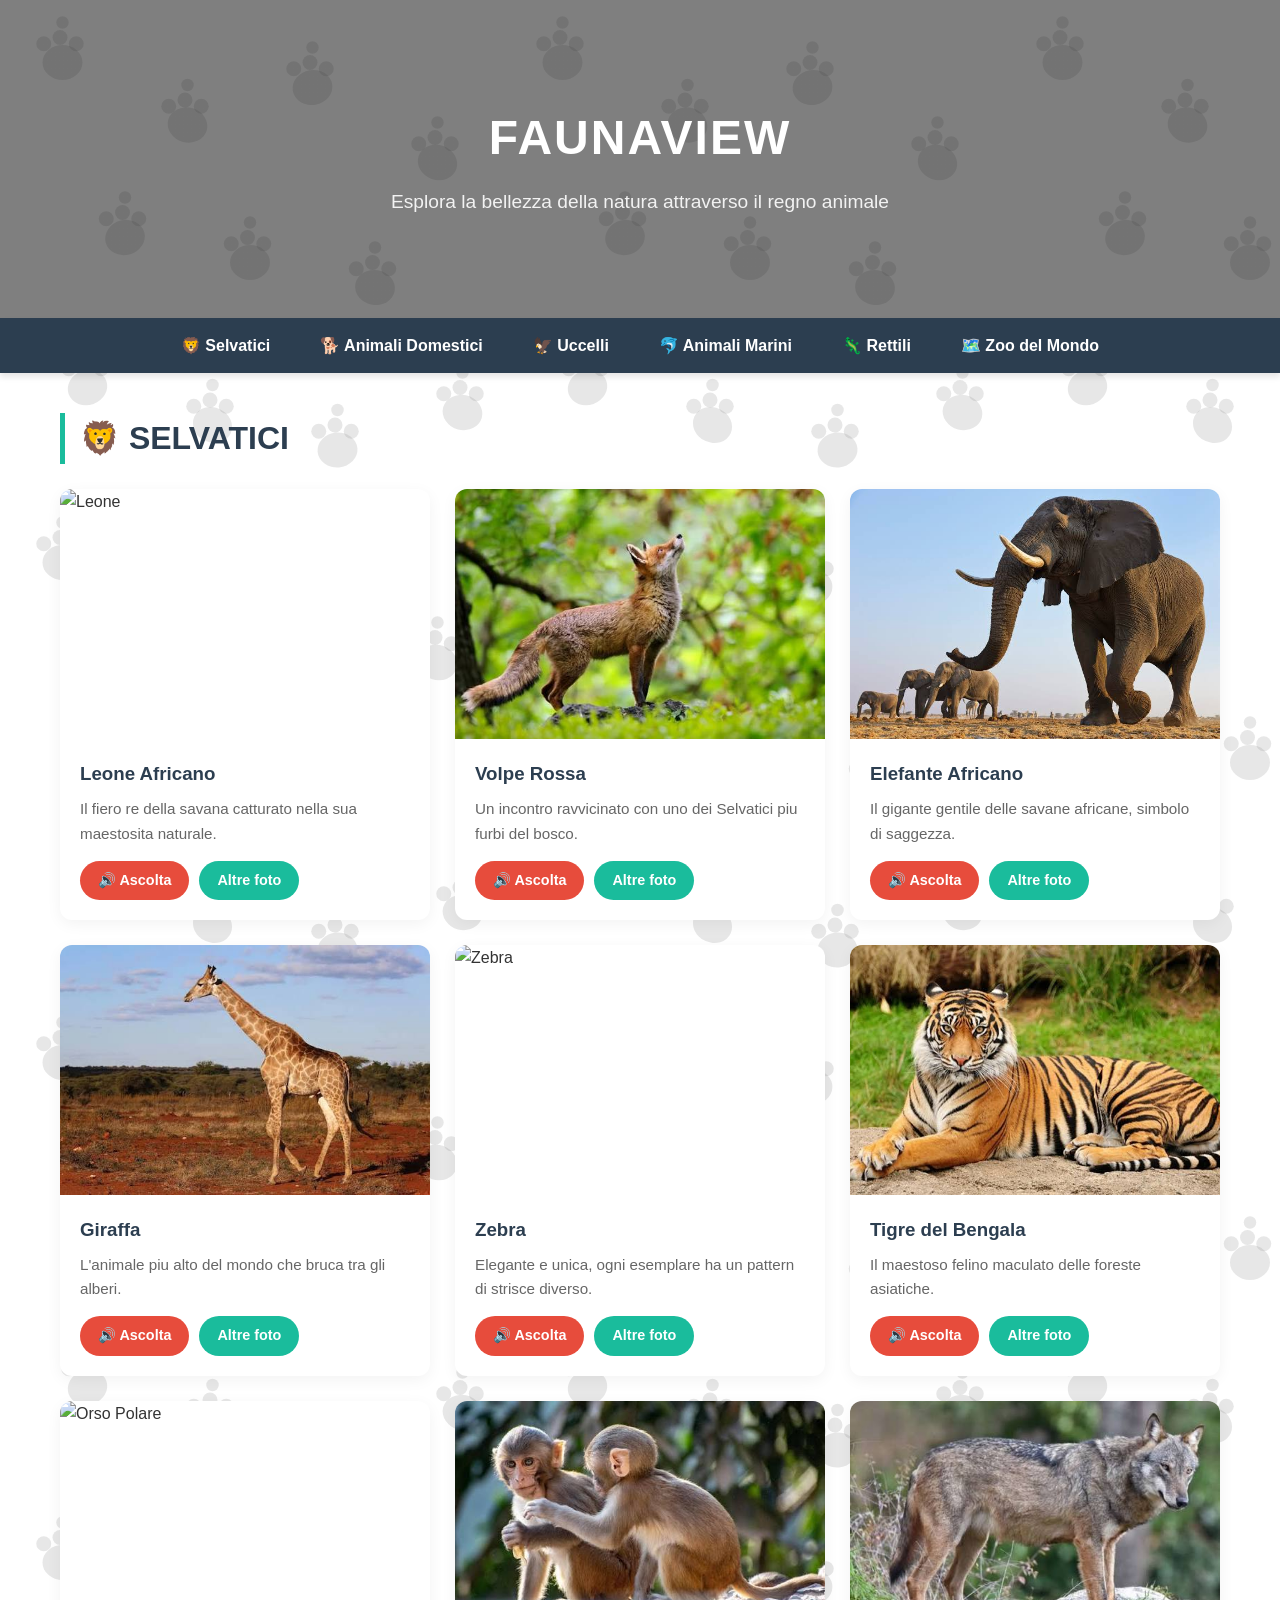
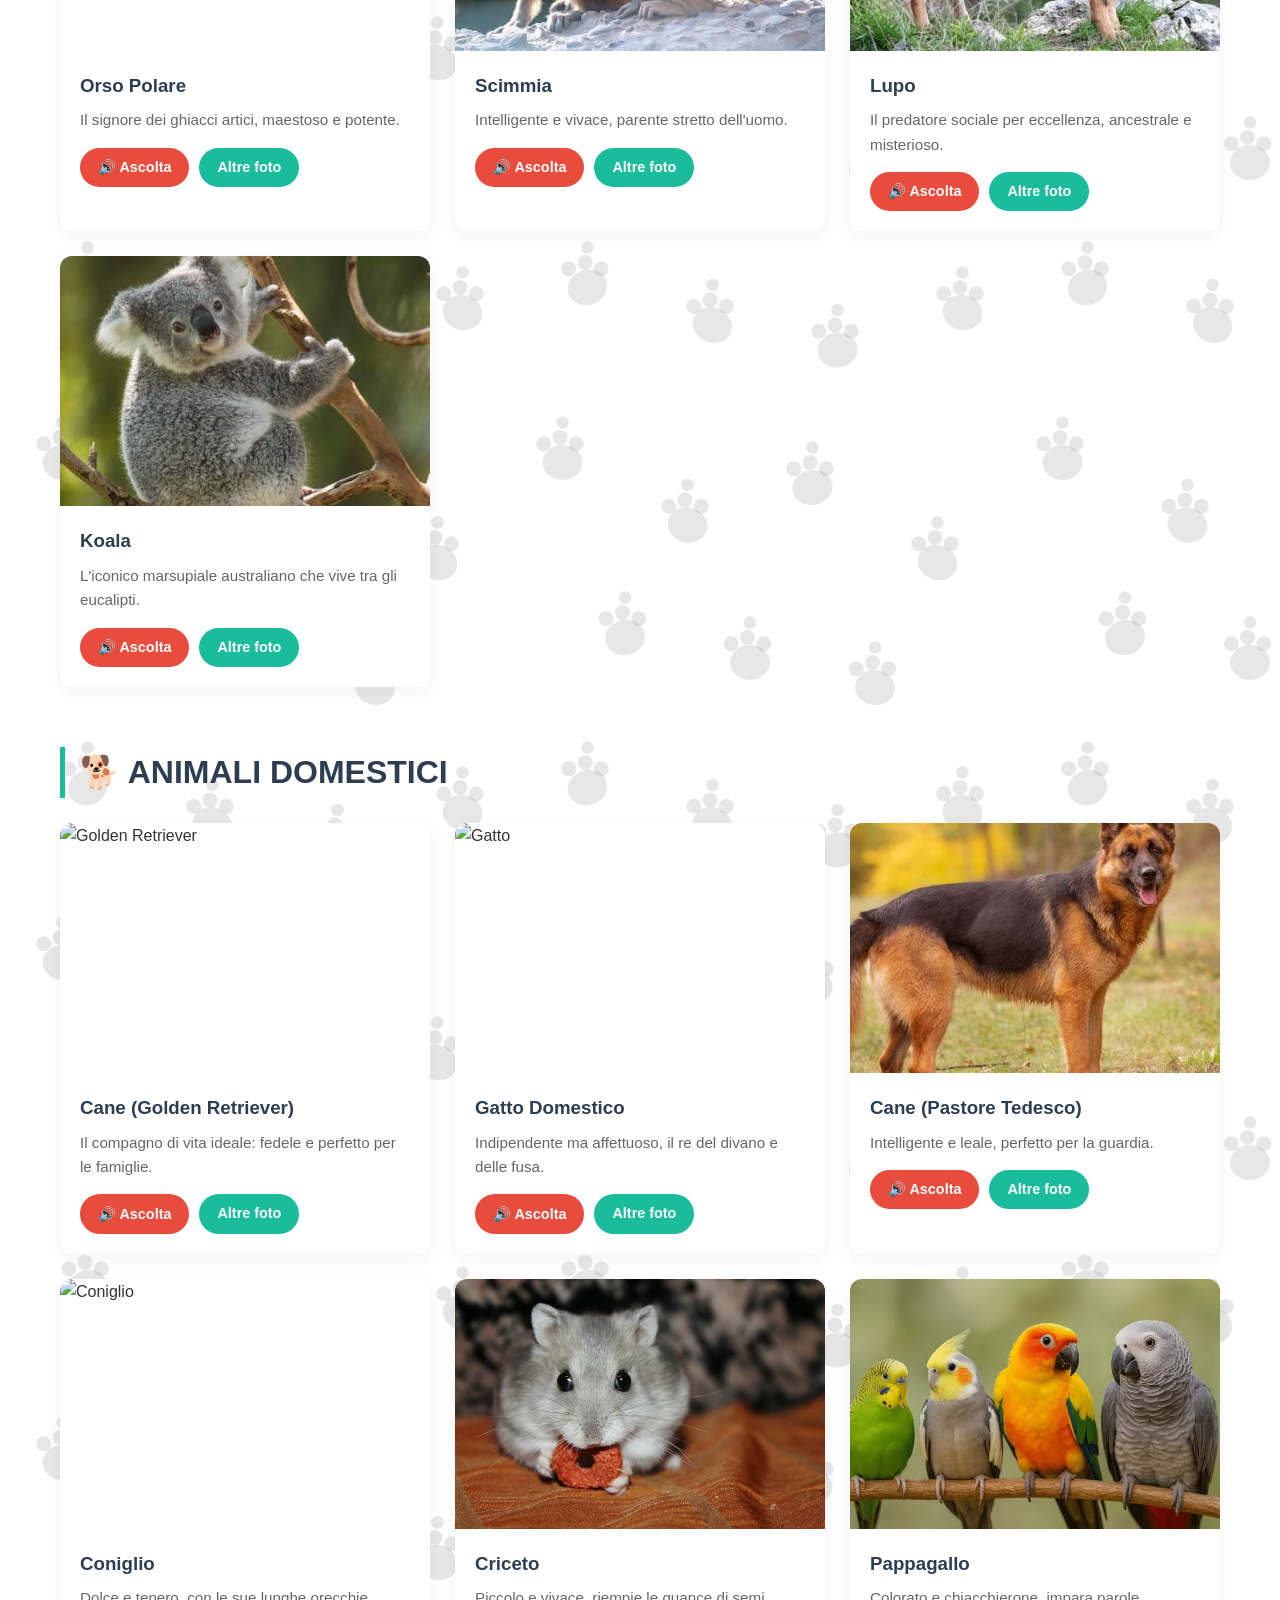
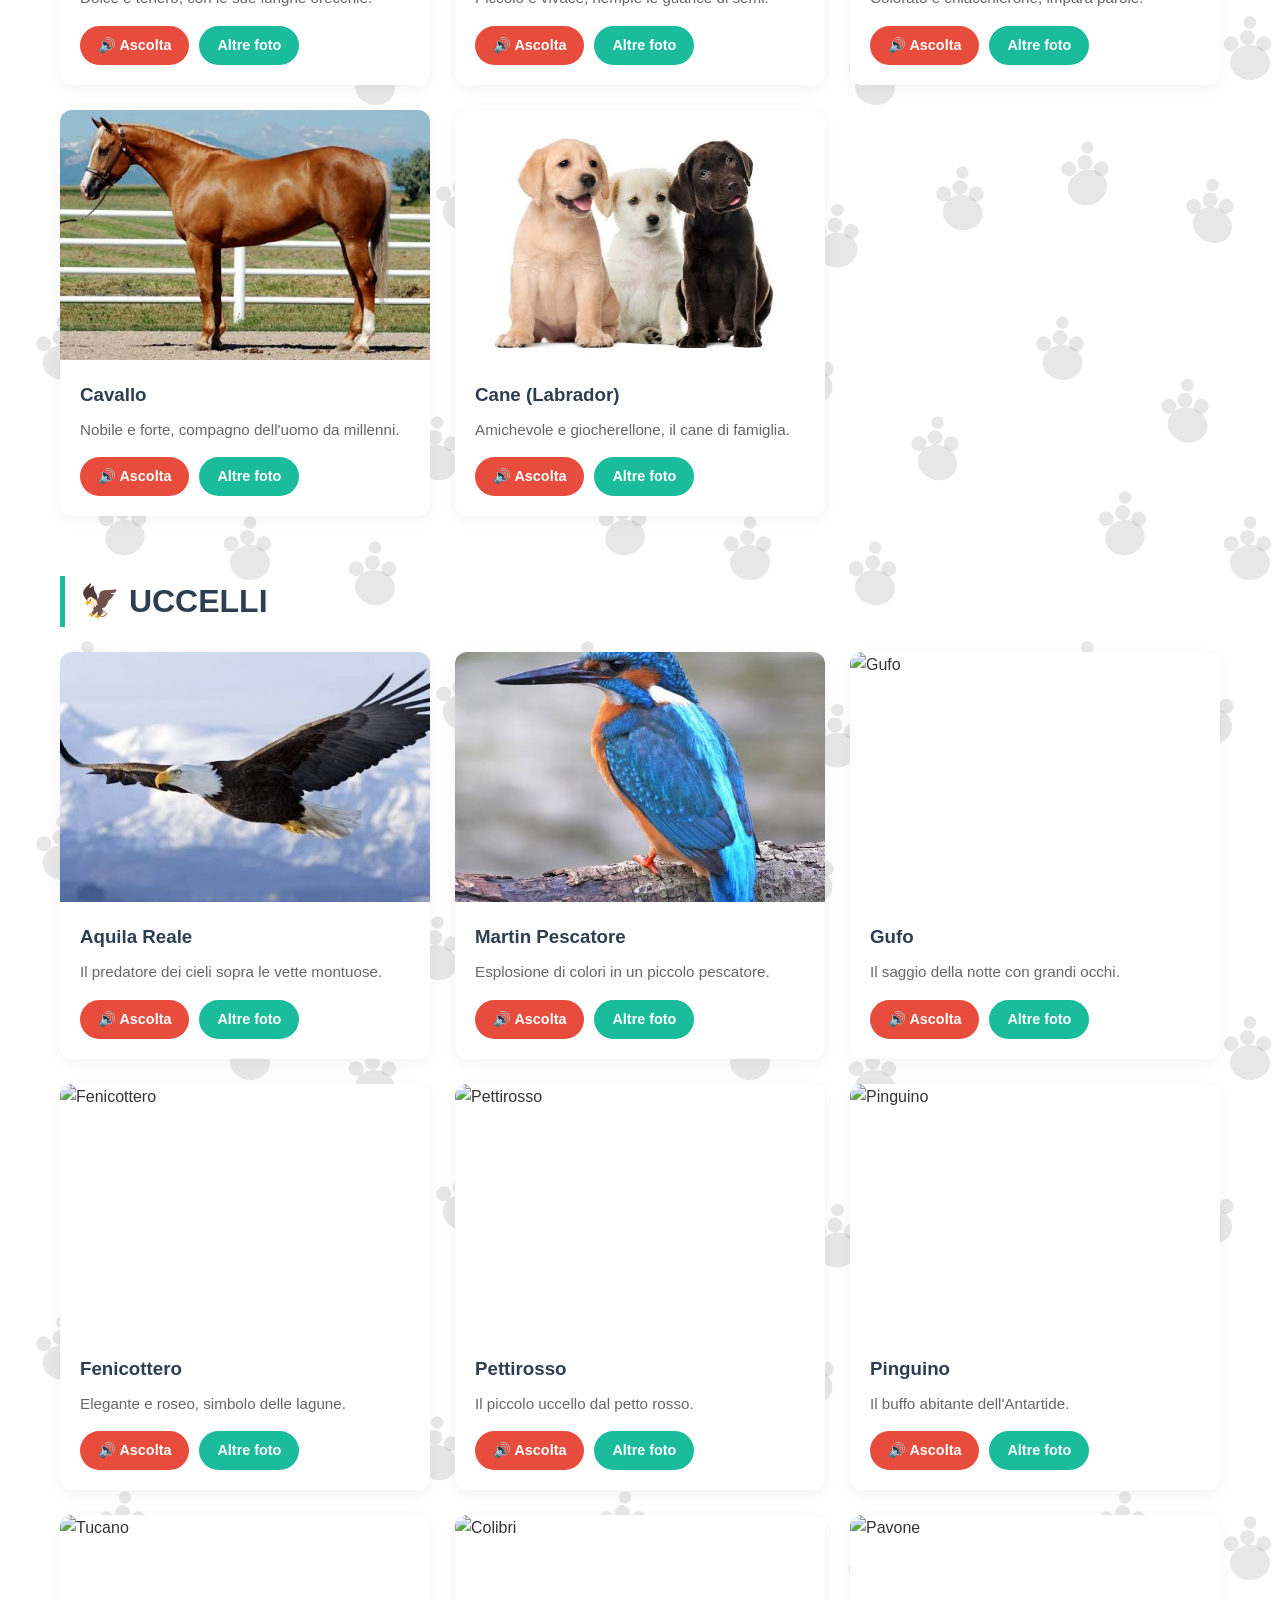
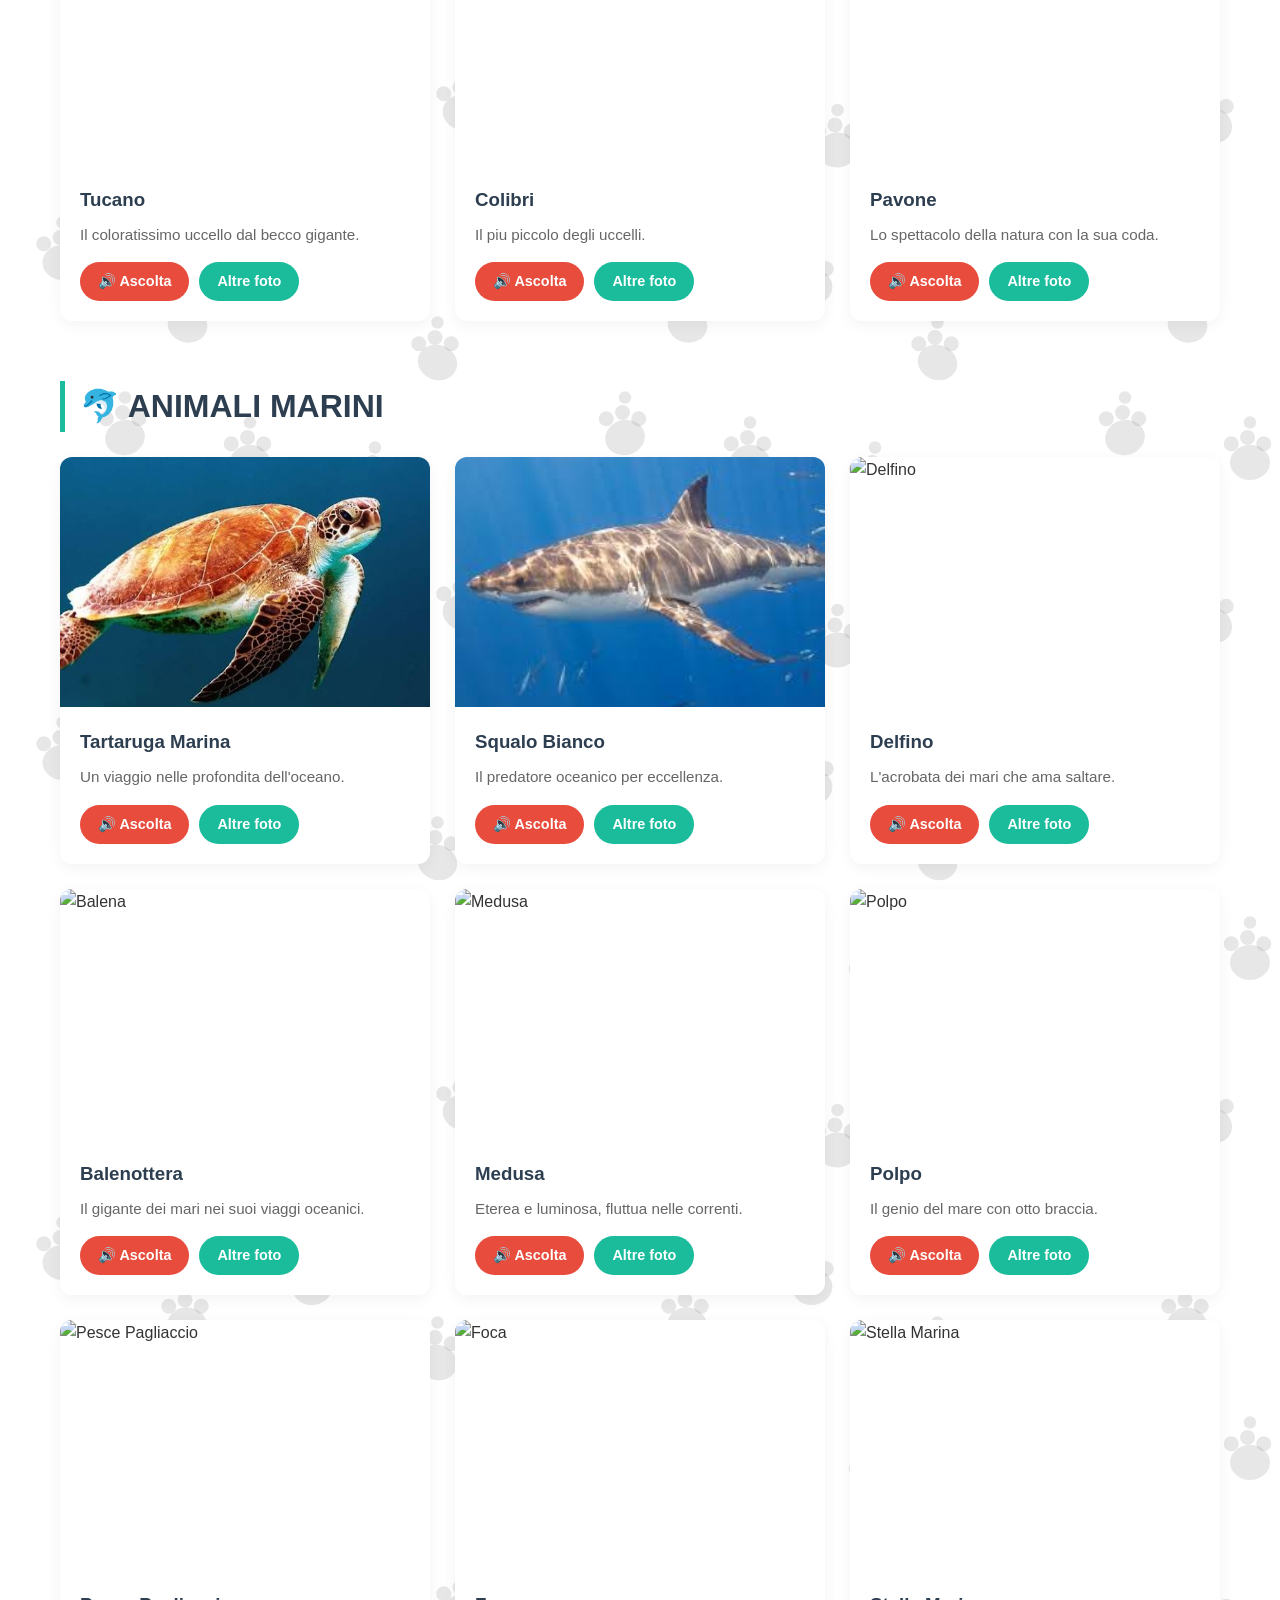
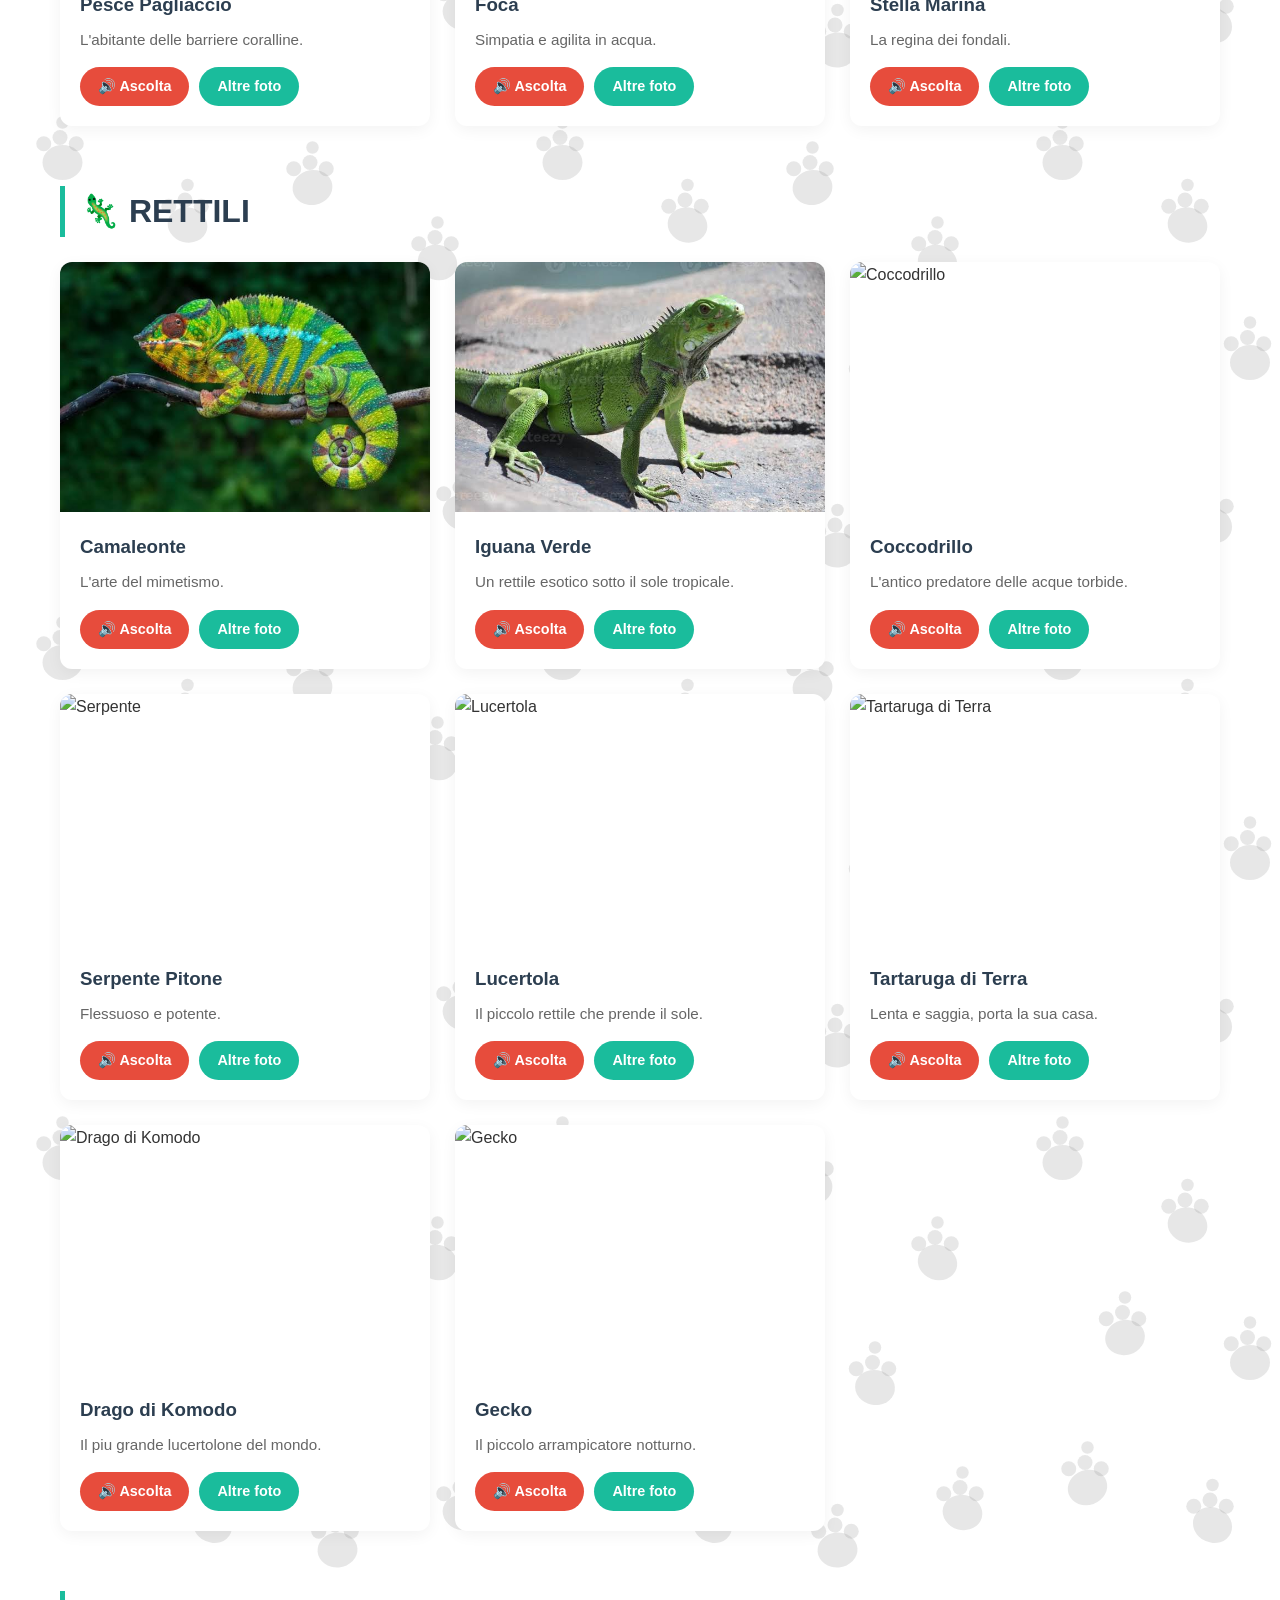
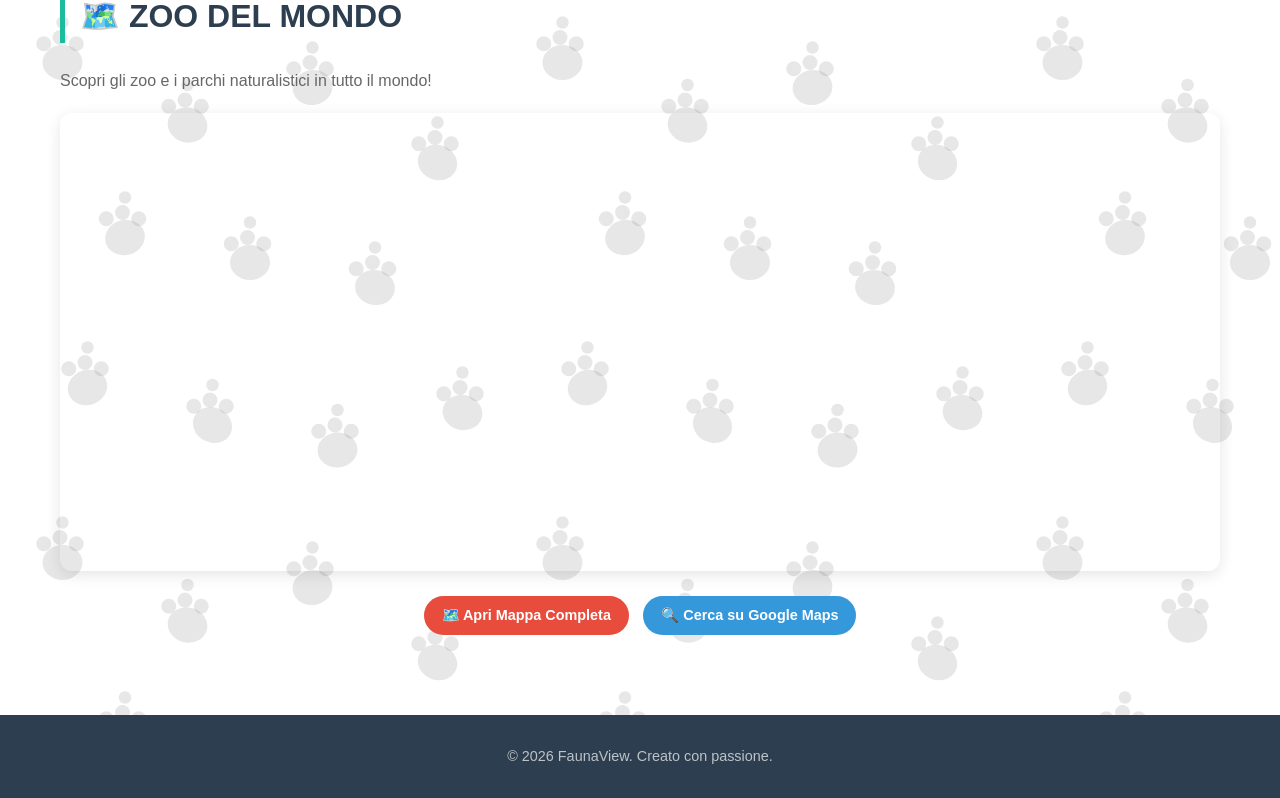
==== commit 9df6b1d6: "Cambiate zampette in zampe di gatto grigie" ====
--- a/CLICCA.html
+++ b/CLICCA.html
@@ -15,7 +15,9 @@
         }
 
         body {
-            background-color: #f4f7f6;
+            background-color: #ffffff;
+            background-image: url("data:image/svg+xml,%3Csvg xmlns='http://www.w3.org/2000/svg' width='400' height='400' viewBox='0 0 400 400'%3E%3Cg fill='%23888' fill-opacity='0.2'%3E%3C!-- Zampa gatto 1 --%3E%3Cellipse cx='50' cy='50' rx='16' ry='14'/%3E%3Ccircle cx='35' cy='35' r='6'/%3E%3Ccircle cx='48' cy='30' r='6'/%3E%3Ccircle cx='61' cy='35' r='6'/%3E%3Ccircle cx='50' cy='18' r='5'/%3E%3C!-- Zampa gatto 2 --%3E%3Cellipse cx='150' cy='100' rx='16' ry='14' transform='rotate(15 150 100)'/%3E%3Ccircle cx='135' cy='85' r='6'/%3E%3Ccircle cx='148' cy='80' r='6'/%3E%3Ccircle cx='161' cy='85' r='6'/%3E%3Ccircle cx='150' cy='68' r='5'/%3E%3C!-- Zampa gatto 3 --%3E%3Cellipse cx='250' cy='70' rx='16' ry='14' transform='rotate(-10 250 70)'/%3E%3Ccircle cx='235' cy='55' r='6'/%3E%3Ccircle cx='248' cy='50' r='6'/%3E%3Ccircle cx='261' cy='55' r='6'/%3E%3Ccircle cx='250' cy='38' r='5'/%3E%3C!-- Zampa gatto 4 --%3E%3Cellipse cx='350' cy='130' rx='16' ry='14' transform='rotate(20 350 130)'/%3E%3Ccircle cx='335' cy='115' r='6'/%3E%3Ccircle cx='348' cy='110' r='6'/%3E%3Ccircle cx='361' cy='115' r='6'/%3E%3Ccircle cx='350' cy='98' r='5'/%3E%3C!-- Zampa gatto 5 --%3E%3Cellipse cx='100' cy='190' rx='16' ry='14' transform='rotate(-15 100 190)'/%3E%3Ccircle cx='85' cy='175' r='6'/%3E%3Ccircle cx='98' cy='170' r='6'/%3E%3Ccircle cx='111' cy='175' r='6'/%3E%3Ccircle cx='100' cy='158' r='5'/%3E%3C!-- Zampa gatto 6 --%3E%3Cellipse cx='200' cy='210' rx='16' ry='14'/%3E%3Ccircle cx='185' cy='195' r='6'/%3E%3Ccircle cx='198' cy='190' r='6'/%3E%3Ccircle cx='211' cy='195' r='6'/%3E%3Ccircle cx='200' cy='178' r='5'/%3E%3C!-- Zampa gatto 7 --%3E%3Cellipse cx='300' cy='230' rx='16' ry='14' transform='rotate(10 300 230)'/%3E%3Ccircle cx='285' cy='215' r='6'/%3E%3Ccircle cx='298' cy='210' r='6'/%3E%3Ccircle cx='311' cy='215' r='6'/%3E%3Ccircle cx='300' cy='198' r='5'/%3E%3C!-- Zampa gatto 8 --%3E%3Cellipse cx='70' cy='310' rx='16' ry='14' transform='rotate(-20 70 310)'/%3E%3Ccircle cx='55' cy='295' r='6'/%3E%3Ccircle cx='68' cy='290' r='6'/%3E%3Ccircle cx='81' cy='295' r='6'/%3E%3Ccircle cx='70' cy='278' r='5'/%3E%3C!-- Zampa gatto 9 --%3E%3Cellipse cx='170' cy='340' rx='16' ry='14' transform='rotate(25 170 340)'/%3E%3Ccircle cx='155' cy='325' r='6'/%3E%3Ccircle cx='168' cy='320' r='6'/%3E%3Ccircle cx='181' cy='325' r='6'/%3E%3Ccircle cx='170' cy='308' r='5'/%3E%3C!-- Zampa gatto 10 --%3E%3Cellipse cx='270' cy='360' rx='16' ry='14' transform='rotate(-5 270 360)'/%3E%3Ccircle cx='255' cy='345' r='6'/%3E%3Ccircle cx='268' cy='340' r='6'/%3E%3Ccircle cx='281' cy='345' r='6'/%3E%3Ccircle cx='270' cy='328' r='5'/%3E%3C!-- Zampa gatto 11 --%3E%3Cellipse cx='370' cy='330' rx='16' ry='14' transform='rotate(15 370 330)'/%3E%3Ccircle cx='355' cy='315' r='6'/%3E%3Ccircle cx='368' cy='310' r='6'/%3E%3Ccircle cx='381' cy='315' r='6'/%3E%3Ccircle cx='370' cy='298' r='5'/%3E%3C/g%3E%3C/svg%3E");
+            background-size: 500px 500px;
             color: #333;
             line-height: 1.6;
         }
@@ -214,12 +216,12 @@
 
     <nav>
         <ul>
-            <li><a href="#selvatici">Selvatici</a></li>
-            <li><a href="#domestici">Animali Domestici</a></li>
-            <li><a href="#uccelli">Uccelli</a></li>
-            <li><a href="#marini">Animali Marini</a></li>
-            <li><a href="#rettili">Rettili</a></li>
-            <li><a href="#zoo">Zoo del Mondo</a></li>
+            <li><a href="#selvatici">🦁 Selvatici</a></li>
+            <li><a href="#domestici">🐕 Animali Domestici</a></li>
+            <li><a href="#uccelli">🦅 Uccelli</a></li>
+            <li><a href="#marini">🐬 Animali Marini</a></li>
+            <li><a href="#rettili">🦎 Rettili</a></li>
+            <li><a href="#zoo">🗺️ Zoo del Mondo</a></li>
         </ul>
     </nav>
 
@@ -243,7 +245,7 @@
                     <img src="volpe2.jpg" alt="Volpe">
                     <div class="animal-info">
                         <h3>Volpe Rossa</h3>
-                        <p>Un incontro ravvicinato con uno dei Selvatici piu furbi e affascinanti del bosco.</p>
+                        <p>Un incontro ravvicinato con uno dei Selvatici piu furbi del bosco.</p>
                         <div class="btn-container">
                             <button class="btn-sound" onclick="playSound('volpe')">🔊 Ascolta</button>
                             <a href="https://unsplash.com/it/s/foto/volpe" target="_blank" rel="noopener" class="btn-view">Altre foto</a>
@@ -254,7 +256,7 @@
                     <img src="elefante.jpg" alt="Elefante">
                     <div class="animal-info">
                         <h3>Elefante Africano</h3>
-                        <p>Il gigante gentile delle savane africane, simbolo di saggezza e memoria.</p>
+                        <p>Il gigante gentile delle savane africane, simbolo di saggezza.</p>
                         <div class="btn-container">
                             <button class="btn-sound" onclick="playSound('elefante')">🔊 Ascolta</button>
                             <a href="https://unsplash.com/it/s/foto/elefante" target="_blank" rel="noopener" class="btn-view">Altre foto</a>
@@ -265,7 +267,7 @@
                     <img src="giraffa.jpg" alt="Giraffa">
                     <div class="animal-info">
                         <h3>Giraffa</h3>
-                        <p>L'animale piu alto del mondo che bruca tra gli alberi della savana.</p>
+                        <p>L'animale piu alto del mondo che bruca tra gli alberi.</p>
                         <div class="btn-container">
                             <button class="btn-sound" onclick="playSound('giraffa')">🔊 Ascolta</button>
                             <a href="https://unsplash.com/it/s/foto/giraffa" target="_blank" rel="noopener" class="btn-view">Altre foto</a>
@@ -273,7 +275,7 @@
                     </div>
                 </div>
                 <div class="animal-card">
-                    <img src="https://images.unsplash.com/photo-1564349683136-77e08dba1ef7?auto=format&fit=crop&w=600&q=80" alt="Zebra">
+                    <img src="zebra.jpg" alt="Zebra">
                     <div class="animal-info">
                         <h3>Zebra</h3>
                         <p>Elegante e unica, ogni esemplare ha un pattern di strisce diverso.</p>
@@ -295,7 +297,7 @@
                     </div>
                 </div>
                 <div class="animal-card">
-                    <img src="https://images.unsplash.com/photo-1557050543-4d5f4e07ef46?auto=format&fit=crop&w=600&q=80" alt="Orso Polare">
+                    <img src="orso polare.jpg" alt="Orso Polare">
                     <div class="animal-info">
                         <h3>Orso Polare</h3>
                         <p>Il signore dei ghiacci artici, maestoso e potente.</p>
@@ -345,10 +347,10 @@
             <h2 class="category-title">🐕 Animali Domestici</h2>
             <div class="image-grid">
                 <div class="animal-card">
-                    <img src="https://images.unsplash.com/photo-1552053831-71594a27632d?auto=format&fit=crop&w=600&q=80" alt="Cane Golden Retriever">
+                    <img src="https://images.unsplash.com/photo-1552053831-71594a27632d?auto=format&fit=crop&w=600&q=80" alt="Golden Retriever">
                     <div class="animal-info">
                         <h3>Cane (Golden Retriever)</h3>
-                        <p>Il compagno di vita ideale: fedele, giocherellone e perfetto per le famiglie.</p>
+                        <p>Il compagno di vita ideale: fedele e perfetto per le famiglie.</p>
                         <div class="btn-container">
                             <button class="btn-sound" onclick="playSound('cane')">🔊 Ascolta</button>
                             <a href="https://unsplash.com/it/s/foto/cane" target="_blank" rel="noopener" class="btn-view">Altre foto</a>
@@ -356,10 +358,10 @@
                     </div>
                 </div>
                 <div class="animal-card">
-                    <img src="https://images.unsplash.com/photo-1514888286974-6c03e2ca1dba?auto=format&fit=crop&w=600&q=80" alt="Gatto Domestico">
+                    <img src="https://images.unsplash.com/photo-1514888286974-6c03e2ca1dba?auto=format&fit=crop&w=600&q=80" alt="Gatto">
                     <div class="animal-info">
                         <h3>Gatto Domestico</h3>
-                        <p>Indipendente ma affettuoso, il re indiscusso del divano e delle fusa.</p>
+                        <p>Indipendente ma affettuoso, il re del divano e delle fusa.</p>
                         <div class="btn-container">
                             <button class="btn-sound" onclick="playSound('gatto')">🔊 Ascolta</button>
                             <a href="https://unsplash.com/it/s/foto/gatto" target="_blank" rel="noopener" class="btn-view">Altre foto</a>
@@ -367,10 +369,10 @@
                     </div>
                 </div>
                 <div class="animal-card">
-                    <img src="past.ted.jpg" alt="Cane Pastore Tedesco">
+                    <img src="past.ted.jpg" alt="Pastore Tedesco">
                     <div class="animal-info">
                         <h3>Cane (Pastore Tedesco)</h3>
-                        <p>Intelligente e leale, perfetto per la guardia e l'addestramento.</p>
+                        <p>Intelligente e leale, perfetto per la guardia.</p>
                         <div class="btn-container">
                             <button class="btn-sound" onclick="playSound('cane')">🔊 Ascolta</button>
                             <a href="https://unsplash.com/it/s/foto/cane" target="_blank" rel="noopener" class="btn-view">Altre foto</a>
@@ -381,7 +383,7 @@
                     <img src="coniglio.jpg" alt="Coniglio">
                     <div class="animal-info">
                         <h3>Coniglio</h3>
-                        <p>Dolce e tenero, con le sue lunghe orecchie e il morbido pelo.</p>
+                        <p>Dolce e tenero, con le sue lunghe orecchie.</p>
                         <div class="btn-container">
                             <button class="btn-sound" onclick="playSound('coniglio')">🔊 Ascolta</button>
                             <a href="https://unsplash.com/it/s/foto/coniglio" target="_blank" rel="noopener" class="btn-view">Altre foto</a>
@@ -392,7 +394,7 @@
                     <img src="criceto.jpg" alt="Criceto">
                     <div class="animal-info">
                         <h3>Criceto</h3>
-                        <p>Piccolo e vivace, riempie le guance di semi e corre sulla ruota.</p>
+                        <p>Piccolo e vivace, riempie le guance di semi.</p>
                         <div class="btn-container">
                             <button class="btn-sound" onclick="playSound('criceto')">🔊 Ascolta</button>
                             <a href="https://unsplash.com/it/s/foto/criceto" target="_blank" rel="noopener" class="btn-view">Altre foto</a>
@@ -403,7 +405,7 @@
                     <img src="pappagallo.jpg" alt="Pappagallo">
                     <div class="animal-info">
                         <h3>Pappagallo</h3>
-                        <p>Colorato e chiacchierone, impara parole e fa compagnia.</p>
+                        <p>Colorato e chiacchierone, impara parole.</p>
                         <div class="btn-container">
                             <button class="btn-sound" onclick="playSound('pappagallo')">🔊 Ascolta</button>
                             <a href="https://unsplash.com/it/s/foto/pappagallo" target="_blank" rel="noopener" class="btn-view">Altre foto</a>
@@ -422,10 +424,10 @@
                     </div>
                 </div>
                 <div class="animal-card">
-                    <img src="labrador.jpg" alt="Cane Labrador">
+                    <img src="labrador.jpg" alt="Labrador">
                     <div class="animal-info">
                         <h3>Cane (Labrador)</h3>
-                        <p>Amichevole e giocherellone, il cane di famiglia per eccellenza.</p>
+                        <p>Amichevole e giocherellone, il cane di famiglia.</p>
                         <div class="btn-container">
                             <button class="btn-sound" onclick="playSound('cane')">🔊 Ascolta</button>
                             <a href="https://unsplash.com/it/s/foto/cane" target="_blank" rel="noopener" class="btn-view">Altre foto</a>
@@ -442,7 +444,7 @@
                     <img src="aquila.jpg" alt="Aquila">
                     <div class="animal-info">
                         <h3>Aquila Reale</h3>
-                        <p>Il predatore dei cieli colto durante un volo sopra le vette montuose.</p>
+                        <p>Il predatore dei cieli sopra le vette montuose.</p>
                         <div class="btn-container">
                             <button class="btn-sound" onclick="playSound('aquila')">🔊 Ascolta</button>
                             <a href="https://unsplash.com/it/s/foto/aquila" target="_blank" rel="noopener" class="btn-view">Altre foto</a>
@@ -453,7 +455,7 @@
                     <img src="Martin Pescatore.jpg" alt="Martin Pescatore">
                     <div class="animal-info">
                         <h3>Martin Pescatore</h3>
-                        <p>Esplosione di colori vivaci in un piccolo e abilissimo pescatore fluviale.</p>
+                        <p>Esplosione di colori in un piccolo pescatore.</p>
                         <div class="btn-container">
                             <button class="btn-sound" onclick="playSound('uccello')">🔊 Ascolta</button>
                             <a href="https://unsplash.com/it/s/foto/martin-pescatore" target="_blank" rel="noopener" class="btn-view">Altre foto</a>
@@ -464,7 +466,7 @@
                     <img src="gufo.jpg" alt="Gufo">
                     <div class="animal-info">
                         <h3>Gufo</h3>
-                        <p>Il saggio della notte, con i suoi grandi occhi penetranti.</p>
+                        <p>Il saggio della notte con grandi occhi.</p>
                         <div class="btn-container">
                             <button class="btn-sound" onclick="playSound('gufo')">🔊 Ascolta</button>
                             <a href="https://unsplash.com/it/s/foto/gufo" target="_blank" rel="noopener" class="btn-view">Altre foto</a>
@@ -472,10 +474,10 @@
                     </div>
                 </div>
                 <div class="animal-card">
-                    <img src="fenicottero.jpg" alt="Flamingo">
-                    <div class="animal-info">
-                        <h3>Flamingo</h3>
-                        <p>Elegante e roseo, simbolo delle lagune tropicali.</p>
+                    <img src="fenicottero.jpg" alt="Fenicottero">
+                    <div class="animal-info">
+                        <h3>Fenicottero</h3>
+                        <p>Elegante e roseo, simbolo delle lagune.</p>
                         <div class="btn-container">
                             <button class="btn-sound" onclick="playSound('fenicottero')">🔊 Ascolta</button>
                             <a href="https://unsplash.com/it/s/foto/flamingo" target="_blank" rel="noopener" class="btn-view">Altre foto</a>
@@ -486,7 +488,7 @@
                     <img src="pettirosso.jpg" alt="Pettirosso">
                     <div class="animal-info">
                         <h3>Pettirosso</h3>
-                        <p>Il piccolo uccello dal petto rosso che rallegra i giardini.</p>
+                        <p>Il piccolo uccello dal petto rosso.</p>
                         <div class="btn-container">
                             <button class="btn-sound" onclick="playSound('pettirosso')">🔊 Ascolta</button>
                             <a href="https://unsplash.com/it/s/foto/pettirosso" target="_blank" rel="noopener" class="btn-view">Altre foto</a>
@@ -497,7 +499,7 @@
                     <img src="pinguino.jpg" alt="Pinguino">
                     <div class="animal-info">
                         <h3>Pinguino</h3>
-                        <p>Il buffo abitante dell'Antartide che non sa volare ma nuota benissimo.</p>
+                        <p>Il buffo abitante dell'Antartide.</p>
                         <div class="btn-container">
                             <button class="btn-sound" onclick="playSound('pinguino')">🔊 Ascolta</button>
                             <a href="https://unsplash.com/it/s/foto/pinguino" target="_blank" rel="noopener" class="btn-view">Altre foto</a>
@@ -508,7 +510,7 @@
                     <img src="tucano.jpg" alt="Tucano">
                     <div class="animal-info">
                         <h3>Tucano</h3>
-                        <p>Il coloratissimo uccello tropicale dal becco gigante.</p>
+                        <p>Il coloratissimo uccello dal becco gigante.</p>
                         <div class="btn-container">
                             <button class="btn-sound" onclick="playSound('tucano')">🔊 Ascolta</button>
                             <a href="https://unsplash.com/it/s/foto/tucano" target="_blank" rel="noopener" class="btn-view">Altre foto</a>
@@ -519,7 +521,7 @@
                     <img src="colibri.jpg" alt="Colibri">
                     <div class="animal-info">
                         <h3>Colibri</h3>
-                        <p>Il piu piccolo degli uccelli, che batte le ali come una elica.</p>
+                        <p>Il piu piccolo degli uccelli.</p>
                         <div class="btn-container">
                             <button class="btn-sound" onclick="playSound('colibri')">🔊 Ascolta</button>
                             <a href="https://unsplash.com/it/s/foto/colibri" target="_blank" rel="noopener" class="btn-view">Altre foto</a>
@@ -530,7 +532,7 @@
                     <img src="pavone.jpg" alt="Pavone">
                     <div class="animal-info">
                         <h3>Pavone</h3>
-                        <p>Lo spettacolo della natura con la sua coda a ventaglio iridescente.</p>
+                        <p>Lo spettacolo della natura con la sua coda.</p>
                         <div class="btn-container">
                             <button class="btn-sound" onclick="playSound('pavone')">🔊 Ascolta</button>
                             <a href="https://unsplash.com/it/s/foto/pavone" target="_blank" rel="noopener" class="btn-view">Altre foto</a>
@@ -547,7 +549,7 @@
                     <img src="Tartaruga Marina.jpg" alt="Tartaruga Marina">
                     <div class="animal-info">
                         <h3>Tartaruga Marina</h3>
-                        <p>Un viaggio rilassante nelle profondita dell'oceano insieme a una creatura millenaria.</p>
+                        <p>Un viaggio nelle profondita dell'oceano.</p>
                         <div class="btn-container">
                             <button class="btn-sound" onclick="playSound('tartaruga')">🔊 Ascolta</button>
                             <a href="https://unsplash.com/it/s/foto/tartaruga-marina" target="_blank" rel="noopener" class="btn-view">Altre foto</a>
@@ -555,10 +557,10 @@
                     </div>
                 </div>
                 <div class="animal-card">
-                    <img src="Squalo Bianco.jpg" alt="Squalo Bianco">
+                    <img src="Squalo Bianco.jpg" alt="Squalo">
                     <div class="animal-info">
                         <h3>Squalo Bianco</h3>
-                        <p>La potenza pura del predatore oceanico per eccellenza nelle acque cristalline.</p>
+                        <p>Il predatore oceanico per eccellenza.</p>
                         <div class="btn-container">
                             <button class="btn-sound" onclick="playSound('squalo')">🔊 Ascolta</button>
                             <a href="https://unsplash.com/it/s/foto/squalo" target="_blank" rel="noopener" class="btn-view">Altre foto</a>
@@ -569,7 +571,7 @@
                     <img src="delfino.jpg" alt="Delfino">
                     <div class="animal-info">
                         <h3>Delfino</h3>
-                        <p>Intelligente e giocherellone, l'acrobata dei mari che ama saltare tra le onde.</p>
+                        <p>L'acrobata dei mari che ama saltare.</p>
                         <div class="btn-container">
                             <button class="btn-sound" onclick="playSound('delfino')">🔊 Ascolta</button>
                             <a href="https://unsplash.com/it/s/foto/delfino" target="_blank" rel="noopener" class="btn-view">Altre foto</a>
@@ -577,10 +579,10 @@
                     </div>
                 </div>
                 <div class="animal-card">
-                    <img src="https://images.unsplash.com/photo-1568430462989-44163eb1752f?auto=format&fit=crop&w=600&q=80" alt="Balenottera">
+                    <img src="https://images.unsplash.com/photo-1568430462989-44163eb1752f?auto=format&fit=crop&w=600&q=80" alt="Balena">
                     <div class="animal-info">
                         <h3>Balenottera</h3>
-                        <p>Il gigante dei mari, maestoso e misterioso nei suoi lunghi viaggi oceanici.</p>
+                        <p>Il gigante dei mari nei suoi viaggi oceanici.</p>
                         <div class="btn-container">
                             <button class="btn-sound" onclick="playSound('balena')">🔊 Ascolta</button>
                             <a href="https://unsplash.com/it/s/foto/balena" target="_blank" rel="noopener" class="btn-view">Altre foto</a>
@@ -591,7 +593,7 @@
                     <img src="medusa.jpg" alt="Medusa">
                     <div class="animal-info">
                         <h3>Medusa</h3>
-                        <p>Eterea e luminosa, fluttua nelle correnti come un fantasma trasparente.</p>
+                        <p>Eterea e luminosa, fluttua nelle correnti.</p>
                         <div class="btn-container">
                             <button class="btn-sound" onclick="playSound('medusa')">🔊 Ascolta</button>
                             <a href="https://unsplash.com/it/s/foto/medusa" target="_blank" rel="noopener" class="btn-view">Altre foto</a>
@@ -602,7 +604,7 @@
                     <img src="polpo.jpg" alt="Polpo">
                     <div class="animal-info">
                         <h3>Polpo</h3>
-                        <p>Il genio del mare con otto braccia e capacita di mimetismo incredibili.</p>
+                        <p>Il genio del mare con otto braccia.</p>
                         <div class="btn-container">
                             <button class="btn-sound" onclick="playSound('polpo')">🔊 Ascolta</button>
                             <a href="https://unsplash.com/it/s/foto/polpo" target="_blank" rel="noopener" class="btn-view">Altre foto</a>
@@ -613,7 +615,7 @@
                     <img src="pagliaccio.jpg" alt="Pesce Pagliaccio">
                     <div class="animal-info">
                         <h3>Pesce Pagliaccio</h3>
-                        <p>Il coloratissimo abitante delle barriere coralline, famoso del film Nemo.</p>
+                        <p>L'abitante delle barriere coralline.</p>
                         <div class="btn-container">
                             <button class="btn-sound" onclick="playSound('pesce')">🔊 Ascolta</button>
                             <a href="https://unsplash.com/it/s/foto/pesce" target="_blank" rel="noopener" class="btn-view">Altre foto</a>
@@ -624,7 +626,7 @@
                     <img src="foca.jpg" alt="Foca">
                     <div class="animal-info">
                         <h3>Foca</h3>
-                        <p>Simpatia e agilita in acqua, amata per le sue espressioni buffe.</p>
+                        <p>Simpatia e agilita in acqua.</p>
                         <div class="btn-container">
                             <button class="btn-sound" onclick="playSound('foca')">🔊 Ascolta</button>
                             <a href="https://unsplash.com/it/s/foto/foca" target="_blank" rel="noopener" class="btn-view">Altre foto</a>
@@ -635,7 +637,7 @@
                     <img src="stella marina.jpg" alt="Stella Marina">
                     <div class="animal-info">
                         <h3>Stella Marina</h3>
-                        <p>La regina dei fondali, lenta ma affascinante nelle sue forme geometriche.</p>
+                        <p>La regina dei fondali.</p>
                         <div class="btn-container">
                             <button class="btn-sound" onclick="playSound('stella')">🔊 Ascolta</button>
                             <a href="https://unsplash.com/it/s/foto/stella-marina" target="_blank" rel="noopener" class="btn-view">Altre foto</a>
@@ -652,7 +654,7 @@
                     <img src="Camaleonte.jpg" alt="Camaleonte">
                     <div class="animal-info">
                         <h3>Camaleonte</h3>
-                        <p>L'arte del mimetismo e dettagli ravvicinati su squame dai colori incredibili.</p>
+                        <p>L'arte del mimetismo.</p>
                         <div class="btn-container">
                             <button class="btn-sound" onclick="playSound('camaleonte')">🔊 Ascolta</button>
                             <a href="https://unsplash.com/it/s/foto/camaleonte" target="_blank" rel="noopener" class="btn-view">Altre foto</a>
@@ -663,7 +665,7 @@
                     <img src="Iguana Verde.jpg" alt="Iguana">
                     <div class="animal-info">
                         <h3>Iguana Verde</h3>
-                        <p>Un meraviglioso rettile esotico mentre si gode il calore del sole tropicale.</p>
+                        <p>Un rettile esotico sotto il sole tropicale.</p>
                         <div class="btn-container">
                             <button class="btn-sound" onclick="playSound('iguana')">🔊 Ascolta</button>
                             <a href="https://unsplash.com/it/s/foto/iguana" target="_blank" rel="noopener" class="btn-view">Altre foto</a>
@@ -674,7 +676,7 @@
                     <img src="coccodrillo.jpg" alt="Coccodrillo">
                     <div class="animal-info">
                         <h3>Coccodrillo</h3>
-                        <p>L'antico predatore che aspetta immobile la sua preda nelle acque torbide.</p>
+                        <p>L'antico predatore delle acque torbide.</p>
                         <div class="btn-container">
                             <button class="btn-sound" onclick="playSound('coccodrillo')">🔊 Ascolta</button>
                             <a href="https://unsplash.com/it/s/foto/coccodrillo" target="_blank" rel="noopener" class="btn-view">Altre foto</a>
@@ -685,7 +687,7 @@
                     <img src="serpente.jpg" alt="Serpente">
                     <div class="animal-info">
                         <h3>Serpente Pitone</h3>
-                        <p>Flessuoso e potente, avvolge le sue spire con eleganza letale.</p>
+                        <p>Flessuoso e potente.</p>
                         <div class="btn-container">
                             <button class="btn-sound" onclick="playSound('serpente')">🔊 Ascolta</button>
                             <a href="https://unsplash.com/it/s/foto/serpente" target="_blank" rel="noopener" class="btn-view">Altre foto</a>
@@ -696,7 +698,7 @@
                     <img src="lucertola.jpg" alt="Lucertola">
                     <div class="animal-info">
                         <h3>Lucertola</h3>
-                        <p>Il piccolo rettile che prende il sole sui muri dei giardini mediterranei.</p>
+                        <p>Il piccolo rettile che prende il sole.</p>
                         <div class="btn-container">
                             <button class="btn-sound" onclick="playSound('lucertola')">🔊 Ascolta</button>
                             <a href="https://unsplash.com/it/s/foto/lucertola" target="_blank" rel="noopener" class="btn-view">Altre foto</a>
@@ -707,7 +709,7 @@
                     <img src="tartaruga.jpg" alt="Tartaruga di Terra">
                     <div class="animal-info">
                         <h3>Tartaruga di Terra</h3>
-                        <p>Lenta e saggia, porta la sua casa sul dorso ovunque vada.</p>
+                        <p>Lenta e saggia, porta la sua casa.</p>
                         <div class="btn-container">
                             <button class="btn-sound" onclick="playSound('tartaruga')">🔊 Ascolta</button>
                             <a href="https://unsplash.com/it/s/foto/tartaruga" target="_blank" rel="noopener" class="btn-view">Altre foto</a>
@@ -718,7 +720,7 @@
                     <img src="drago di komo.jpg" alt="Drago di Komodo">
                     <div class="animal-info">
                         <h3>Drago di Komodo</h3>
-                        <p>Il piu grande lucertolone del mondo, predatore leggendario dell'Indonesia.</p>
+                        <p>Il piu grande lucertolone del mondo.</p>
                         <div class="btn-container">
                             <button class="btn-sound" onclick="playSound('komodo')">🔊 Ascolta</button>
                             <a href="https://unsplash.com/it/s/foto/komodo" target="_blank" rel="noopener" class="btn-view">Altre foto</a>
@@ -729,7 +731,7 @@
                     <img src="geco.jpg" alt="Gecko">
                     <div class="animal-info">
                         <h3>Gecko</h3>
-                        <p>Il piccolo arrampicatore notturno che cammina sui muri e sui soffitti.</p>
+                        <p>Il piccolo arrampicatore notturno.</p>
                         <div class="btn-container">
                             <button class="btn-sound" onclick="playSound('geco')">🔊 Ascolta</button>
                             <a href="https://unsplash.com/it/s/foto/gecko" target="_blank" rel="noopener" class="btn-view">Altre foto</a>
@@ -741,7 +743,7 @@
 
         <section id="zoo" class="category-section">
             <h2 class="category-title">🗺️ Zoo del Mondo</h2>
-            <p style="margin-bottom: 20px; color: #666;">Scopri gli zoo e i parchi naturalistici in tutto il mondo. Clicca sulla mappa per esplorare!</p>
+            <p style="margin-bottom: 20px; color: #666;">Scopri gli zoo e i parchi naturalistici in tutto il mondo!</p>
             <div class="map-container">
                 <iframe 
                     src="https://www.google.com/maps/embed?pb=!1m16!1m12!1m3!1d31771885.03874294!2d-15.56385978940867!3d35.68890465121094!2m3!1f0!2f0!3f0!3m2!1i1024!2i768!4f13.1!2m1!1szoos!5e0!3m2!1sit!2sit!4v1704537600000!5m2!1sit!2sit" 
@@ -762,7 +764,7 @@
     </main>
 
     <footer>
-        <p>&copy; 2026 FaunaView. Tutte le immagini sono fornite da Unsplash. Creato con passione.</p>
+        <p>&copy; 2026 FaunaView. Creato con passione.</p>
     </footer>
 
     <script>
@@ -770,47 +772,47 @@
         var currentButton = null;
 
         var animalSounds = {
-            'leone': 'https://www.soundjay.com/animal/sounds/lion-roar-01.mp3',
-            'volpe': 'https://www.soundjay.com/animal/sounds/fox-01.mp3',
-            'elefante': 'https://www.soundjay.com/animal/sounds/elephant-01.mp3',
-            'giraffa': 'https://www.soundjay.com/animal/sounds/deer-01.mp3',
-            'zebra': 'https://www.soundjay.com/animal/sounds/horse-01.mp3',
-            'tigre': 'https://www.soundjay.com/animal/sounds/tiger-01.mp3',
-            'orso': 'https://www.soundjay.com/animal/sounds/bear-01.mp3',
-            'scimmia': 'https://www.soundjay.com/animal/sounds/monkey-01.mp3',
-            'lupo': 'https://www.soundjay.com/animal/sounds/wolf-01.mp3',
-            'koala': 'https://www.soundjay.com/animal/sounds/bear-01.mp3',
-            'cane': 'https://www.soundjay.com/animal/sounds/dog-bark-01.mp3',
-            'gatto': 'https://www.soundjay.com/animal/sounds/cat-meow-01.mp3',
-            'coniglio': 'https://www.soundjay.com/animal/sounds/rabbit-01.mp3',
-            'criceto': 'https://www.soundjay.com/animal/sounds/mouse-01.mp3',
-            'pappagallo': 'https://www.soundjay.com/animal/sounds/parrot-01.mp3',
-            'cavallo': 'https://www.soundjay.com/animal/sounds/horse-01.mp3',
-            'aquila': 'https://www.soundjay.com/animal/sounds/eagle-01.mp3',
-            'uccello': 'https://www.soundjay.com/animal/sounds/bird-01.mp3',
-            'gufo': 'https://www.soundjay.com/animal/sounds/owl-01.mp3',
-            'fenicottero': 'https://www.soundjay.com/animal/sounds/bird-01.mp3',
-            'pettirosso': 'https://www.soundjay.com/animal/sounds/bird-01.mp3',
-            'pinguino': 'https://www.soundjay.com/animal/sounds/penguin-01.mp3',
-            'tucano': 'https://www.soundjay.com/animal/sounds/bird-01.mp3',
-            'colibri': 'https://www.soundjay.com/animal/sounds/bird-01.mp3',
-            'pavone': 'https://www.soundjay.com/animal/sounds/peacock-01.mp3',
-            'tartaruga': 'https://www.soundjay.com/animal/sounds/turtle-01.mp3',
-            'squalo': 'https://www.soundjay.com/animal/sounds/shark-01.mp3',
-            'delfino': 'https://www.soundjay.com/animal/sounds/dolphin-01.mp3',
-            'balena': 'https://www.soundjay.com/animal/sounds/whale-01.mp3',
-            'medusa': 'https://www.soundjay.com/nature/sounds/water-01.mp3',
-            'polpo': 'https://www.soundjay.com/nature/sounds/water-01.mp3',
-            'pesce': 'https://www.soundjay.com/nature/sounds/water-01.mp3',
-            'foca': 'https://www.soundjay.com/animal/sounds/seal-01.mp3',
-            'stella': 'https://www.soundjay.com/nature/sounds/water-01.mp3',
-            'camaleonte': 'https://www.soundjay.com/animal/sounds/lizard-01.mp3',
-            'iguana': 'https://www.soundjay.com/animal/sounds/lizard-01.mp3',
-            'coccodrillo': 'https://www.soundjay.com/animal/sounds/crocodile-01.mp3',
-            'serpente': 'https://www.soundjay.com/animal/sounds/snake-01.mp3',
-            'lucertola': 'https://www.soundjay.com/animal/sounds/lizard-01.mp3',
-            'komodo': 'https://www.soundjay.com/animal/sounds/lizard-01.mp3',
-            'geco': 'https://www.soundjay.com/animal/sounds/lizard-01.mp3'
+            'leone': 'https://freesound.org/data/previews/266/266158_4756186-lq.mp3',
+            'volpe': 'https://freesound.org/data/previews/426/426868_7805476-lq.mp3',
+            'elefante': 'https://freesound.org/data/previews/181/181913_2437358-lq.mp3',
+            'giraffa': 'https://freesound.org/data/previews/172/172958_2437358-lq.mp3',
+            'zebra': 'https://freesound.org/data/previews/442/442858_944687-lq.mp3',
+            'tigre': 'https://freesound.org/data/previews/415/415777_7753503-lq.mp3',
+            'orso': 'https://freesound.org/data/previews/415/415965_7753503-lq.mp3',
+            'scimmia': 'https://freesound.org/data/previews/171/171559_2437358-lq.mp3',
+            'lupo': 'https://freesound.org/data/previews/185/185254_2437358-lq.mp3',
+            'koala': 'https://freesound.org/data/previews/415/415965_7753503-lq.mp3',
+            'cane': 'https://freesound.org/data/previews/187/187277_2437358-lq.mp3',
+            'gatto': 'https://freesound.org/data/previews/251/251464_4486188-lq.mp3',
+            'coniglio': 'https://freesound.org/data/previews/219/219477_4082826-lq.mp3',
+            'criceto': 'https://freesound.org/data/previews/183/183102_2394245-lq.mp3',
+            'pappagallo': 'https://freesound.org/data/previews/387/387020_7156389-lq.mp3',
+            'cavallo': 'https://freesound.org/data/previews/426/426025_7805476-lq.mp3',
+            'aquila': 'https://freesound.org/data/previews/415/415210_7753503-lq.mp3',
+            'uccello': 'https://freesound.org/data/previews/246/246380_4486188-lq.mp3',
+            'gufo': 'https://freesound.org/data/previews/246/246255_4486188-lq.mp3',
+            'fenicottero': 'https://freesound.org/data/previews/246/246380_4486188-lq.mp3',
+            'pettirosso': 'https://freesound.org/data/previews/246/246380_4486188-lq.mp3',
+            'pinguino': 'https://freesound.org/data/previews/181/181549_2437358-lq.mp3',
+            'tucano': 'https://freesound.org/data/previews/246/246380_4486188-lq.mp3',
+            'colibri': 'https://freesound.org/data/previews/246/246380_4486188-lq.mp3',
+            'pavone': 'https://freesound.org/data/previews/387/387493_7156389-lq.mp3',
+            'tartaruga': 'https://freesound.org/data/previews/442/442401_944687-lq.mp3',
+            'squalo': 'https://freesound.org/data/previews/272/272367_4865992-lq.mp3',
+            'delfino': 'https://freesound.org/data/previews/181/181489_2437358-lq.mp3',
+            'balena': 'https://freesound.org/data/previews/272/272031_4756186-lq.mp3',
+            'medusa': 'https://freesound.org/data/previews/531/531947_5765406-lq.mp3',
+            'polpo': 'https://freesound.org/data/previews/531/531947_5765406-lq.mp3',
+            'pesce': 'https://freesound.org/data/previews/531/531947_5765406-lq.mp3',
+            'foca': 'https://freesound.org/data/previews/181/181597_2437358-lq.mp3',
+            'stella': 'https://freesound.org/data/previews/531/531947_5765406-lq.mp3',
+            'camaleonte': 'https://freesound.org/data/previews/183/183110_2394245-lq.mp3',
+            'iguana': 'https://freesound.org/data/previews/183/183110_2394245-lq.mp3',
+            'coccodrillo': 'https://freesound.org/data/previews/171/171242_2437358-lq.mp3',
+            'serpente': 'https://freesound.org/data/previews/171/171242_2437358-lq.mp3',
+            'lucertola': 'https://freesound.org/data/previews/183/183110_2394245-lq.mp3',
+            'komodo': 'https://freesound.org/data/previews/183/183110_2394245-lq.mp3',
+            'geco': 'https://freesound.org/data/previews/183/183110_2394245-lq.mp3'
         };
 
         function playSound(animal) {
@@ -833,7 +835,7 @@
             
             var buttons = document.querySelectorAll('.btn-sound');
             buttons.forEach(function(btn) {
-                if (btn.getAttribute('onclick').includes(animal)) {
+                if (btn.getAttribute('onclick').includes("'" + animal + "'")) {
                     currentButton = btn;
                     btn.classList.add('playing');
                 }
@@ -841,6 +843,7 @@
 
             audio.play().catch(function(error) {
                 console.log('Errore riproduzione audio:', error);
+                alert('Impossibile riprodurre il suono. Verifica la connessione internet.');
                 if (currentButton) {
                     currentButton.classList.remove('playing');
                 }
